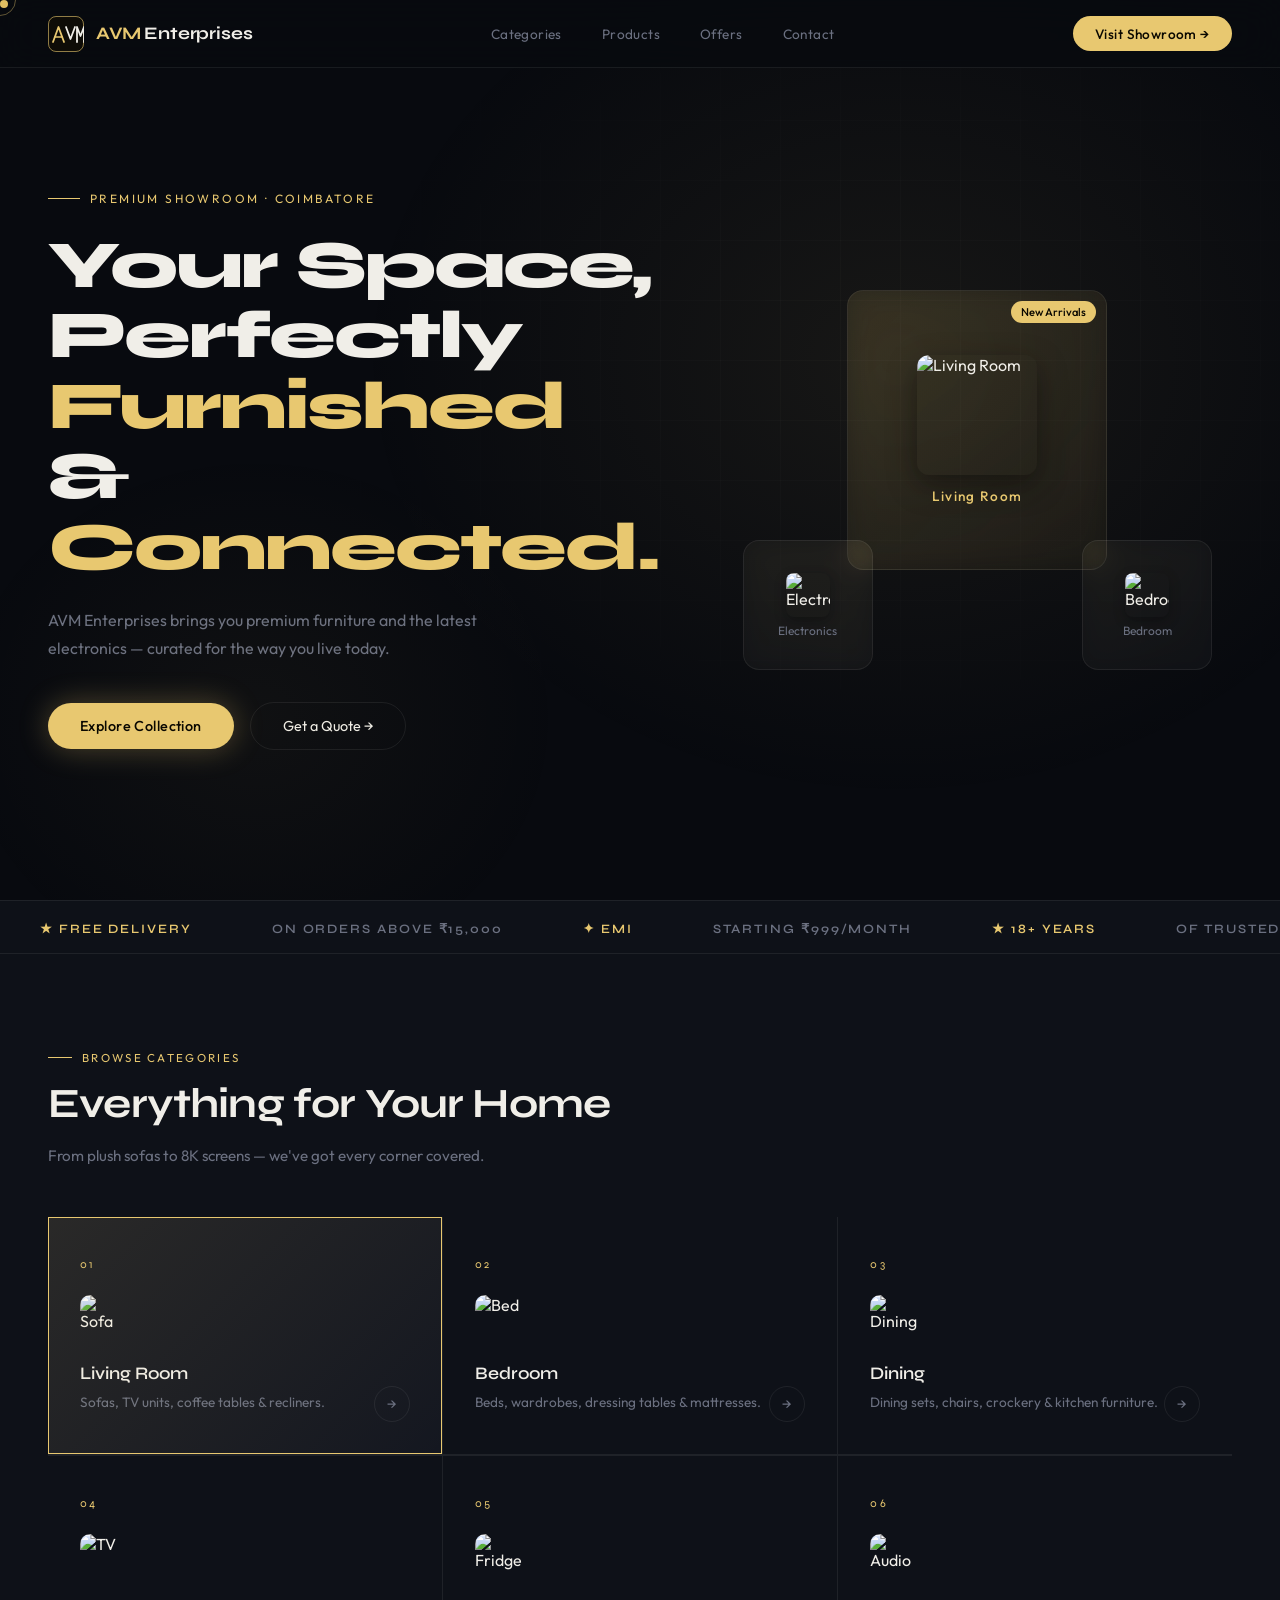
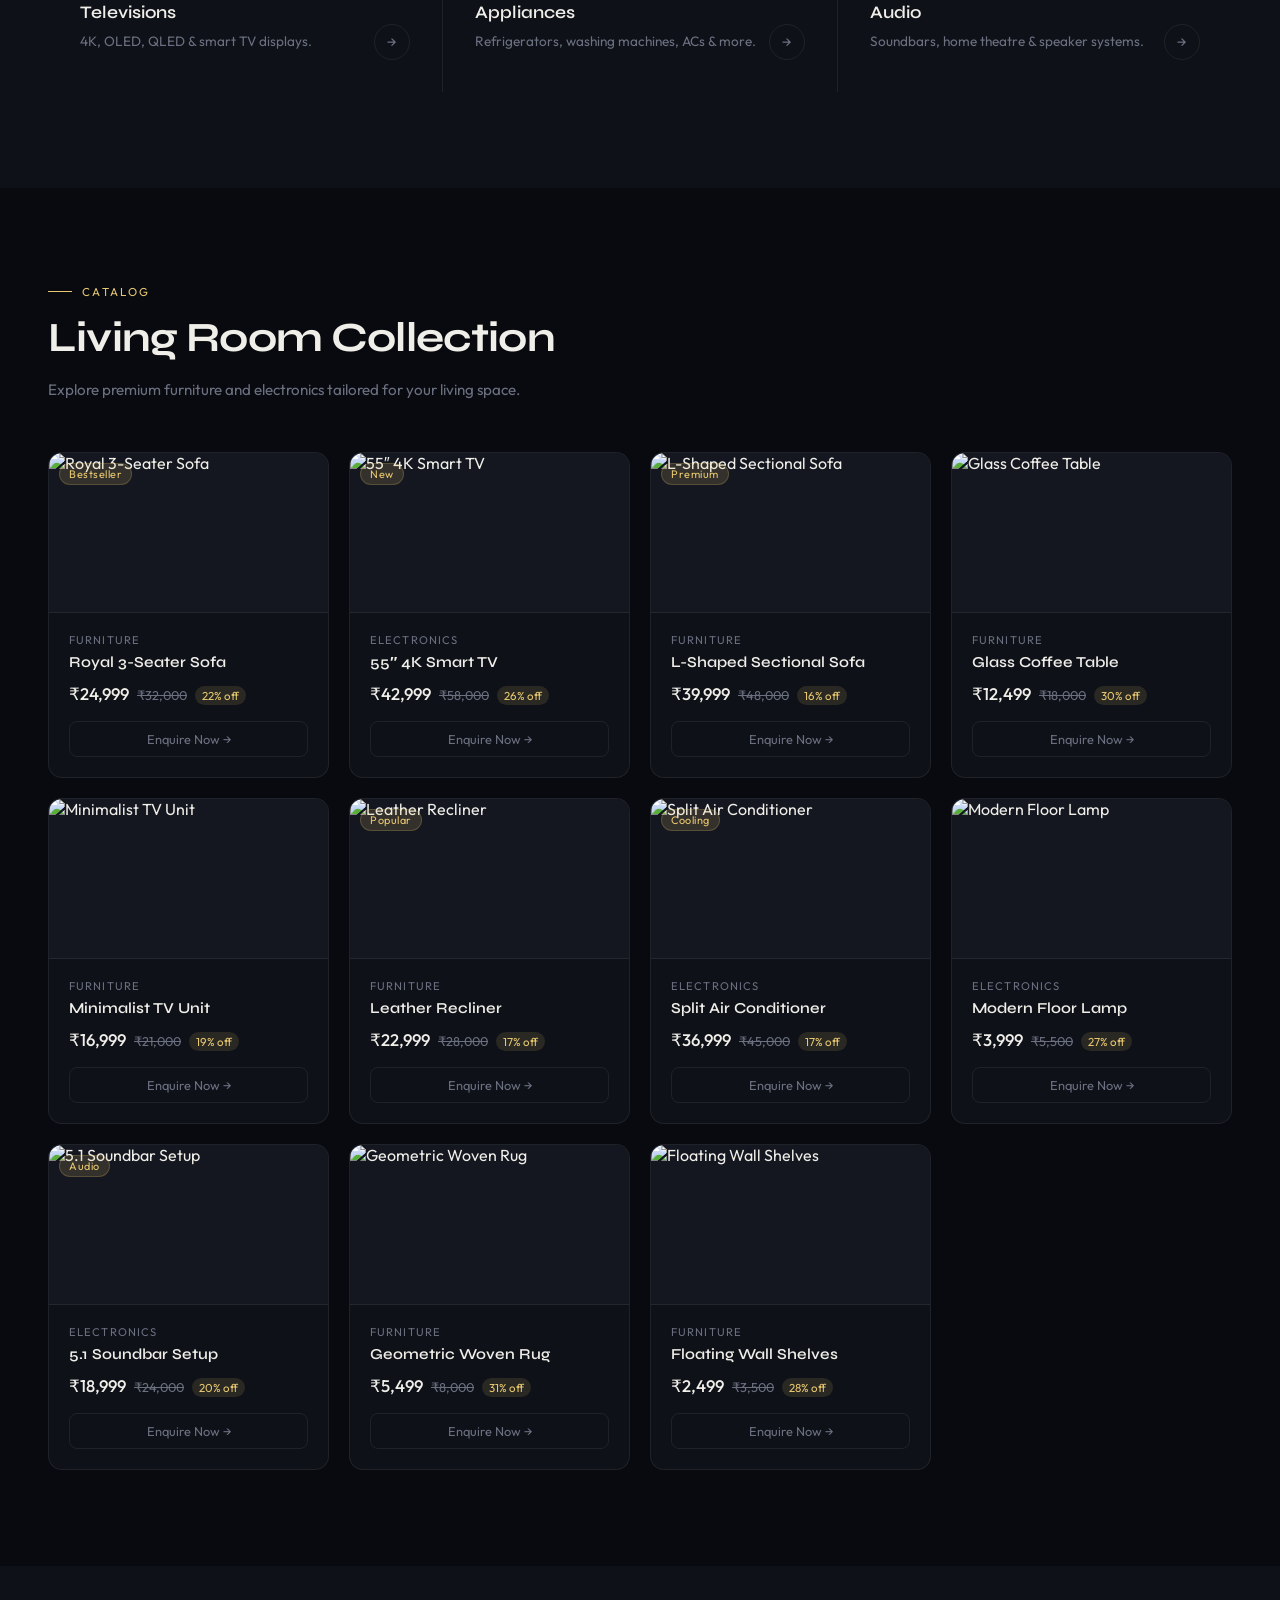
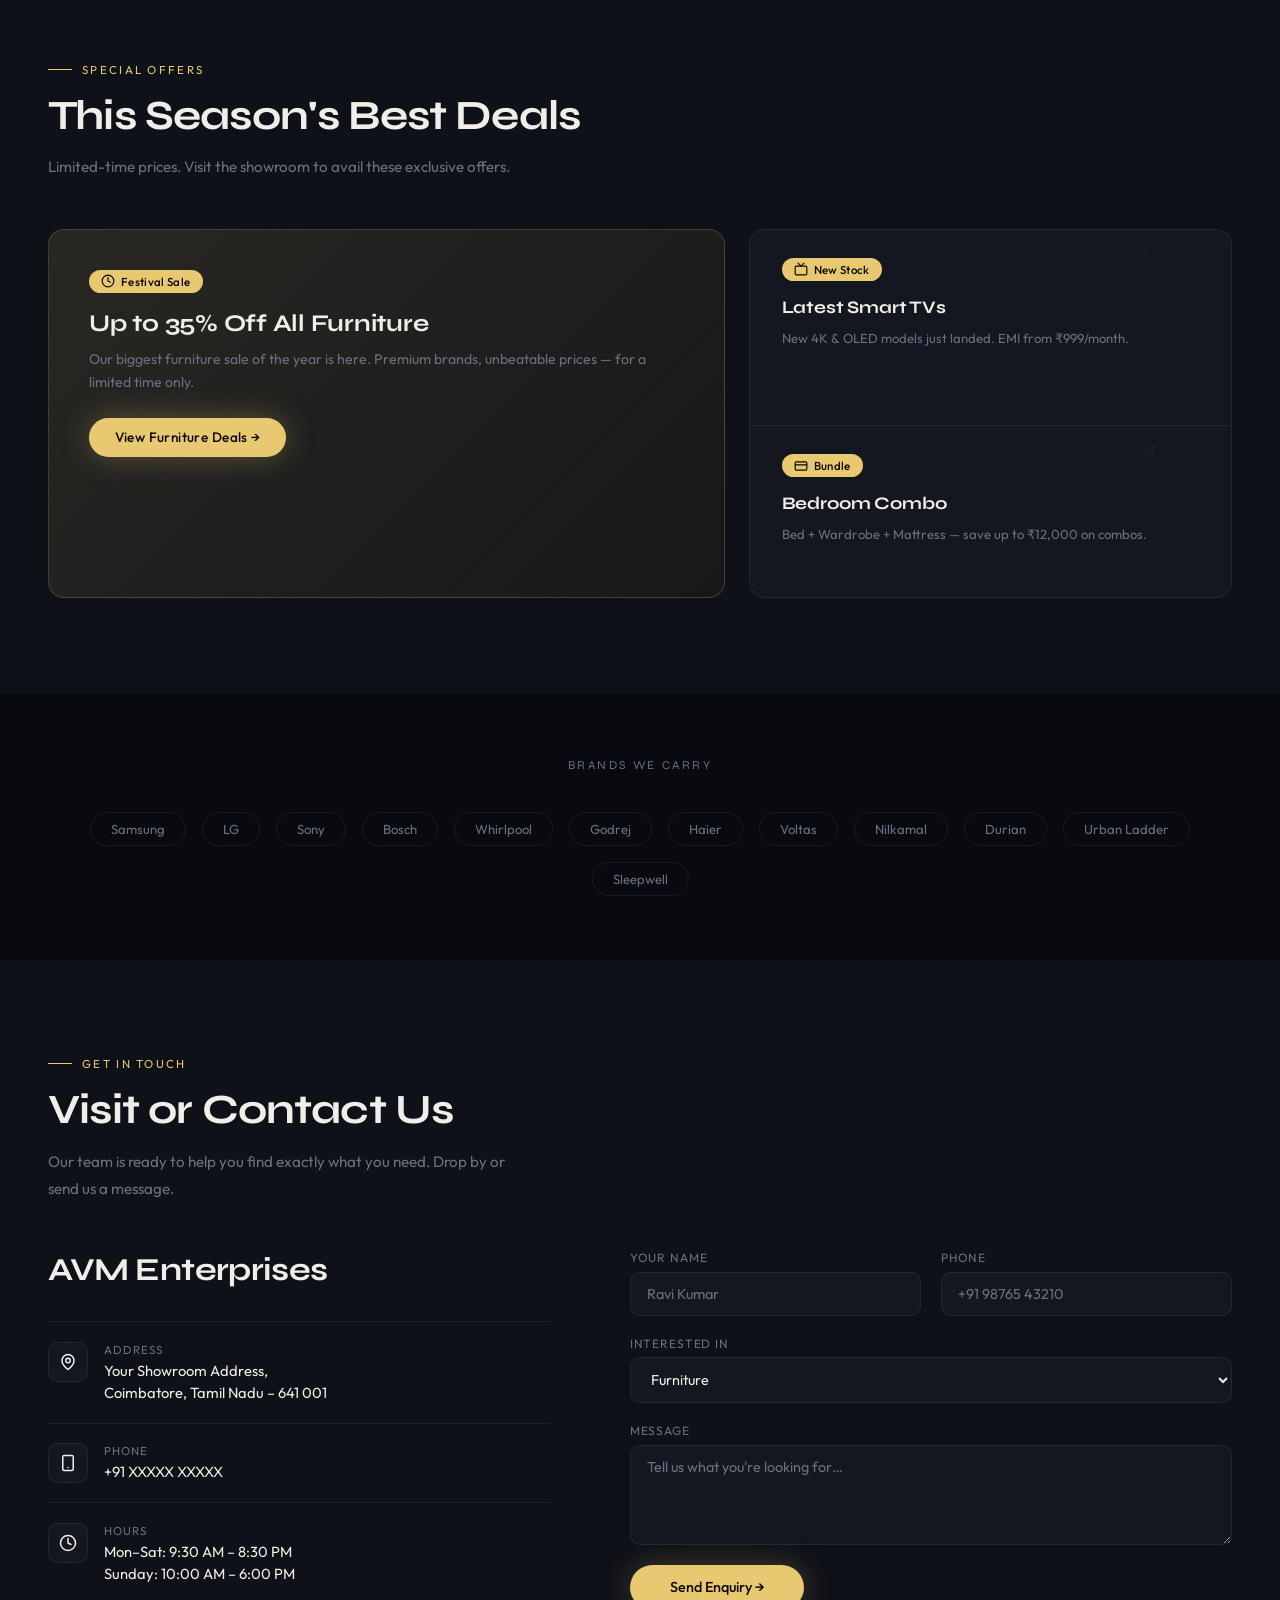
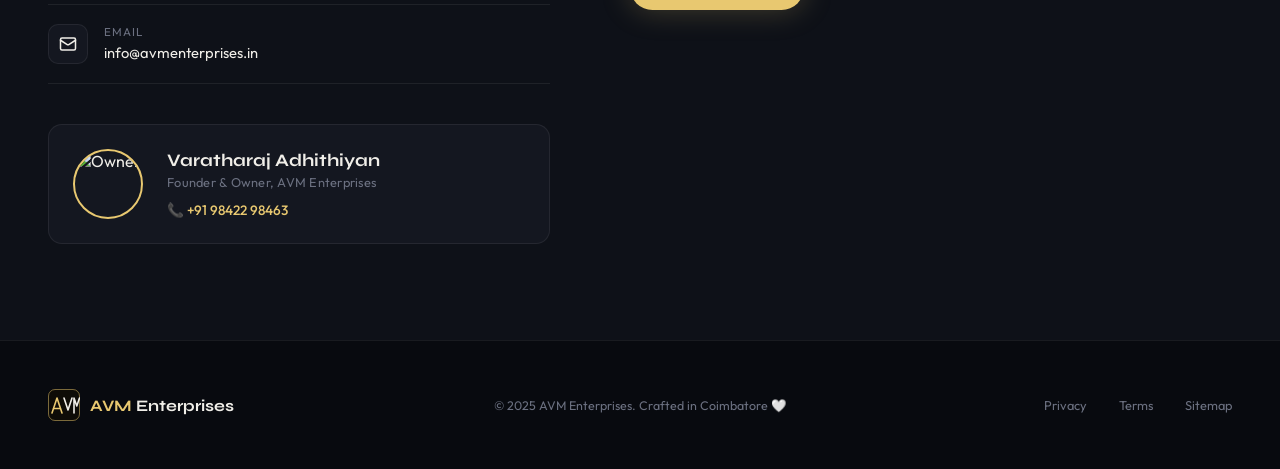
==== index.html @ 416fe2fe "Add files via upload" ====
<!DOCTYPE html>
<html lang="en">
<head>
<meta charset="UTF-8"/>
<meta name="viewport" content="width=device-width, initial-scale=1.0"/>
<title>AVM Enterprises – Furniture & Electronics</title>
<link rel="preconnect" href="https://fonts.googleapis.com"/>
<link href="https://fonts.googleapis.com/css2?family=Syne:wght@400;600;700;800&family=Outfit:wght@300;400;500&display=swap" rel="stylesheet"/>
<link rel="stylesheet" href="style.css"/>
</head>
<body>

<!-- CURSOR -->
<div class="cursor" id="cur"></div>
<div class="cursor-ring" id="curR"></div>

<!-- INTRO OVERLAY -->
<div id="intro">
  <div class="intro-logo-wrap">
    <!-- AVM Logo SVG -->
    <svg class="intro-logo-svg" viewBox="0 0 110 110" fill="none" xmlns="http://www.w3.org/2000/svg">
      <rect width="110" height="110" rx="22" fill="#0E0C07"/>
      <rect x="1" y="1" width="108" height="108" rx="21" stroke="#E8C870" stroke-width="1.5" stroke-opacity="0.6"/>
      <!-- A -->
      <path d="M18 78 L32 34 L46 78" stroke="#E8C870" stroke-width="3.5" stroke-linecap="round" stroke-linejoin="round" fill="none"/>
      <line x1="22" y1="63" x2="42" y2="63" stroke="#E8C870" stroke-width="2.5" stroke-linecap="round"/>
      <!-- V -->
      <path d="M50 34 L61 70 L72 34" stroke="#F0EEE8" stroke-width="3.5" stroke-linecap="round" stroke-linejoin="round" fill="none"/>
      <!-- M -->
      <path d="M76 78 L76 34 L88 60 L100 34 L100 78" stroke="#F0EEE8" stroke-width="3.5" stroke-linecap="round" stroke-linejoin="round" fill="none"/>
      <!-- bottom accent line -->
      <line x1="18" y1="86" x2="100" y2="86" stroke="#E8C870" stroke-width="1" stroke-opacity="0.4" stroke-linecap="round"/>
    </svg>

    <div class="intro-brand">AVM Enterprises</div>
    <div class="intro-sub">Furniture &amp; Electronics</div>
    <div class="intro-line"></div>
    <div class="intro-loading">Loading experience…</div>
  </div>
</div>

<!-- NAV -->
<nav>
  <a class="nav-logo" href="#">
    <svg class="nav-logo-icon" viewBox="0 0 36 36" fill="none" xmlns="http://www.w3.org/2000/svg">
      <rect width="36" height="36" rx="8" fill="#0E0C07"/>
      <rect x="0.5" y="0.5" width="35" height="35" rx="7.5" stroke="#E8C870" stroke-width="1" stroke-opacity="0.6"/>
      <path d="M5 26 L10.5 11 L16 26" stroke="#E8C870" stroke-width="1.8" stroke-linecap="round" stroke-linejoin="round" fill="none"/>
      <line x1="6.8" y1="21" x2="14.2" y2="21" stroke="#E8C870" stroke-width="1.4" stroke-linecap="round"/>
      <path d="M18 11 L22.5 23 L27 11" stroke="#F0EEE8" stroke-width="1.8" stroke-linecap="round" stroke-linejoin="round" fill="none"/>
      <path d="M29 26 L29 11 L32.5 20 L36 11 L36 26" stroke="#F0EEE8" stroke-width="1.8" stroke-linecap="round" stroke-linejoin="round" fill="none"/>
    </svg>
    <div class="nav-logo-text"><span>AVM</span> Enterprises</div>
  </a>
  <div class="hamburger" id="hamburger">
    <span></span><span></span><span></span>
  </div>
  <div class="nav-links" id="navLinks">
    <a href="#categories">Categories</a>
    <a href="#products">Products</a>
    <a href="#offers">Offers</a>
    <a href="#contact">Contact</a>
    <button class="nav-cta mobile-cta">Visit Showroom →</button>
  </div>
  <button class="nav-cta desktop-cta">Visit Showroom →</button>
</nav>

<main>
  <!-- HERO -->
  <section class="hero">
    <div class="hero-bg"></div>
    <div class="hero-glow" id="heroGlow"></div>
    <div class="hero-grid-lines"></div>
    <div>
      <div class="hero-eyebrow">
        <div class="hero-eyebrow-line"></div>
        <span>Premium Showroom · Coimbatore</span>
      </div>
      <h1>
        <span class="line"><span class="line-inner">Your Space,</span></span>
        <span class="line"><span class="line-inner">Perfectly <em>Furnished</em></span></span>
        <span class="line"><span class="line-inner">&amp; <em>Connected.</em></span></span>
      </h1>
      <p class="hero-desc">AVM Enterprises brings you premium furniture and the latest electronics — curated for the way you live today.</p>
      <div class="hero-actions">
        <button class="btn-glow" onclick="window.location.href='#categories'">Explore Collection</button>
        <button class="btn-ghost" onclick="window.location.href='#contact'">Get a Quote →</button>
      </div>
    </div>
    <div class="hero-visual">
      <div class="hv-card hv-main">
        <img src="assets/sofa.png" alt="Living Room"/>
        <p>Living Room</p>
        <span class="hv-badge">New Arrivals</span>
      </div>
      <div class="hv-card hv-sm1"><img src="assets/tv.png" alt="Electronics"/><p>Electronics</p></div>
      <div class="hv-card hv-sm2"><img src="assets/bed.png" alt="Bedroom"/><p>Bedroom</p></div>
    </div>
  </section>

  <!-- TICKER -->
  <div class="ticker">
    <div class="ticker-inner" id="tickerInner">
      <span class="ticker-item accent">★ Free Delivery</span><span class="ticker-item">on orders above ₹15,000</span>
      <span class="ticker-item accent">✦ EMI</span><span class="ticker-item">Starting ₹999/month</span>
      <span class="ticker-item accent">★ 18+ Years</span><span class="ticker-item">of Trusted Service</span>
      <span class="ticker-item accent">✦ 500+</span><span class="ticker-item">Products in Showroom</span>
      <span class="ticker-item accent">★ Festival Sale</span><span class="ticker-item">Up to 35% Off</span>
      <span class="ticker-item accent">✦ Free Delivery</span><span class="ticker-item">on orders above ₹15,000</span>
      <span class="ticker-item accent">★ EMI</span><span class="ticker-item">Starting ₹999/month</span>
      <span class="ticker-item accent">✦ 18+ Years</span><span class="ticker-item">of Trusted Service</span>
      <span class="ticker-item accent">★ 500+</span><span class="ticker-item">Products in Showroom</span>
      <span class="ticker-item accent">✦ Festival Sale</span><span class="ticker-item">Up to 35% Off</span>
    </div>
  </div>

  <!-- CATEGORIES -->
  <section class="categories" id="categories">
    <div class="section-label reveal"><div class="section-label-line"></div><span>Browse Categories</span></div>
    <h2 class="section-title reveal">Everything for Your Home</h2>
    <p class="section-desc reveal">From plush sofas to 8K screens — we've got every corner covered.</p>
    <div class="cat-grid reveal">
      <div class="cat-card active" data-category="living-room"><div class="cat-num">01</div><div class="cat-icon-wrap"><img src="assets/sofa.png" alt="Sofa"/></div><h3>Living Room</h3><p>Sofas, TV units, coffee tables &amp; recliners.</p><div class="cat-arrow">→</div></div>
      <div class="cat-card" data-category="bedroom"><div class="cat-num">02</div><div class="cat-icon-wrap"><img src="assets/bed.png" alt="Bed"/></div><h3>Bedroom</h3><p>Beds, wardrobes, dressing tables &amp; mattresses.</p><div class="cat-arrow">→</div></div>
      <div class="cat-card" data-category="dining"><div class="cat-num">03</div><div class="cat-icon-wrap"><img src="assets/dining.png" alt="Dining"/></div><h3>Dining</h3><p>Dining sets, chairs, crockery &amp; kitchen furniture.</p><div class="cat-arrow">→</div></div>
      <div class="cat-card" data-category="televisions"><div class="cat-num">04</div><div class="cat-icon-wrap"><img src="assets/tv.png" alt="TV"/></div><h3>Televisions</h3><p>4K, OLED, QLED &amp; smart TV displays.</p><div class="cat-arrow">→</div></div>
      <div class="cat-card" data-category="appliances"><div class="cat-num">05</div><div class="cat-icon-wrap"><img src="assets/fridge.png" alt="Fridge"/></div><h3>Appliances</h3><p>Refrigerators, washing machines, ACs &amp; more.</p><div class="cat-arrow">→</div></div>
      <div class="cat-card" data-category="audio"><div class="cat-num">06</div><div class="cat-icon-wrap"><img src="assets/speaker.png" alt="Audio"/></div><h3>Audio</h3><p>Soundbars, home theatre &amp; speaker systems.</p><div class="cat-arrow">→</div></div>
    </div>
  </section>

  <!-- PRODUCTS -->
  <section id="products" class="products">
    <div class="section-label reveal"><div class="section-label-line"></div><span>Catalog</span></div>
    <h2 class="section-title reveal" id="catalog-title">Living Room Collection</h2>
    <p class="section-desc reveal" id="catalog-desc">Explore premium furniture and electronics tailored for your living space.</p>
    <div class="prod-grid reveal" id="products-catalog">
      <!-- Injected remotely via javascript -->
    </div>
  </section>

  <!-- OFFERS -->
  <section class="offers" id="offers">
    <div class="section-label reveal"><div class="section-label-line"></div><span>Special Offers</span></div>
    <h2 class="section-title reveal">This Season's Best Deals</h2>
    <p class="section-desc reveal">Limited-time prices. Visit the showroom to avail these exclusive offers.</p>
    <div class="offer-grid reveal">
      <div class="offer-card offer-main">
        <div class="offer-tag"><svg width="14" height="14" viewBox="0 0 24 24" fill="none" stroke="currentColor" stroke-width="2" stroke-linecap="round" stroke-linejoin="round"><circle cx="12" cy="12" r="10"></circle><polyline points="12 6 12 12 16 14"></polyline></svg> Festival Sale</div>
        <h3>Up to 35% Off All Furniture</h3>
        <p>Our biggest furniture sale of the year is here. Premium brands, unbeatable prices — for a limited time only.</p>
        <button class="btn-glow" style="font-size:0.85rem;padding:0.65rem 1.6rem" onclick="window.location.href='#products'">View Furniture Deals →</button>
        <div class="offer-icon-bg"><img src="assets/sofa.png" alt="Offer"/></div>
      </div>
      <div class="offer-card offer-secondary">
        <div class="offer-half">
          <div class="offer-tag"><svg width="14" height="14" viewBox="0 0 24 24" fill="none" stroke="currentColor" stroke-width="2" stroke-linecap="round" stroke-linejoin="round"><rect width="20" height="15" x="2" y="7" rx="2" ry="2"></rect><polyline points="17 2 12 7 7 2"></polyline></svg> New Stock</div>
          <h3 style="font-size:1.1rem">Latest Smart TVs</h3>
          <p style="font-size:0.82rem">New 4K &amp; OLED models just landed. EMI from ₹999/month.</p>
          <div class="offer-icon-bg"><img src="assets/tv.png" alt="TV Offer"/></div>
        </div>
        <div class="offer-half">
          <div class="offer-tag"><svg width="14" height="14" viewBox="0 0 24 24" fill="none" stroke="currentColor" stroke-width="2" stroke-linecap="round" stroke-linejoin="round"><rect width="20" height="14" x="2" y="5" rx="2"></rect><path d="M2 10h20"></path></svg> Bundle</div>
          <h3 style="font-size:1.1rem">Bedroom Combo</h3>
          <p style="font-size:0.82rem">Bed + Wardrobe + Mattress — save up to ₹12,000 on combos.</p>
          <div class="offer-icon-bg"><img src="assets/bed.png" alt="Bed Offer"/></div>
        </div>
      </div>
    </div>
  </section>

  <!-- BRANDS -->
  <div class="brands reveal">
    <p class="brands-title">Brands We Carry</p>
    <div class="brands-list">
      <div class="brand-chip">Samsung</div>
      <div class="brand-chip">LG</div>
      <div class="brand-chip">Sony</div>
      <div class="brand-chip">Bosch</div>
      <div class="brand-chip">Whirlpool</div>
      <div class="brand-chip">Godrej</div>
      <div class="brand-chip">Haier</div>
      <div class="brand-chip">Voltas</div>
      <div class="brand-chip">Nilkamal</div>
      <div class="brand-chip">Durian</div>
      <div class="brand-chip">Urban Ladder</div>
      <div class="brand-chip">Sleepwell</div>
    </div>
  </div>

  <!-- CONTACT -->
  <section class="contact" id="contact">
    <div class="section-label reveal"><div class="section-label-line"></div><span>Get in Touch</span></div>
    <h2 class="section-title reveal">Visit or Contact Us</h2>
    <p class="section-desc reveal">Our team is ready to help you find exactly what you need. Drop by or send us a message.</p>
    <div class="contact-grid">
      <div class="reveal">
        <h3 class="contact-info-title">AVM Enterprises</h3>
        <div class="contact-item"><div class="contact-icon"><svg width="18" height="18" viewBox="0 0 24 24" fill="none" stroke="currentColor" stroke-width="2" stroke-linecap="round" stroke-linejoin="round"><path d="M20 10c0 6-8 12-8 12s-8-6-8-12a8 8 0 0 1 16 0Z"></path><circle cx="12" cy="10" r="3"></circle></svg></div><div><div class="contact-label">Address</div><div class="contact-val">Your Showroom Address,<br>Coimbatore, Tamil Nadu – 641 001</div></div></div>
        <div class="contact-item"><div class="contact-icon"><svg width="18" height="18" viewBox="0 0 24 24" fill="none" stroke="currentColor" stroke-width="2" stroke-linecap="round" stroke-linejoin="round"><rect width="14" height="20" x="5" y="2" rx="2" ry="2"></rect><path d="M12 18h.01"></path></svg></div><div><div class="contact-label">Phone</div><div class="contact-val">+91 XXXXX XXXXX</div></div></div>
        <div class="contact-item"><div class="contact-icon"><svg width="18" height="18" viewBox="0 0 24 24" fill="none" stroke="currentColor" stroke-width="2" stroke-linecap="round" stroke-linejoin="round"><circle cx="12" cy="12" r="10"></circle><polyline points="12 6 12 12 16 14"></polyline></svg></div><div><div class="contact-label">Hours</div><div class="contact-val">Mon–Sat: 9:30 AM – 8:30 PM<br>Sunday: 10:00 AM – 6:00 PM</div></div></div>
        <div class="contact-item"><div class="contact-icon"><svg width="18" height="18" viewBox="0 0 24 24" fill="none" stroke="currentColor" stroke-width="2" stroke-linecap="round" stroke-linejoin="round"><rect width="20" height="16" x="2" y="4" rx="2"></rect><path d="m22 7-8.97 5.7a1.94 1.94 0 0 1-2.06 0L2 7"></path></svg></div><div><div class="contact-label">Email</div><div class="contact-val">info@avmenterprises.in</div></div></div>
        
        <div class="founder-card">
          <img src="https://images.unsplash.com/photo-1560250097-0b93528c311a?auto=format&fit=crop&w=150&q=80" alt="Owner" class="founder-img" />
          <div class="founder-info">
            <h4>Varatharaj Adhithiyan</h4>
            <p class="founder-role">Founder & Owner, AVM Enterprises</p>
            <a href="tel:+919842298463" class="founder-phone">📞 +91 98422 98463</a>
          </div>
        </div>
      </div>
      <div class="reveal">
        <div class="contact-form">
          <div class="form-row">
            <div class="form-group"><label>Your Name</label><input type="text" placeholder="Ravi Kumar"/></div>
            <div class="form-group"><label>Phone</label><input type="text" placeholder="+91 98765 43210"/></div>
          </div>
          <div class="form-group"><label>Interested In</label>
            <select id="enquiryType"><option>Furniture</option><option>Electronics</option><option>Both</option><option>Interior Consultation</option></select>
          </div>
          <div class="form-group"><label>Message</label><textarea id="enquiryMessage" placeholder="Tell us what you're looking for…"></textarea></div>
          <button class="submit-btn">Send Enquiry →</button>
        </div>
      </div>
    </div>
  </section>

  <!-- FOOTER -->
  <footer>
    <div class="footer-logo">
      <svg class="footer-logo-icon" viewBox="0 0 32 32" fill="none" xmlns="http://www.w3.org/2000/svg">
        <rect width="32" height="32" rx="7" fill="#0E0C07"/>
        <rect x="0.5" y="0.5" width="31" height="31" rx="6.5" stroke="#E8C870" stroke-opacity="0.5"/>
        <path d="M4 24 L9 9 L14 24" stroke="#E8C870" stroke-width="1.6" stroke-linecap="round" stroke-linejoin="round" fill="none"/>
        <line x1="5.5" y1="19.5" x2="12.5" y2="19.5" stroke="#E8C870" stroke-width="1.3" stroke-linecap="round"/>
        <path d="M16 9 L20 21 L24 9" stroke="#F0EEE8" stroke-width="1.6" stroke-linecap="round" stroke-linejoin="round" fill="none"/>
        <path d="M26 24 L26 9 L28.8 17 L31.5 9" stroke="#F0EEE8" stroke-width="1.6" stroke-linecap="round" stroke-linejoin="round" fill="none"/>
      </svg>
      <div class="footer-logo-text"><span>AVM</span> Enterprises</div>
    </div>
    <p class="footer-copy">© 2025 AVM Enterprises. Crafted in Coimbatore 🤍</p>
    <div class="footer-links"><a>Privacy</a><a>Terms</a><a>Sitemap</a></div>
  </footer>
</main>

<!-- SHOWROOMS MODAL -->
<div id="showroomModal" class="modal-overlay">
  <div class="modal-card">
    <div class="modal-header">
      <h3>Our Showrooms</h3>
      <button class="modal-close" id="closeModal">&times;</button>
    </div>
    <div class="modal-body">
      <p class="modal-desc">Select a location to view us on Google Maps.</p>
      <div class="showroom-list">
        <a href="https://maps.app.goo.gl/3SsCqzx7Et25qGaH9" target="_blank" class="showroom-item">
          <div class="sr-icon"><svg width="18" height="18" viewBox="0 0 24 24" fill="none" stroke="currentColor" stroke-width="2" stroke-linecap="round" stroke-linejoin="round"><path d="M20 10c0 6-8 12-8 12s-8-6-8-12a8 8 0 0 1 16 0Z"></path><circle cx="12" cy="10" r="3"></circle></svg></div>
          <div class="sr-info">OMR road shop</div>
          <div class="sr-arrow">↗</div>
        </a>
        <a href="https://maps.app.goo.gl/PYZE4qnyagxYKR7w9" target="_blank" class="showroom-item">
          <div class="sr-icon"><svg width="18" height="18" viewBox="0 0 24 24" fill="none" stroke="currentColor" stroke-width="2" stroke-linecap="round" stroke-linejoin="round"><path d="M20 10c0 6-8 12-8 12s-8-6-8-12a8 8 0 0 1 16 0Z"></path><circle cx="12" cy="10" r="3"></circle></svg></div>
          <div class="sr-info">Avinashi road shop</div>
          <div class="sr-arrow">↗</div>
        </a>
        <a href="https://maps.app.goo.gl/kRaAVUmf52jYpUwAA" target="_blank" class="showroom-item">
          <div class="sr-icon"><svg width="18" height="18" viewBox="0 0 24 24" fill="none" stroke="currentColor" stroke-width="2" stroke-linecap="round" stroke-linejoin="round"><path d="M20 10c0 6-8 12-8 12s-8-6-8-12a8 8 0 0 1 16 0Z"></path><circle cx="12" cy="10" r="3"></circle></svg></div>
          <div class="sr-info">PPT Shop</div>
          <div class="sr-arrow">↗</div>
        </a>
        <a href="https://maps.app.goo.gl/NDpUnXFxV6bQQMjV9" target="_blank" class="showroom-item">
          <div class="sr-icon"><svg width="18" height="18" viewBox="0 0 24 24" fill="none" stroke="currentColor" stroke-width="2" stroke-linecap="round" stroke-linejoin="round"><path d="M20 10c0 6-8 12-8 12s-8-6-8-12a8 8 0 0 1 16 0Z"></path><circle cx="12" cy="10" r="3"></circle></svg></div>
          <div class="sr-info">KPT Shop</div>
          <div class="sr-arrow">↗</div>
        </a>
      </div>
    </div>
  </div>
</div>

<script src="script.js"></script>
</body>
</html>
---- style.css ----
*{margin:0;padding:0;box-sizing:border-box;}
:root{
  --bg:#080A0F;
  --surface:#0E1118;
  --surface2:#141720;
  --accent:#E8C870;
  --accent2:#F5DFA0;
  --white:#F0EEE8;
  --muted:#6B7080;
  --border:rgba(255,255,255,0.07);
  --font-display:'Syne',sans-serif;
  --font-body:'Outfit',sans-serif;
}
html{scroll-behavior:smooth;}
body{background:var(--bg);color:var(--white);font-family:var(--font-body);overflow-x:hidden;}

/* ── INTRO OVERLAY ── */
#intro{
  position:fixed;inset:0;z-index:9999;
  background:#050608;
  display:flex;flex-direction:column;align-items:center;justify-content:center;
  animation: introFade 0.6s ease 3.2s forwards;
}
@keyframes introFade{to{opacity:0;pointer-events:none;}}

.intro-logo-wrap{
  display:flex;flex-direction:column;align-items:center;gap:0;
  animation: logoRise 0.8s cubic-bezier(0.16,1,0.3,1) 0.3s both;
}
@keyframes logoRise{from{opacity:0;transform:translateY(30px);}to{opacity:1;transform:translateY(0);}}

.intro-logo-svg{width:110px;height:110px;margin-bottom:18px;}

.intro-brand{
  font-family:var(--font-display);
  font-size:2.6rem;font-weight:800;
  letter-spacing:-0.02em;
  color:var(--white);
  animation: brandReveal 0.7s ease 0.9s both;
}
@keyframes brandReveal{from{opacity:0;letter-spacing:0.3em;}to{opacity:1;letter-spacing:-0.02em;}}

.intro-sub{
  font-family:var(--font-body);
  font-size:0.75rem;letter-spacing:0.3em;
  color:var(--accent);text-transform:uppercase;
  margin-top:8px;
  animation: fadeUp 0.6s ease 1.3s both;
}
@keyframes fadeUp{from{opacity:0;transform:translateY(8px);}to{opacity:1;transform:translateY(0);}}

.intro-line{
  width:0;height:1px;background:var(--accent);
  margin-top:28px;
  animation:lineGrow 0.8s ease 1.8s forwards;
}
@keyframes lineGrow{to{width:120px;}}

.intro-loading{
  margin-top:20px;font-size:0.72rem;color:var(--muted);letter-spacing:0.2em;text-transform:uppercase;
  animation:fadeUp 0.5s ease 2.2s both;
}

/* ── CURSOR ── */
.cursor{
  width:8px;height:8px;background:var(--accent);border-radius:50%;
  position:fixed;top:0;left:0;pointer-events:none;z-index:9998;
  transition:transform 0.15s ease;mix-blend-mode:difference;
}
.cursor-ring{
  width:32px;height:32px;border:1px solid rgba(232,200,112,0.4);border-radius:50%;
  position:fixed;top:0;left:0;pointer-events:none;z-index:9997;
  transition:all 0.1s ease;
}

/* ── NAV ── */
nav{
  position:fixed;top:0;left:0;right:0;z-index:100;
  padding:0 3rem;height:68px;
  display:flex;align-items:center;justify-content:space-between;
  background:rgba(8,10,15,0.7);
  backdrop-filter:blur(20px);
  border-bottom:1px solid var(--border);
  animation:navSlide 0.7s ease 3.6s both;
}
@keyframes navSlide{from{opacity:0;transform:translateY(-20px);}to{opacity:1;transform:translateY(0);}}

.nav-logo{display:flex;align-items:center;gap:12px;text-decoration:none;}
.nav-logo-icon{width:36px;height:36px;}
.nav-logo-text{font-family:var(--font-display);font-size:1.1rem;font-weight:700;color:var(--white);letter-spacing:-0.01em;}
.nav-logo-text span{color:var(--accent);}

.nav-links{display:flex;gap:2.5rem;}
.nav-links a{
  font-size:0.85rem;color:var(--muted);text-decoration:none;
  letter-spacing:0.03em;transition:color 0.2s;position:relative;
}
.nav-links a::after{
  content:'';position:absolute;bottom:-4px;left:0;right:0;height:1px;
  background:var(--accent);transform:scaleX(0);transition:transform 0.2s;
}
.nav-links a:hover{color:var(--white);}
.nav-links a:hover::after{transform:scaleX(1);}
.nav-cta{
  background:var(--accent);color:#0A0800;
  border:none;padding:0.55rem 1.4rem;
  font-family:var(--font-body);font-size:0.85rem;font-weight:500;
  cursor:pointer;border-radius:100px;letter-spacing:0.03em;
  transition:background 0.2s,transform 0.15s;
}
.nav-cta:hover{background:var(--accent2);transform:scale(1.03);}

/* ── PAGE CONTENT ── */
main{opacity:0;animation:mainIn 0.8s ease 3.5s forwards;}
@keyframes mainIn{to{opacity:1;}}

/* ── HERO ── */
.hero{
  min-height:100vh;padding:120px 3rem 5rem;
  display:grid;grid-template-columns:1fr 1fr;gap:4rem;align-items:center;
  position:relative;overflow:hidden;
}
.hero-bg{
  position:absolute;inset:0;
  background:radial-gradient(ellipse 60% 70% at 70% 40%, rgba(232,200,112,0.07) 0%, transparent 70%),
              radial-gradient(ellipse 40% 50% at 20% 80%, rgba(232,200,112,0.04) 0%, transparent 60%);
  pointer-events:none;
}
.hero-grid-lines{
  position:absolute;inset:0;pointer-events:none;
  background-image:
    linear-gradient(rgba(255,255,255,0.025) 1px, transparent 1px),
    linear-gradient(90deg, rgba(255,255,255,0.025) 1px, transparent 1px);
  background-size:60px 60px;
  mask-image:radial-gradient(ellipse 70% 70% at 70% 40%, black 0%, transparent 70%);
}
.hero-glow{
  position:absolute;inset:0;pointer-events:none;
  background:radial-gradient(600px circle at var(--x) var(--y), rgba(232,200,112,0.08), transparent 40%);
  z-index:1;
}

.hero-eyebrow{
  display:flex;align-items:center;gap:10px;margin-bottom:1.5rem;
}
.hero-eyebrow-line{width:32px;height:1px;background:var(--accent);}
.hero-eyebrow span{font-size:0.75rem;color:var(--accent);letter-spacing:0.2em;text-transform:uppercase;}

.hero h1{
  font-family:var(--font-display);
  font-size:4.2rem;font-weight:800;line-height:1.05;
  letter-spacing:-0.03em;margin-bottom:1.5rem;
}
.hero h1 .line{display:block;overflow:hidden;}
.hero h1 .line-inner{
  display:block;
  animation:lineReveal 0.9s cubic-bezier(0.16,1,0.3,1) both;
}
.hero h1 .line:nth-child(2) .line-inner{animation-delay:3.7s;}
.hero h1 .line:nth-child(3) .line-inner{animation-delay:3.85s;}
.hero h1 .line:nth-child(1) .line-inner{animation-delay:3.6s;}
@keyframes lineReveal{from{transform:translateY(110%);}to{transform:translateY(0);}}

.hero h1 em{color:var(--accent);font-style:normal;}

.hero-desc{
  color:var(--muted);font-size:1rem;line-height:1.75;max-width:440px;margin-bottom:2.5rem;
}
.hero-actions{display:flex;gap:1rem;align-items:center;}
.btn-glow{
  background:var(--accent);color:#0A0800;border:none;
  padding:0.85rem 2rem;font-family:var(--font-body);font-size:0.9rem;font-weight:500;
  cursor:pointer;border-radius:100px;letter-spacing:0.03em;
  box-shadow:0 0 30px rgba(232,200,112,0.3);
  transition:box-shadow 0.3s,transform 0.2s;
  position:relative;overflow:hidden;
}
.btn-glow::after{
  content:'';position:absolute;top:0;left:-100%;width:100%;height:100%;
  background:linear-gradient(90deg,transparent,rgba(255,255,255,0.2),transparent);
  transition:0.5s;
}
.btn-glow:hover::after{left:100%;}
.btn-glow:hover{box-shadow:0 0 50px rgba(232,200,112,0.5);transform:scale(1.03);}
.btn-ghost{
  background:transparent;color:var(--white);
  border:1px solid var(--border);padding:0.85rem 2rem;
  font-family:var(--font-body);font-size:0.9rem;cursor:pointer;border-radius:100px;
  transition:border-color 0.2s,color 0.2s;
}
.btn-ghost:hover{border-color:rgba(232,200,112,0.5);color:var(--accent);}

/* Hero right visual */
.hero-visual{position:relative;height:440px;}
.hv-card{
  position:absolute;border-radius:16px;
  backdrop-filter:blur(12px);
  border:1px solid var(--border);
  display:flex;flex-direction:column;align-items:center;justify-content:center;
  transition:transform 0.4s;
}
.hv-card:hover{transform:translateY(-6px) scale(1.02);}
.hv-main{
  width:260px;height:280px;top:40px;left:50%;transform:translateX(-50%);
  background:linear-gradient(135deg,rgba(232,200,112,0.1),rgba(232,200,112,0.03));
}
.hv-main>img{width:120px;height:120px;object-fit:cover;border-radius:12px;margin-bottom:0.8rem;box-shadow:0 10px 30px rgba(0,0,0,0.4);transition:transform 0.4s;}
.hv-main:hover>img{transform:scale(1.05) translateY(-4px);}
.hv-main:hover{transform:translateX(-50%) translateY(-6px) scale(1.02);}
.hv-main{animation: floatMain 6s ease-in-out infinite;}
@keyframes floatMain{0%,100%{transform:translateX(-50%) translateY(0);}50%{transform:translateX(-50%) translateY(-15px);}}
.hv-main p{font-size:0.85rem;color:var(--accent);letter-spacing:0.1em;font-weight:500;}
.hv-sm1{
  width:130px;height:130px;bottom:20px;left:20px;
  background:rgba(255,255,255,0.03);
  animation: floatSm 5s ease-in-out infinite 1s;
}
.hv-sm2{
  width:130px;height:130px;bottom:20px;right:20px;
  background:rgba(255,255,255,0.03);
  animation: floatSm 7s ease-in-out infinite 0.5s;
}
@keyframes floatSm{0%,100%{transform:translateY(0);}50%{transform:translateY(-10px);}}
.hv-sm1>img, .hv-sm2>img{width:44px;height:44px;object-fit:cover;border-radius:8px;margin-bottom:6px;box-shadow:0 4px 12px rgba(0,0,0,0.3);transition:transform 0.4s;}
.hv-card:hover>img{transform:scale(1.08) translateY(-2px);}
.hv-sm1 p,.hv-sm2 p{font-size:0.75rem;color:var(--muted);font-weight:400;}

/* floating badge */
.hv-badge{
  position:absolute;top:10px;right:10px;
  background:var(--accent);color:#0A0800;
  font-size:0.7rem;font-weight:500;padding:4px 10px;border-radius:100px;
  z-index:1;
}

/* ── TICKER ── */
.ticker{
  border-top:1px solid var(--border);border-bottom:1px solid var(--border);
  padding:1rem 0;overflow:hidden;white-space:nowrap;background:var(--surface);
}
.ticker-inner{
  display:inline-flex;gap:0;
  animation:ticker 20s linear infinite;
}
@keyframes ticker{from{transform:translateX(0);}to{transform:translateX(-50%);}}
.ticker-item{
  font-family:var(--font-display);font-size:0.8rem;font-weight:600;
  letter-spacing:0.15em;text-transform:uppercase;
  padding:0 2.5rem;color:var(--muted);
}
.ticker-item.accent{color:var(--accent);}
.ticker-sep{color:var(--border);margin:0 0.5rem;}

/* ── SECTIONS ── */
section{padding:6rem 3rem;}
.section-label{
  display:flex;align-items:center;gap:10px;margin-bottom:1rem;
}
.section-label-line{width:24px;height:1px;background:var(--accent);}
.section-label span{font-size:0.72rem;color:var(--accent);letter-spacing:0.2em;text-transform:uppercase;}
.section-title{
  font-family:var(--font-display);font-size:2.6rem;font-weight:700;
  letter-spacing:-0.02em;margin-bottom:1rem;line-height:1.1;
}
.section-desc{color:var(--muted);max-width:480px;line-height:1.75;font-size:0.95rem;margin-bottom:3rem;}

/* ── CATEGORIES ── */
.categories{background:var(--surface);}
.cat-grid{display:grid;grid-template-columns:repeat(3,1fr);gap:1.5px;background:var(--border);}
.cat-card{
  background:var(--surface);padding:2.5rem 2rem;cursor:pointer;
  transition:background 0.3s;position:relative;overflow:hidden;
}
.cat-card::before{
  content:'';position:absolute;inset:0;
  background:linear-gradient(135deg,rgba(232,200,112,0.06),transparent);
  opacity:0;transition:opacity 0.3s;
}
.cat-card:hover{background:var(--surface2);}
.cat-card:hover::before{opacity:1;}
.cat-card.active{background:var(--surface2);border-color:var(--accent);box-shadow:inset 0 0 0 1px var(--accent);}
.cat-card.active::before{opacity:1;background:linear-gradient(135deg,rgba(232,200,112,0.1),transparent);}
.cat-num{
  font-family:var(--font-display);font-size:0.72rem;color:var(--accent);
  letter-spacing:0.2em;margin-bottom:1.5rem;
}
.cat-icon-wrap{width:48px;height:48px;margin-bottom:1.25rem;border-radius:10px;overflow:hidden;}
.cat-icon-wrap img{width:100%;height:100%;object-fit:cover;}
.cat-card h3{font-family:var(--font-display);font-size:1.1rem;font-weight:600;margin-bottom:0.5rem;}
.cat-card p{font-size:0.85rem;color:var(--muted);line-height:1.6;}
.cat-arrow{
  position:absolute;bottom:2rem;right:2rem;
  width:36px;height:36px;border:1px solid var(--border);border-radius:50%;
  display:flex;align-items:center;justify-content:center;
  font-size:0.9rem;color:var(--muted);
  transition:border-color 0.2s,color 0.2s,transform 0.2s;
}
.cat-card:hover .cat-arrow{border-color:var(--accent);color:var(--accent);transform:rotate(45deg);}

/* ── PRODUCTS ── */
.products{background:var(--bg);}
.prod-grid{display:grid;grid-template-columns:repeat(4,1fr);gap:1.25rem;}
.prod-card{
  background:var(--surface);border:1px solid var(--border);
  border-radius:14px;overflow:hidden;cursor:pointer;
  transition:border-color 0.3s,transform 0.3s,opacity 0.4s ease,transform 0.4s ease;
}
.prod-card:hover{border-color:rgba(232,200,112,0.4);transform:translateY(-5px);}
.prod-img{
  height:160px;display:flex;align-items:center;justify-content:center;
  border-bottom:1px solid var(--border);
  background:var(--surface2);
  position:relative;overflow:hidden;
}
.prod-img img{width:100%;height:100%;object-fit:cover;transition:transform 0.4s;}
.prod-card:hover .prod-img img{transform:scale(1.06);}
.prod-badge{
  position:absolute;top:10px;left:10px;
  background:rgba(232,200,112,0.15);color:var(--accent);
  font-size:0.68rem;padding:3px 9px;border-radius:100px;
  border:1px solid rgba(232,200,112,0.2);letter-spacing:0.05em;
}
.prod-info{padding:1.25rem;}
.prod-cat{font-size:0.7rem;color:var(--muted);letter-spacing:0.1em;text-transform:uppercase;margin-bottom:0.4rem;}
.prod-name{font-family:var(--font-display);font-size:0.95rem;font-weight:600;margin-bottom:0.75rem;}
.prod-price-row{display:flex;align-items:baseline;gap:8px;margin-bottom:1rem;}
.prod-price{font-size:1.05rem;font-weight:500;color:var(--white);}
.prod-original{font-size:0.8rem;color:var(--muted);text-decoration:line-through;}
.prod-save{font-size:0.72rem;background:rgba(232,200,112,0.12);color:var(--accent);padding:2px 7px;border-radius:100px;}
.prod-btn{
  width:100%;padding:0.55rem;background:transparent;
  border:1px solid var(--border);color:var(--muted);
  font-family:var(--font-body);font-size:0.8rem;cursor:pointer;
  border-radius:8px;transition:all 0.2s;
}
.prod-btn:hover{border-color:var(--accent);color:var(--accent);background:rgba(232,200,112,0.05);}

/* ── OFFERS ── */
.offers{background:var(--surface);}
.offer-grid{display:grid;grid-template-columns:1.4fr 1fr;gap:1.5rem;}
.offer-card{
  border-radius:16px;padding:2.5rem;position:relative;overflow:hidden;cursor:pointer;
  transition:transform 0.3s;
}
.offer-card:hover{transform:translateY(-4px);}
.offer-main{
  background:linear-gradient(135deg,rgba(232,200,112,0.12) 0%,rgba(232,200,112,0.04) 100%);
  border:1px solid rgba(232,200,112,0.2);
}
.offer-secondary{
  background:var(--surface2);border:1px solid var(--border);
  display:flex;flex-direction:column;gap:1.5rem;padding:0;overflow:hidden;
}
.offer-half{
  padding:1.75rem 2rem;flex:1;position:relative;
}
.offer-half+.offer-half{border-top:1px solid var(--border);}
.offer-tag{
  display:inline-flex;align-items:center;gap:6px;
  background:var(--accent);color:#0A0800;
  font-size:0.72rem;font-weight:500;padding:4px 12px;border-radius:100px;
  margin-bottom:1rem;letter-spacing:0.03em;
}
.offer-card h3{
  font-family:var(--font-display);font-size:1.5rem;font-weight:700;
  letter-spacing:-0.01em;margin-bottom:0.6rem;
}
.offer-card p{font-size:0.88rem;color:var(--muted);line-height:1.65;margin-bottom:1.5rem;}
.offer-icon-bg{
  position:absolute;right:0;bottom:0;
  width:160px;height:160px;opacity:0.3;border-radius:16px;overflow:hidden;
  -webkit-mask-image: linear-gradient(to top left, black 20%, transparent 80%);
  mask-image: linear-gradient(to top left, black 20%, transparent 80%);
}
.offer-icon-bg img{width:100%;height:100%;object-fit:cover;}

/* ── BRANDS ── */
.brands{background:var(--bg);padding:4rem 3rem;}
.brands-title{
  text-align:center;font-family:var(--font-display);
  font-size:0.75rem;color:var(--muted);letter-spacing:0.2em;
  text-transform:uppercase;margin-bottom:2.5rem;
}
.brands-list{
  display:flex;gap:1rem;flex-wrap:wrap;justify-content:center;
}
.brand-chip{
  padding:0.5rem 1.25rem;border:1px solid var(--border);
  border-radius:100px;font-size:0.82rem;color:var(--muted);
  transition:border-color 0.2s,color 0.2s;cursor:pointer;
}
.brand-chip:hover{border-color:rgba(232,200,112,0.4);color:var(--white);}

/* ── CONTACT ── */
.contact{background:var(--surface);}
.contact-grid{display:grid;grid-template-columns:1fr 1.2fr;gap:5rem;align-items:start;}
.contact-info-title{
  font-family:var(--font-display);font-size:2rem;font-weight:700;
  letter-spacing:-0.02em;margin-bottom:2rem;
}
.contact-item{
  display:flex;gap:1rem;align-items:flex-start;
  padding:1.2rem 0;border-bottom:1px solid var(--border);
}
.contact-item:first-of-type{border-top:1px solid var(--border);}
.contact-icon{
  width:40px;height:40px;flex-shrink:0;
  border:1px solid var(--border);border-radius:10px;
  display:flex;align-items:center;justify-content:center;font-size:1rem;
  background:var(--surface2);
}
.contact-label{font-size:0.72rem;color:var(--muted);letter-spacing:0.08em;text-transform:uppercase;margin-bottom:3px;}
.contact-val{font-size:0.92rem;color:var(--white);line-height:1.5;}

.founder-card{
  display:flex;gap:1.5rem;align-items:center;
  margin-top:2.5rem;padding:1.5rem;
  background:var(--surface2);border:1px solid var(--border);
  border-radius:14px;transition:border-color 0.3s;
}
.founder-card:hover{border-color:rgba(232,200,112,0.4);}
.founder-img{
  width:70px;height:70px;border-radius:50%;
  object-fit:cover;border:2px solid var(--accent);
}
.founder-info h4{font-family:var(--font-display);font-size:1.1rem;color:var(--white);margin-bottom:0.2rem;}
.founder-role{font-size:0.8rem;color:var(--muted);margin-bottom:0.6rem;letter-spacing:0.02em;}
.founder-phone{
  display:inline-block;font-size:0.85rem;color:var(--accent);
  text-decoration:none;font-weight:500;
}
.founder-phone:hover{text-decoration:underline;}

.contact-form{display:flex;flex-direction:column;gap:1.25rem;}
.form-row{display:grid;grid-template-columns:1fr 1fr;gap:1.25rem;}
.form-group{display:flex;flex-direction:column;gap:0.4rem;}
.form-group label{font-size:0.75rem;color:var(--muted);letter-spacing:0.07em;text-transform:uppercase;}
.form-group input,
.form-group textarea,
.form-group select{
  padding:0.75rem 1rem;
  background:var(--surface2);
  border:1px solid var(--border);
  border-radius:10px;
  color:var(--white);
  font-family:var(--font-body);font-size:0.9rem;
  outline:none;transition:border-color 0.2s;
}
.form-group input::placeholder,
.form-group textarea::placeholder{color:var(--muted);}
.form-group input:focus,
.form-group textarea:focus,
.form-group select:focus{border-color:rgba(232,200,112,0.5);}
.form-group select option{background:var(--surface2);}
.form-group textarea{resize:vertical;min-height:100px;}
.submit-btn{
  background:var(--accent);color:#0A0800;border:none;
  padding:0.85rem 2.5rem;font-family:var(--font-body);font-size:0.9rem;font-weight:500;
  cursor:pointer;border-radius:100px;align-self:flex-start;
  box-shadow:0 0 30px rgba(232,200,112,0.25);
  transition:box-shadow 0.3s,transform 0.2s;
}
.submit-btn:hover{box-shadow:0 0 50px rgba(232,200,112,0.45);transform:scale(1.03);}

/* ── FOOTER ── */
footer{
  background:var(--bg);
  padding:3rem;
  border-top:1px solid var(--border);
  display:grid;grid-template-columns:1fr auto 1fr;
  align-items:center;gap:2rem;
}
.footer-logo{display:flex;align-items:center;gap:10px;}
.footer-logo-icon{width:32px;height:32px;}
.footer-logo-text{font-family:var(--font-display);font-size:1rem;font-weight:700;color:var(--white);}
.footer-logo-text span{color:var(--accent);}
.footer-copy{text-align:center;font-size:0.78rem;color:var(--muted);}
.footer-links{display:flex;gap:2rem;justify-content:flex-end;}
.footer-links a{font-size:0.8rem;color:var(--muted);text-decoration:none;transition:color 0.2s;cursor:pointer;}
.footer-links a:hover{color:var(--white);}

/* ── SCROLL ANIMATIONS ── */
.reveal{opacity:0;transform:translateY(32px);transition:opacity 0.7s ease,transform 0.7s ease;}
.reveal.visible{opacity:1;transform:none;}

/* ── MODAL ── */
.modal-overlay{
  position:fixed;inset:0;z-index:10000;
  background:rgba(5,6,8,0.8);backdrop-filter:blur(10px);
  display:flex;align-items:center;justify-content:center;
  opacity:0;pointer-events:none;transition:opacity 0.3s ease;
}
.modal-overlay.show{
  opacity:1;pointer-events:auto;
}
.modal-card{
  background:var(--surface);border:1px solid var(--border);border-radius:20px;
  width:90%;max-width:420px;padding:2rem;transform:translateY(20px);
  transition:transform 0.4s cubic-bezier(0.16,1,0.3,1);
  box-shadow:0 20px 60px rgba(0,0,0,0.5);
}
.modal-overlay.show .modal-card{
  transform:translateY(0);
}
.modal-header{
  display:flex;align-items:center;justify-content:space-between;margin-bottom:0.5rem;
}
.modal-header h3{
  font-family:var(--font-display);font-size:1.5rem;font-weight:700;color:var(--white);
}
.modal-close{
  background:none;border:none;color:var(--muted);font-size:1.8rem;cursor:pointer;
  transition:color 0.2s;line-height:1;margin-top:-5px;
}
.modal-close:hover{color:var(--accent);}
.modal-desc{
  font-size:0.85rem;color:var(--muted);margin-bottom:1.8rem;
}
.showroom-list{
  display:flex;flex-direction:column;gap:12px;
}
.showroom-item{
  display:flex;align-items:center;gap:14px;
  background:var(--surface2);border:1px solid var(--border);border-radius:12px;
  padding:1rem 1.2rem;text-decoration:none;color:var(--white);
  transition:all 0.2s;
}
.showroom-item:hover{
  border-color:var(--accent);background:rgba(232,200,112,0.05);transform:translateY(-2px);box-shadow:0 8px 20px rgba(0,0,0,0.3);
}
.sr-icon{
  display:flex;align-items:center;justify-content:center;
  color:var(--accent);background:rgba(232,200,112,0.1);
  width:36px;height:36px;border-radius:50%;flex-shrink:0;
}
.sr-info{
  font-family:var(--font-display);font-size:1rem;font-weight:600;flex:1;
}
.sr-arrow{
  color:var(--muted);font-size:1.2rem;transition:color 0.2s;font-family:serif;font-weight:bold;
}
.showroom-item:hover .sr-arrow{color:var(--accent);}

/* ── RESPONSIVE DESIGN ── */
.hamburger {
  display: none;
  flex-direction: column;
  gap: 5px;
  cursor: pointer;
  z-index: 200;
}
.hamburger span {
  width: 25px;
  height: 2px;
  background: var(--white);
  transition: all 0.3s ease;
}
.mobile-cta { display: none; margin-top: 1rem; }

@media (max-width: 1024px) {
  .hero { grid-template-columns: 1fr; text-align: center; padding-top: 140px; }
  .hero-eyebrow { justify-content: center; }
  .hero-actions { justify-content: center; }
  .hero-visual { max-width: 500px; margin: 3rem auto 0; height: 350px; }
  .cat-grid { grid-template-columns: repeat(2, 1fr); }
  .prod-grid { grid-template-columns: repeat(2, 1fr); }
  .offer-grid { grid-template-columns: 1fr; }
  .contact-grid { grid-template-columns: 1fr; gap: 3rem; }
  footer { grid-template-columns: 1fr; gap: 1.5rem; text-align: center; }
  .footer-logo { justify-content: center; }
  .footer-links { justify-content: center; }
}

@media (max-width: 768px) {
  section { padding: 4rem 1.5rem; }
  nav { padding: 0 1.5rem; }
  .desktop-cta { display: none; }
  .hamburger { display: flex; }
  .nav-links {
    position: fixed;
    top: 0; right: -100%;
    width: 250px; height: 100vh;
    background: var(--surface);
    flex-direction: column;
    padding: 80px 2rem 2rem;
    transition: right 0.3s ease;
    border-left: 1px solid var(--border);
  }
  .nav-links.active { right: 0; }
  .mobile-cta { display: block; width: 100%; }
  
  .hero h1 { font-size: 2.8rem; }
  .hero-desc { margin: 0 auto 2rem; }
  .hero-visual { height: 300px; }
  .hv-main { width: 200px; height: 220px; }
  .hv-main>img { width: 90px; height: 90px; }
  .hv-sm1, .hv-sm2 { width: 100px; height: 100px; }
  
  .cat-grid { grid-template-columns: 1fr; }
  .prod-grid { grid-template-columns: 1fr; }
  .form-row { grid-template-columns: 1fr; }
  
  .intro-brand { font-size: 1.8rem; }
}
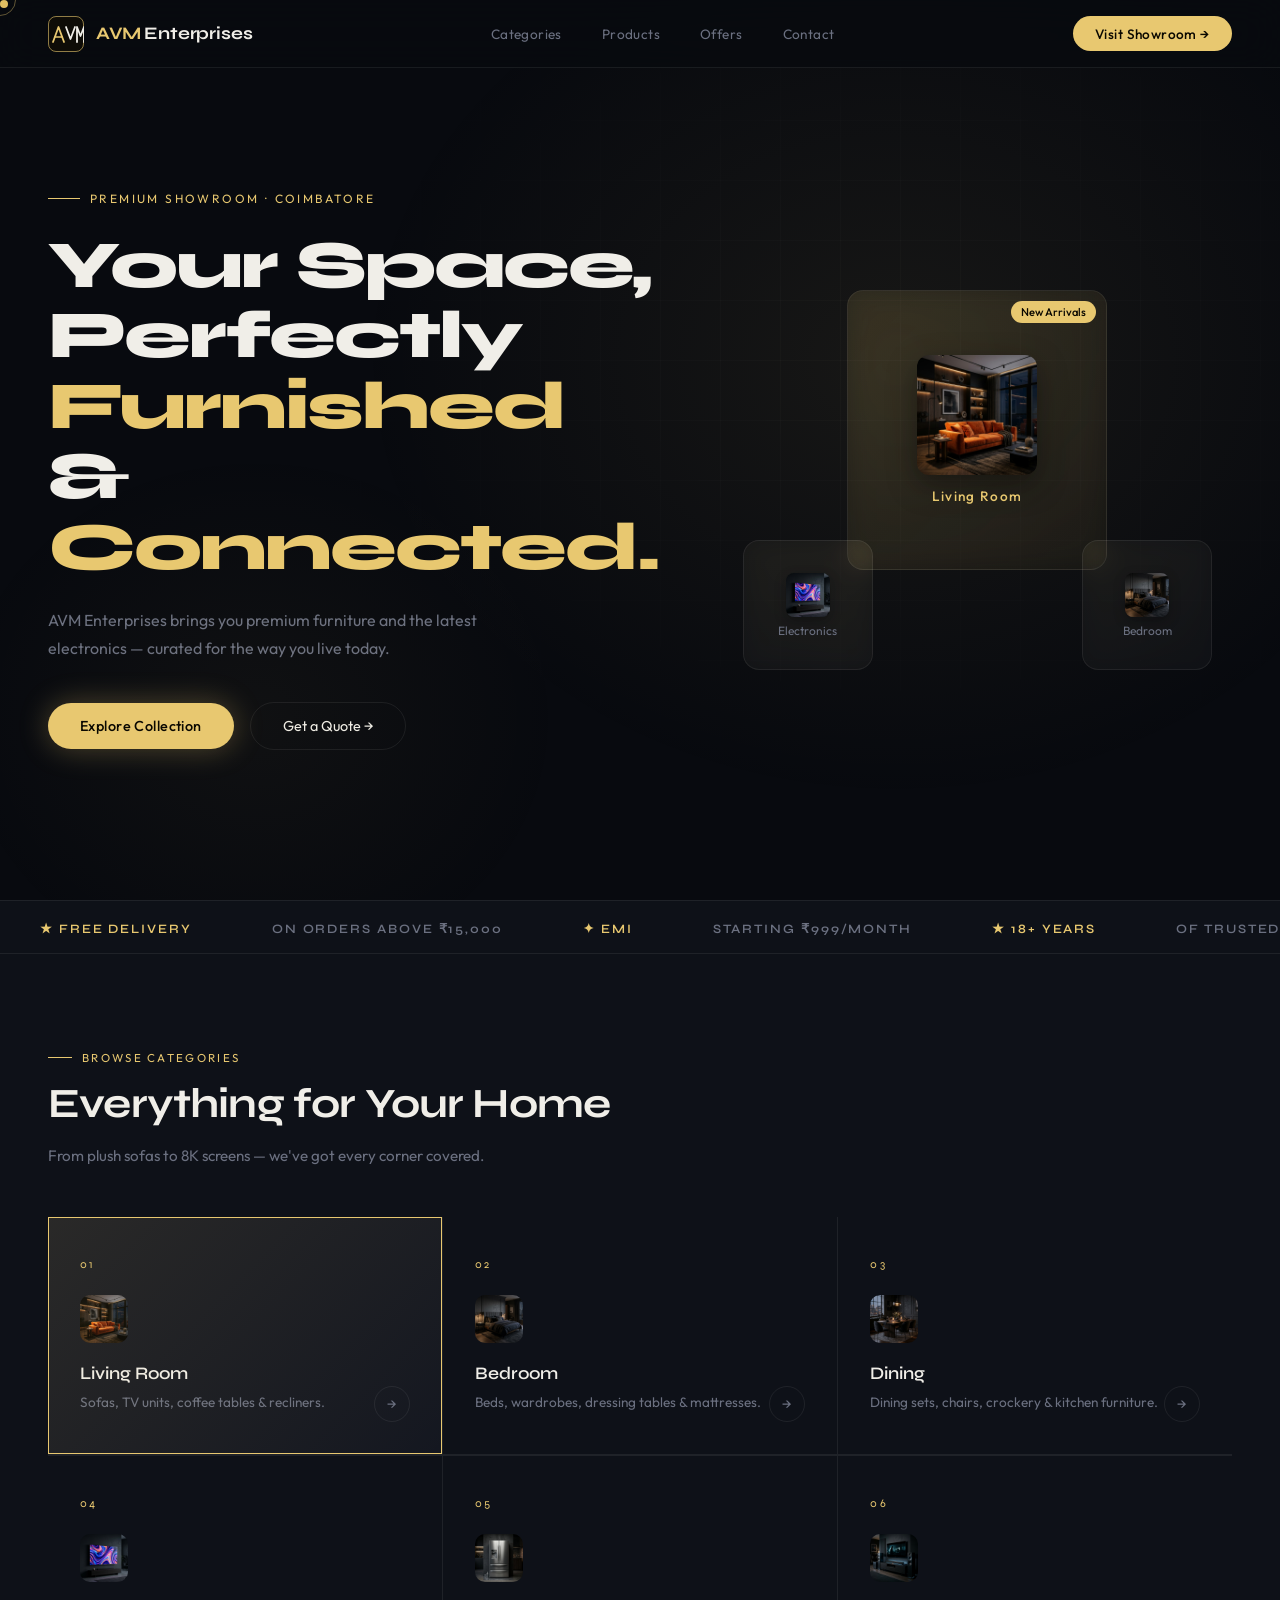
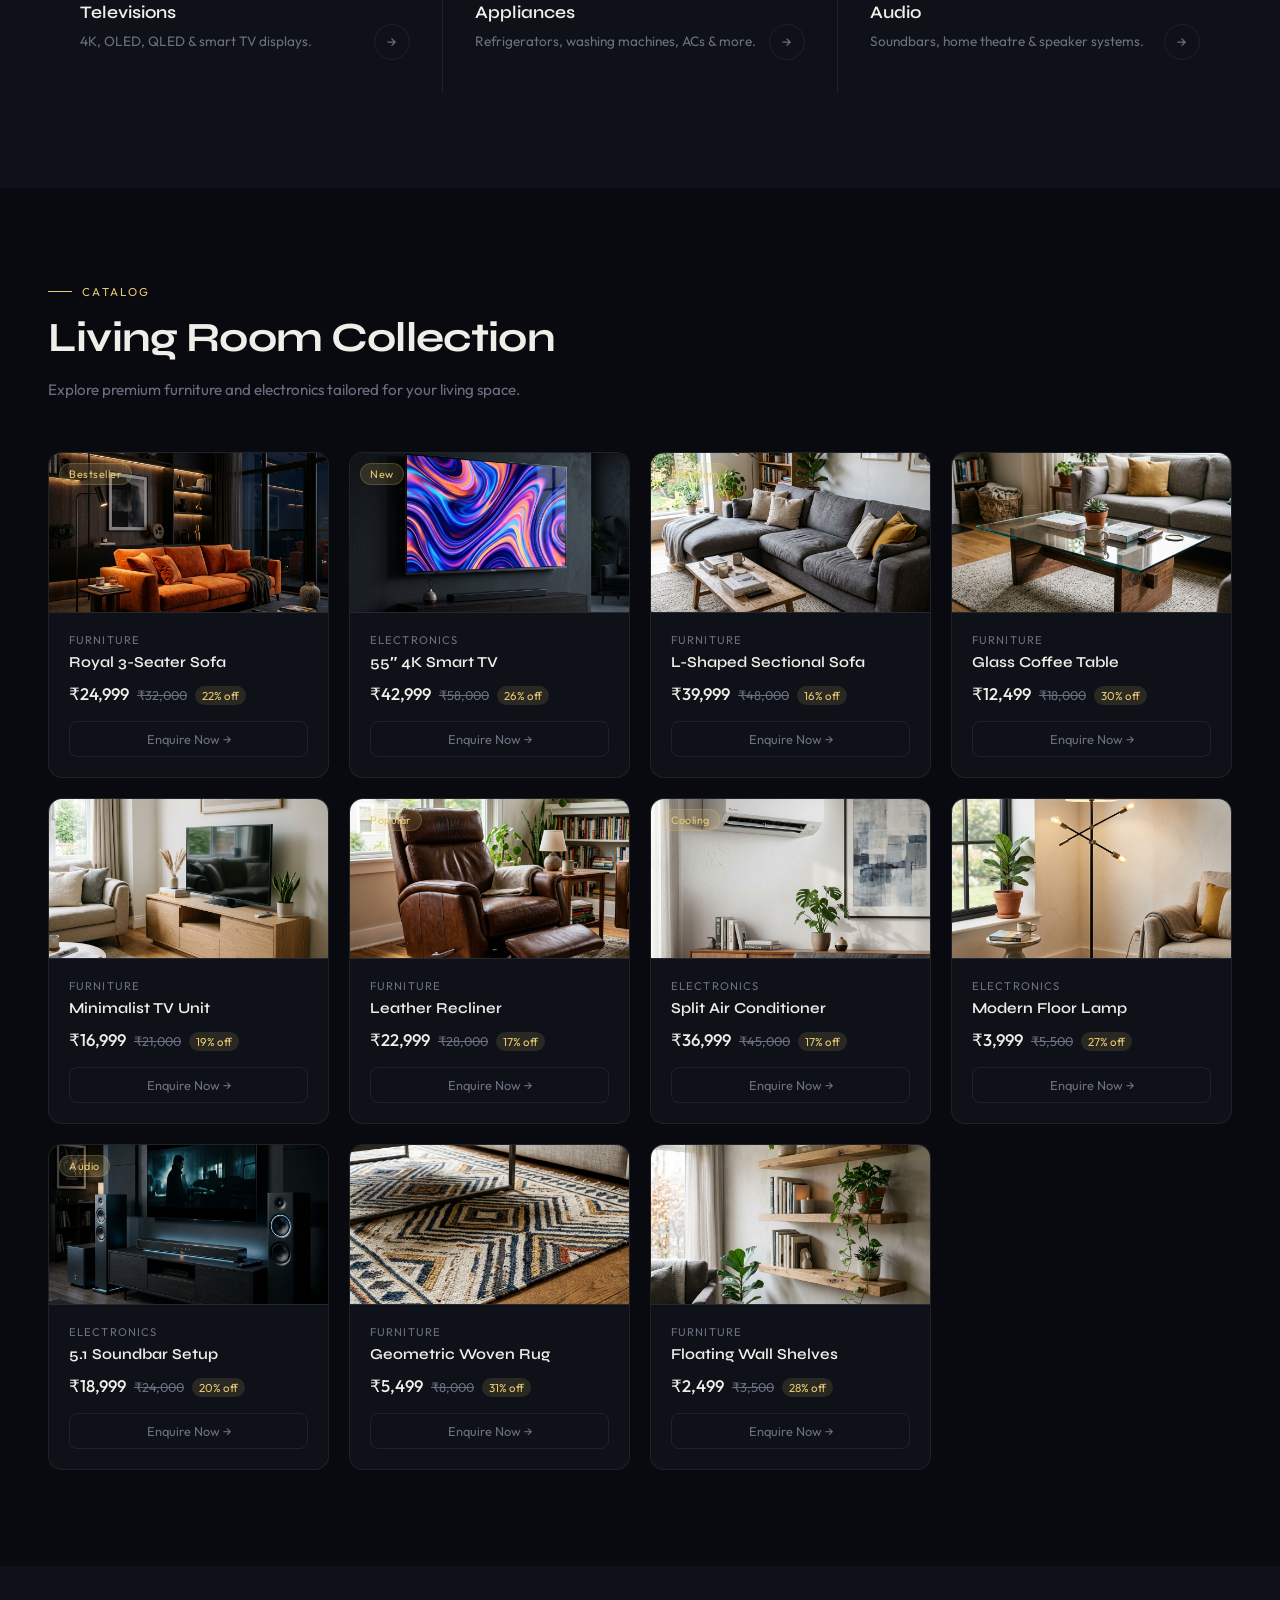
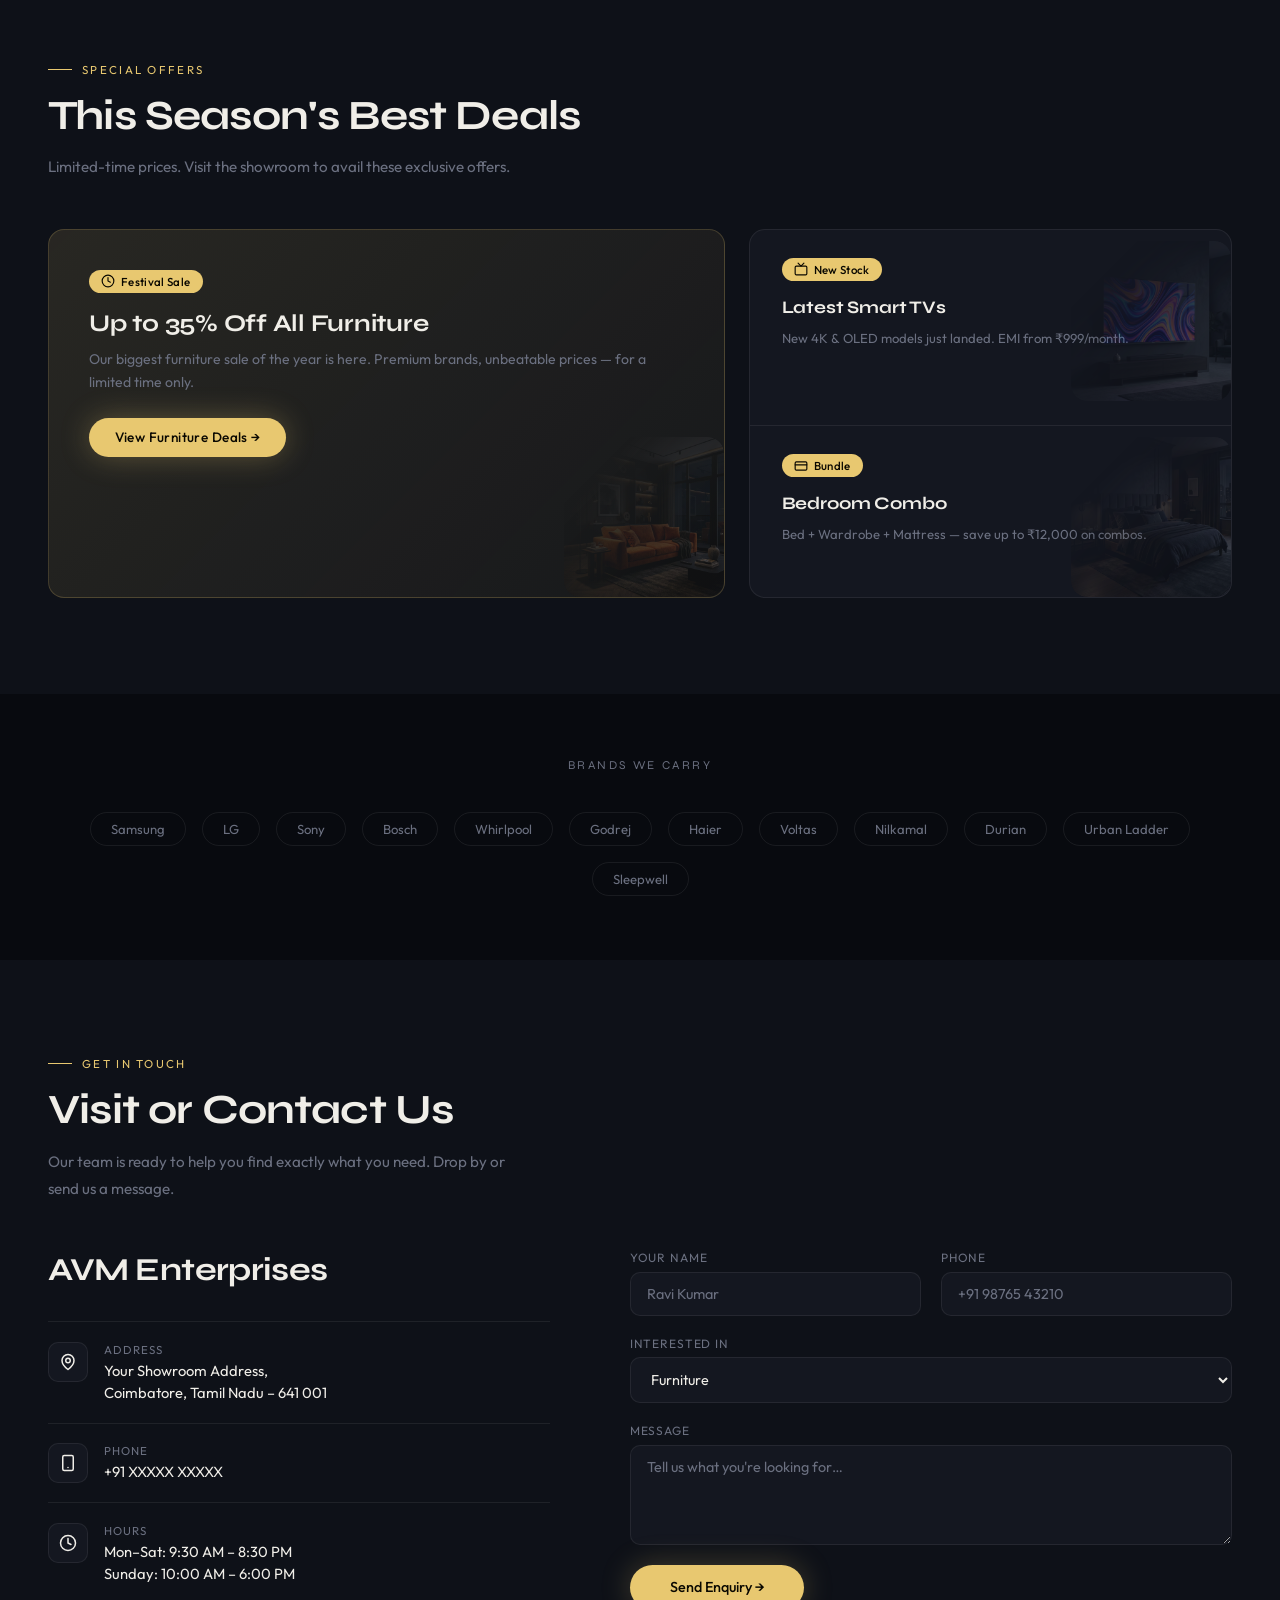
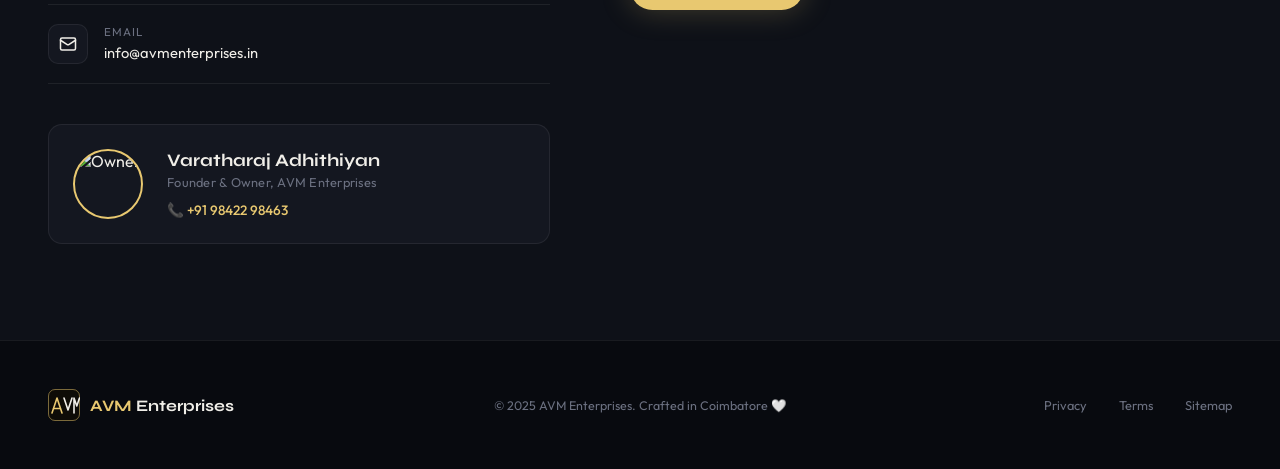
==== commit 78682e72: "Add files via upload" ====
--- a/index.html
+++ b/index.html
@@ -202,7 +202,7 @@
         <div class="contact-item"><div class="contact-icon"><svg width="18" height="18" viewBox="0 0 24 24" fill="none" stroke="currentColor" stroke-width="2" stroke-linecap="round" stroke-linejoin="round"><rect width="20" height="16" x="2" y="4" rx="2"></rect><path d="m22 7-8.97 5.7a1.94 1.94 0 0 1-2.06 0L2 7"></path></svg></div><div><div class="contact-label">Email</div><div class="contact-val">info@avmenterprises.in</div></div></div>
         
         <div class="founder-card">
-          <img src="https://images.unsplash.com/photo-1560250097-0b93528c311a?auto=format&fit=crop&w=150&q=80" alt="Owner" class="founder-img" />
+          <img src="assets/owner.jpg" alt="Owner" class="founder-img" />
           <div class="founder-info">
             <h4>Varatharaj Adhithiyan</h4>
             <p class="founder-role">Founder & Owner, AVM Enterprises</p>
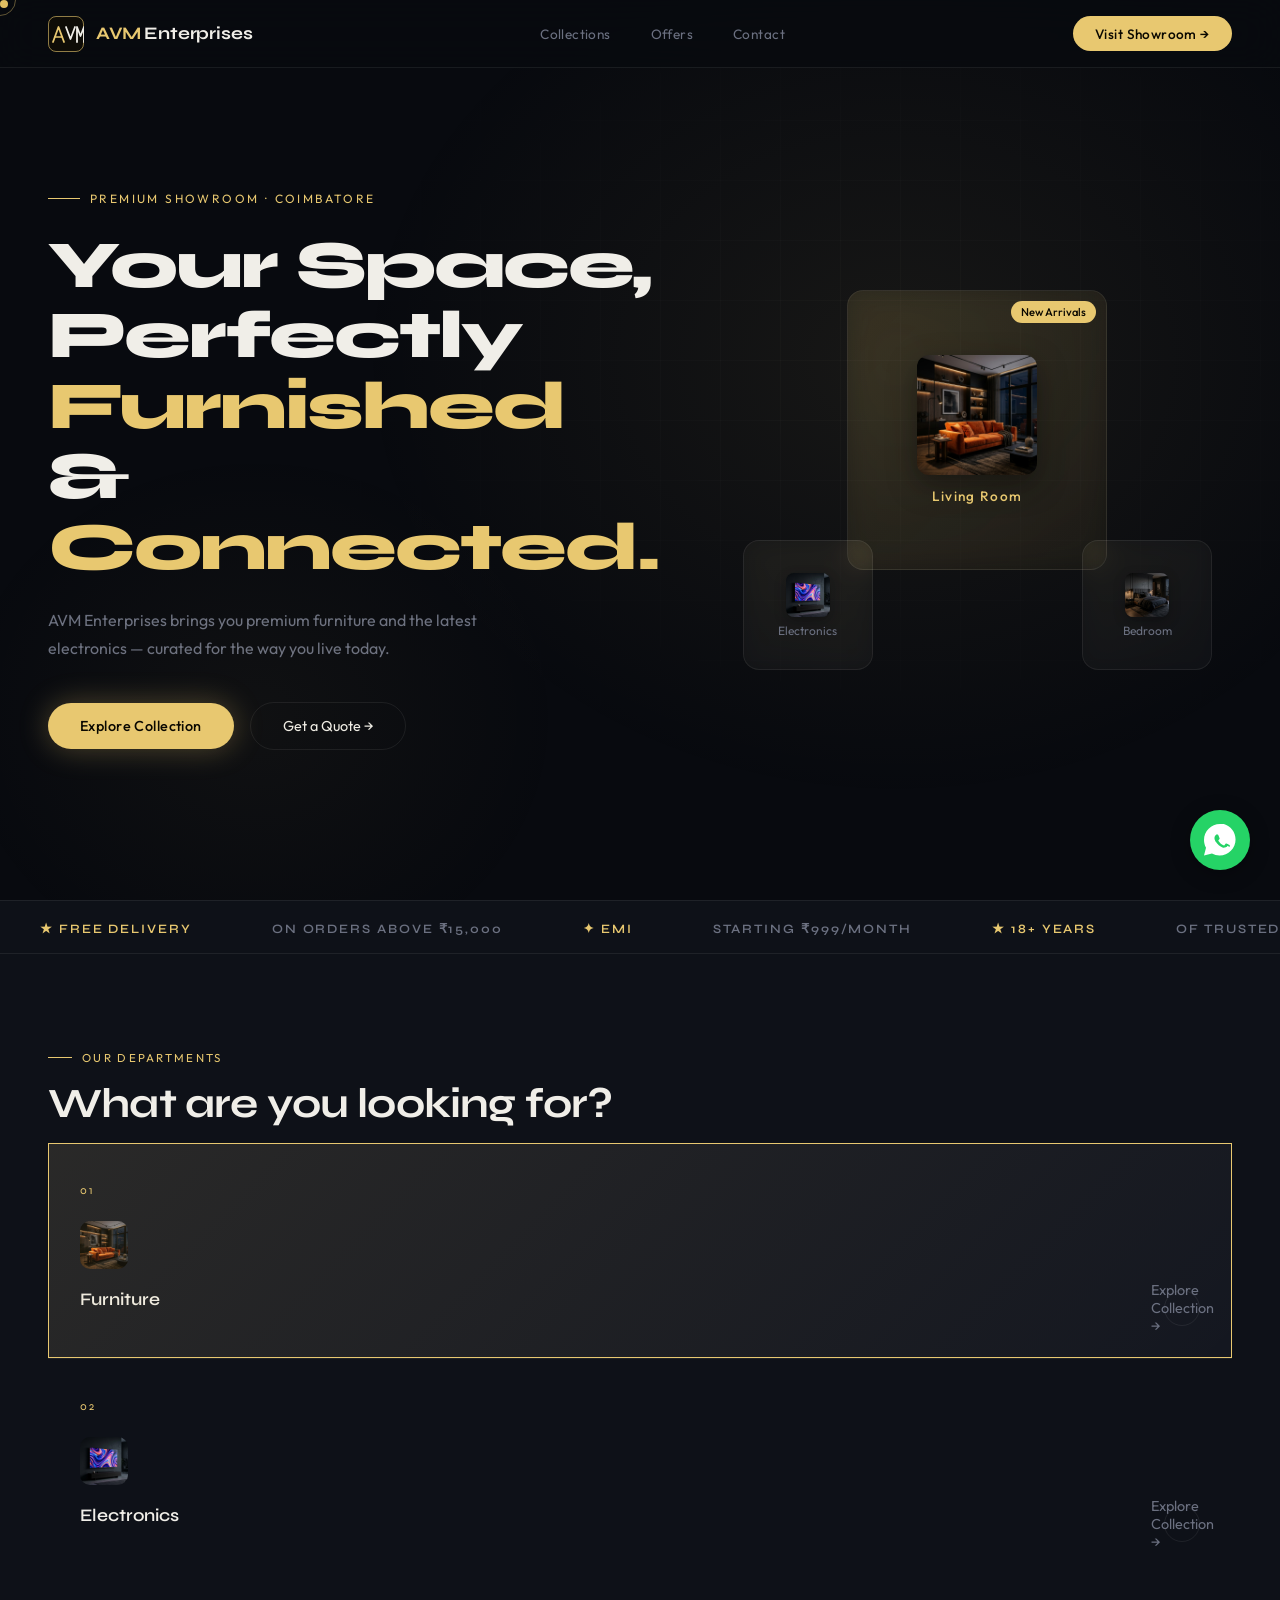
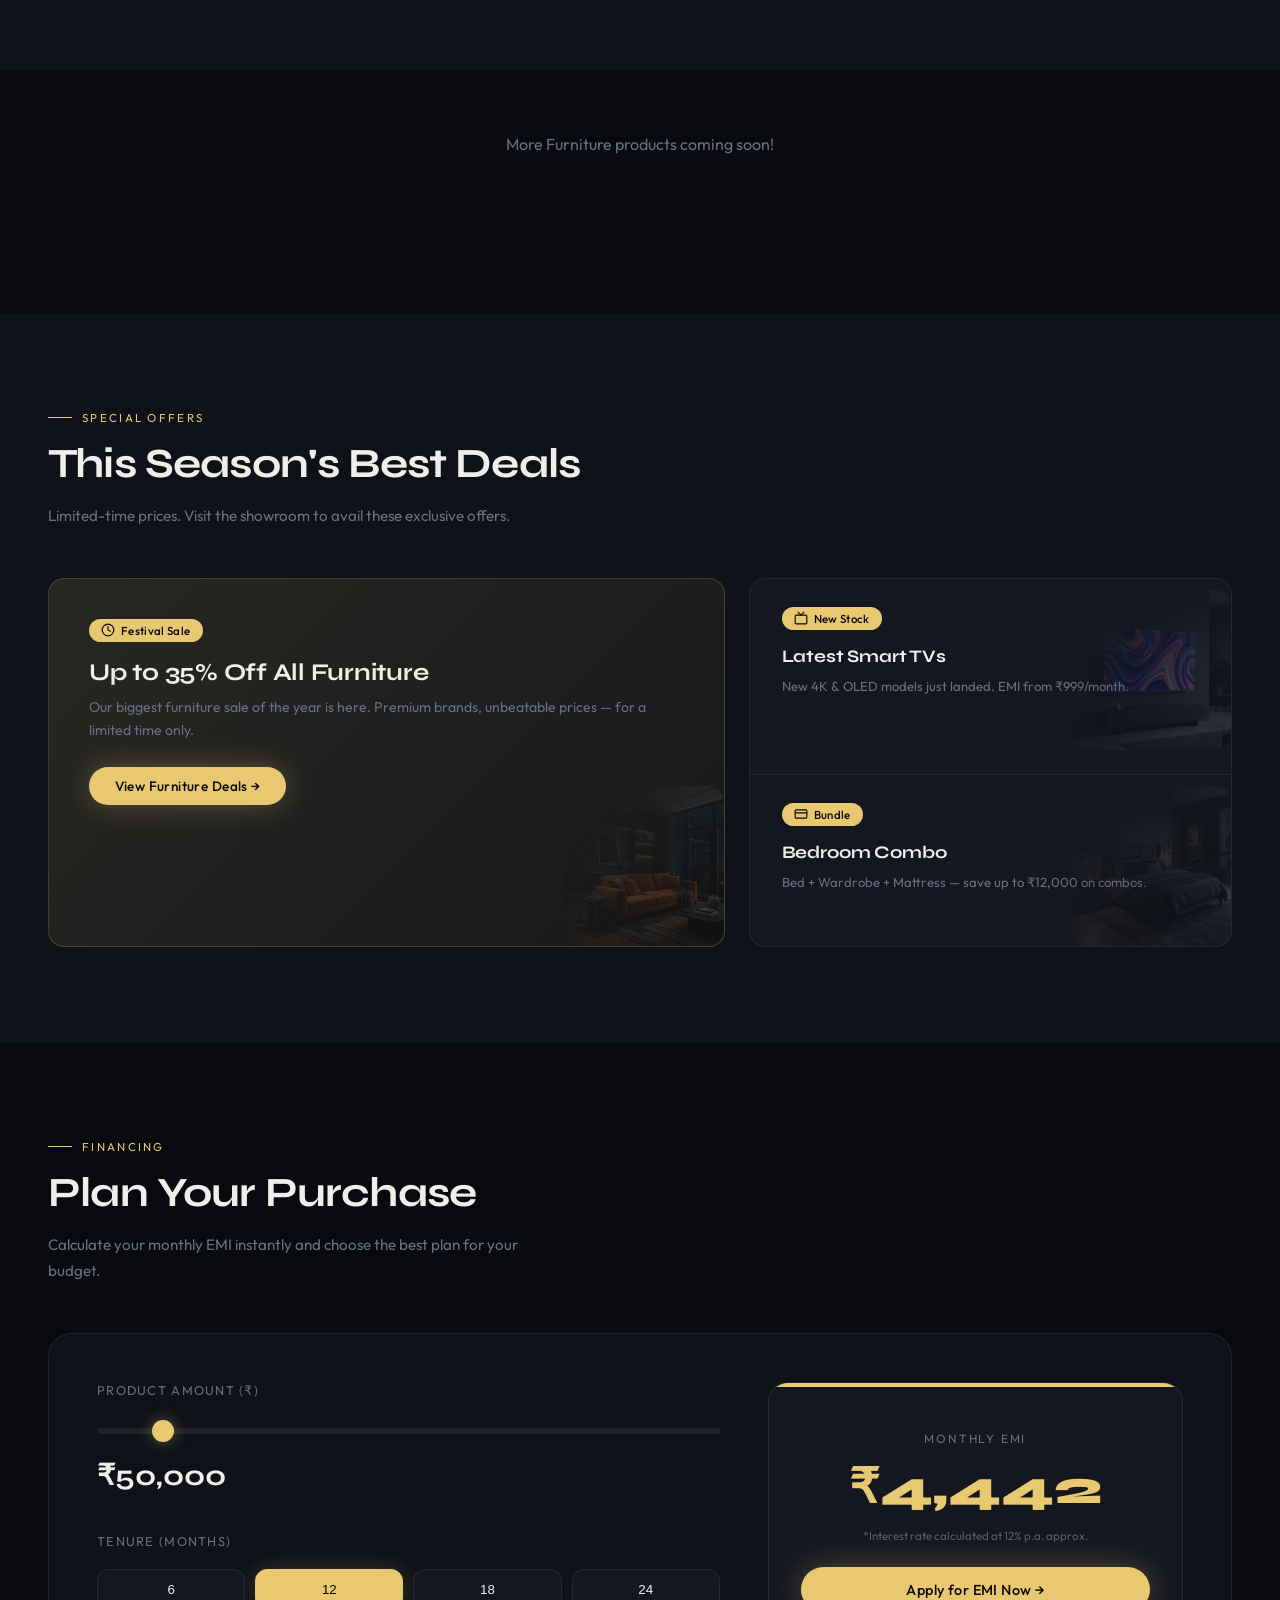
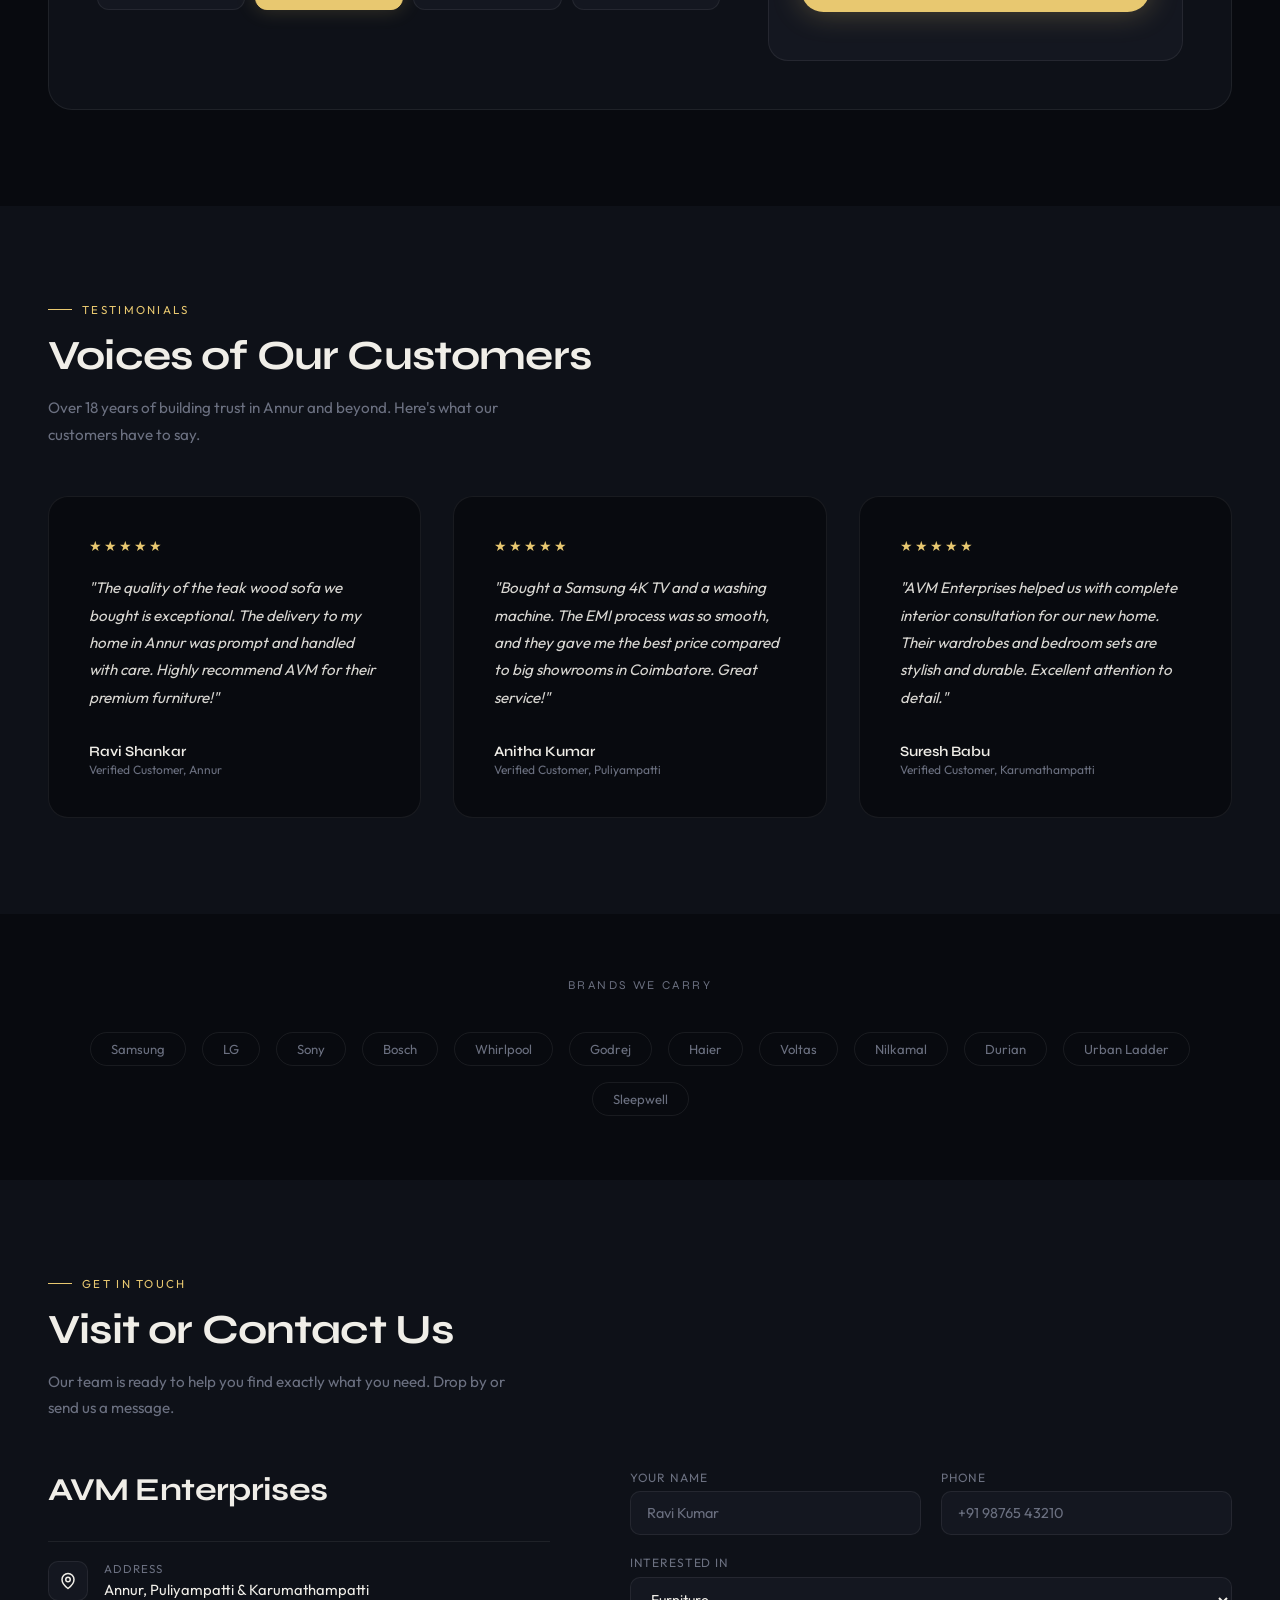
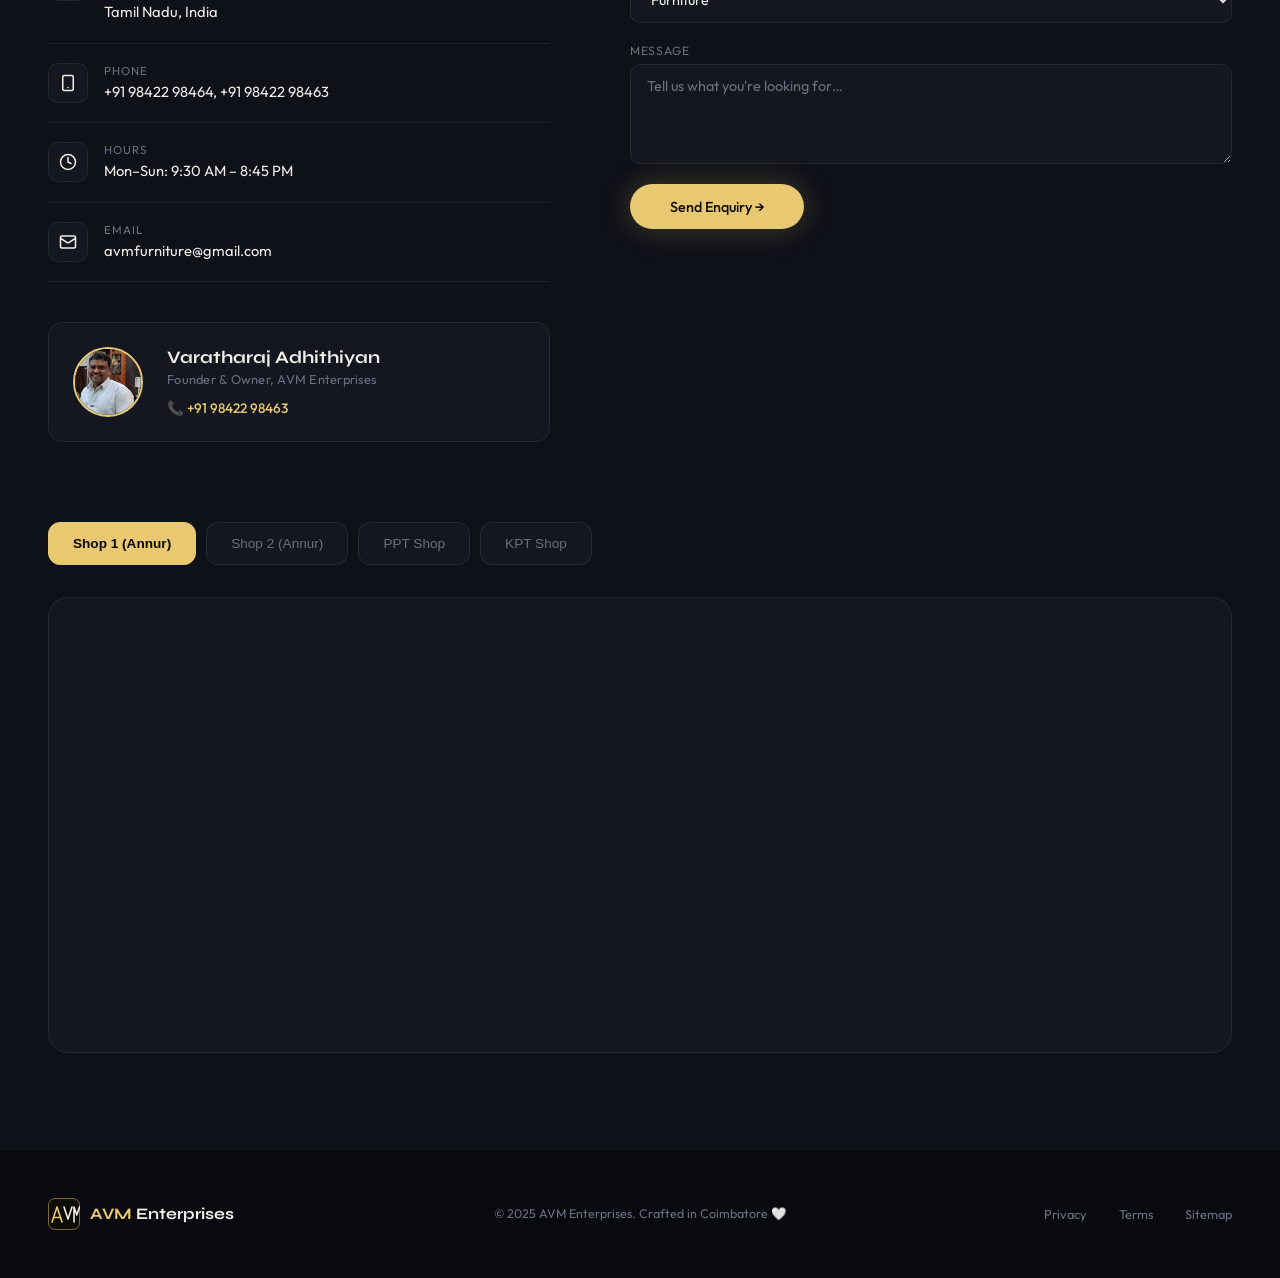
==== commit 2d85b70f: "Add files via upload" ====
--- a/index.html
+++ b/index.html
@@ -56,8 +56,7 @@
     <span></span><span></span><span></span>
   </div>
   <div class="nav-links" id="navLinks">
-    <a href="#categories">Categories</a>
-    <a href="#products">Products</a>
+    <a href="#categories">Collections</a>
     <a href="#offers">Offers</a>
     <a href="#contact">Contact</a>
     <button class="nav-cta mobile-cta">Visit Showroom →</button>
@@ -114,26 +113,28 @@
     </div>
   </div>
 
-  <!-- CATEGORIES -->
+  <!-- DEPARTMENTS -->
   <section class="categories" id="categories">
-    <div class="section-label reveal"><div class="section-label-line"></div><span>Browse Categories</span></div>
-    <h2 class="section-title reveal">Everything for Your Home</h2>
-    <p class="section-desc reveal">From plush sofas to 8K screens — we've got every corner covered.</p>
+    <div class="section-label reveal"><div class="section-label-line"></div><span>Our Departments</span></div>
+    <h2 class="section-title reveal">What are you looking for?</h2>
     <div class="cat-grid reveal">
-      <div class="cat-card active" data-category="living-room"><div class="cat-num">01</div><div class="cat-icon-wrap"><img src="assets/sofa.png" alt="Sofa"/></div><h3>Living Room</h3><p>Sofas, TV units, coffee tables &amp; recliners.</p><div class="cat-arrow">→</div></div>
-      <div class="cat-card" data-category="bedroom"><div class="cat-num">02</div><div class="cat-icon-wrap"><img src="assets/bed.png" alt="Bed"/></div><h3>Bedroom</h3><p>Beds, wardrobes, dressing tables &amp; mattresses.</p><div class="cat-arrow">→</div></div>
-      <div class="cat-card" data-category="dining"><div class="cat-num">03</div><div class="cat-icon-wrap"><img src="assets/dining.png" alt="Dining"/></div><h3>Dining</h3><p>Dining sets, chairs, crockery &amp; kitchen furniture.</p><div class="cat-arrow">→</div></div>
-      <div class="cat-card" data-category="televisions"><div class="cat-num">04</div><div class="cat-icon-wrap"><img src="assets/tv.png" alt="TV"/></div><h3>Televisions</h3><p>4K, OLED, QLED &amp; smart TV displays.</p><div class="cat-arrow">→</div></div>
-      <div class="cat-card" data-category="appliances"><div class="cat-num">05</div><div class="cat-icon-wrap"><img src="assets/fridge.png" alt="Fridge"/></div><h3>Appliances</h3><p>Refrigerators, washing machines, ACs &amp; more.</p><div class="cat-arrow">→</div></div>
-      <div class="cat-card" data-category="audio"><div class="cat-num">06</div><div class="cat-icon-wrap"><img src="assets/speaker.png" alt="Audio"/></div><h3>Audio</h3><p>Soundbars, home theatre &amp; speaker systems.</p><div class="cat-arrow">→</div></div>
+      <div class="cat-card active" data-category="furniture-main" style="grid-column: span 3">
+        <div class="cat-num">01</div>
+        <div class="cat-icon-wrap"><img src="assets/sofa.png" alt="Furniture"/></div>
+        <h3>Furniture</h3>
+        <div class="cat-arrow">Explore Collection →</div>
+      </div>
+      <div class="cat-card" data-category="electronics-main" style="grid-column: span 3">
+        <div class="cat-num">02</div>
+        <div class="cat-icon-wrap"><img src="assets/tv.png" alt="Electronics"/></div>
+        <h3>Electronics</h3>
+        <div class="cat-arrow">Explore Collection →</div>
+      </div>
     </div>
   </section>
 
   <!-- PRODUCTS -->
-  <section id="products" class="products">
-    <div class="section-label reveal"><div class="section-label-line"></div><span>Catalog</span></div>
-    <h2 class="section-title reveal" id="catalog-title">Living Room Collection</h2>
-    <p class="section-desc reveal" id="catalog-desc">Explore premium furniture and electronics tailored for your living space.</p>
+  <section id="products" class="products" style="padding-top: 0">
     <div class="prod-grid reveal" id="products-catalog">
       <!-- Injected remotely via javascript -->
     </div>
@@ -164,6 +165,82 @@
           <h3 style="font-size:1.1rem">Bedroom Combo</h3>
           <p style="font-size:0.82rem">Bed + Wardrobe + Mattress — save up to ₹12,000 on combos.</p>
           <div class="offer-icon-bg"><img src="assets/bed.png" alt="Bed Offer"/></div>
+        </div>
+      </div>
+    </div>
+  </section>
+
+  <!-- EMI CALCULATOR -->
+  <section class="emi-calc" id="emi">
+    <div class="section-label reveal"><div class="section-label-line"></div><span>Financing</span></div>
+    <h2 class="section-title reveal">Plan Your Purchase</h2>
+    <p class="section-desc reveal">Calculate your monthly EMI instantly and choose the best plan for your budget.</p>
+    
+    <div class="emi-grid reveal">
+      <div class="emi-inputs">
+        <div class="emi-group">
+          <label>Product Amount (₹)</label>
+          <input type="range" id="emiAmount" min="5000" max="500000" step="5000" value="50000" class="emi-slider">
+          <div class="emi-val-display" id="emiAmountVal">₹50,000</div>
+        </div>
+        
+        <div class="emi-group">
+          <label>Tenure (Months)</label>
+          <div class="tenure-btns">
+            <button class="tenure-btn" data-months="6">6</button>
+            <button class="tenure-btn active" data-months="12">12</button>
+            <button class="tenure-btn" data-months="18">18</button>
+            <button class="tenure-btn" data-months="24">24</button>
+          </div>
+        </div>
+      </div>
+      
+      <div class="emi-result">
+        <div class="result-label">Monthly EMI</div>
+        <div class="result-value" id="monthlyEMI">₹4,442</div>
+        <p class="result-disclaimer">*Interest rate calculated at 12% p.a. approx.</p>
+        <button class="btn-glow" style="width:100%; margin-top:1.5rem" onclick="window.location.href='#contact'">Apply for EMI Now →</button>
+      </div>
+    </div>
+  </section>
+
+  <!-- REVIEWS -->
+  <section class="reviews" id="reviews">
+    <div class="section-label reveal"><div class="section-label-line"></div><span>Testimonials</span></div>
+    <h2 class="section-title reveal">Voices of Our Customers</h2>
+    <p class="section-desc reveal">Over 18 years of building trust in Annur and beyond. Here's what our customers have to say.</p>
+    
+    <div class="reviews-grid reveal">
+      <div class="review-card">
+        <div class="review-stars">★★★★★</div>
+        <p class="review-text">"The quality of the teak wood sofa we bought is exceptional. The delivery to my home in Annur was prompt and handled with care. Highly recommend AVM for their premium furniture!"</p>
+        <div class="review-author">
+          <div class="author-info">
+            <div class="author-name">Ravi Shankar</div>
+            <div class="author-loc">Verified Customer, Annur</div>
+          </div>
+        </div>
+      </div>
+      
+      <div class="review-card">
+        <div class="review-stars">★★★★★</div>
+        <p class="review-text">"Bought a Samsung 4K TV and a washing machine. The EMI process was so smooth, and they gave me the best price compared to big showrooms in Coimbatore. Great service!"</p>
+        <div class="review-author">
+          <div class="author-info">
+            <div class="author-name">Anitha Kumar</div>
+            <div class="author-loc">Verified Customer, Puliyampatti</div>
+          </div>
+        </div>
+      </div>
+      
+      <div class="review-card">
+        <div class="review-stars">★★★★★</div>
+        <p class="review-text">"AVM Enterprises helped us with complete interior consultation for our new home. Their wardrobes and bedroom sets are stylish and durable. Excellent attention to detail."</p>
+        <div class="review-author">
+          <div class="author-info">
+            <div class="author-name">Suresh Babu</div>
+            <div class="author-loc">Verified Customer, Karumathampatti</div>
+          </div>
         </div>
       </div>
     </div>
@@ -196,10 +273,10 @@
     <div class="contact-grid">
       <div class="reveal">
         <h3 class="contact-info-title">AVM Enterprises</h3>
-        <div class="contact-item"><div class="contact-icon"><svg width="18" height="18" viewBox="0 0 24 24" fill="none" stroke="currentColor" stroke-width="2" stroke-linecap="round" stroke-linejoin="round"><path d="M20 10c0 6-8 12-8 12s-8-6-8-12a8 8 0 0 1 16 0Z"></path><circle cx="12" cy="10" r="3"></circle></svg></div><div><div class="contact-label">Address</div><div class="contact-val">Your Showroom Address,<br>Coimbatore, Tamil Nadu – 641 001</div></div></div>
-        <div class="contact-item"><div class="contact-icon"><svg width="18" height="18" viewBox="0 0 24 24" fill="none" stroke="currentColor" stroke-width="2" stroke-linecap="round" stroke-linejoin="round"><rect width="14" height="20" x="5" y="2" rx="2" ry="2"></rect><path d="M12 18h.01"></path></svg></div><div><div class="contact-label">Phone</div><div class="contact-val">+91 XXXXX XXXXX</div></div></div>
-        <div class="contact-item"><div class="contact-icon"><svg width="18" height="18" viewBox="0 0 24 24" fill="none" stroke="currentColor" stroke-width="2" stroke-linecap="round" stroke-linejoin="round"><circle cx="12" cy="12" r="10"></circle><polyline points="12 6 12 12 16 14"></polyline></svg></div><div><div class="contact-label">Hours</div><div class="contact-val">Mon–Sat: 9:30 AM – 8:30 PM<br>Sunday: 10:00 AM – 6:00 PM</div></div></div>
-        <div class="contact-item"><div class="contact-icon"><svg width="18" height="18" viewBox="0 0 24 24" fill="none" stroke="currentColor" stroke-width="2" stroke-linecap="round" stroke-linejoin="round"><rect width="20" height="16" x="2" y="4" rx="2"></rect><path d="m22 7-8.97 5.7a1.94 1.94 0 0 1-2.06 0L2 7"></path></svg></div><div><div class="contact-label">Email</div><div class="contact-val">info@avmenterprises.in</div></div></div>
+        <div class="contact-item"><div class="contact-icon"><svg width="18" height="18" viewBox="0 0 24 24" fill="none" stroke="currentColor" stroke-width="2" stroke-linecap="round" stroke-linejoin="round"><path d="M20 10c0 6-8 12-8 12s-8-6-8-12a8 8 0 0 1 16 0Z"></path><circle cx="12" cy="10" r="3"></circle></svg></div><div><div class="contact-label">Address</div><div class="contact-val">Annur, Puliyampatti & Karumathampatti<br>Tamil Nadu, India</div></div></div>
+        <div class="contact-item"><div class="contact-icon"><svg width="18" height="18" viewBox="0 0 24 24" fill="none" stroke="currentColor" stroke-width="2" stroke-linecap="round" stroke-linejoin="round"><rect width="14" height="20" x="5" y="2" rx="2" ry="2"></rect><path d="M12 18h.01"></path></svg></div><div><div class="contact-label">Phone</div><div class="contact-val">+91 98422 98464, +91 98422 98463</div></div></div>
+        <div class="contact-item"><div class="contact-icon"><svg width="18" height="18" viewBox="0 0 24 24" fill="none" stroke="currentColor" stroke-width="2" stroke-linecap="round" stroke-linejoin="round"><circle cx="12" cy="12" r="10"></circle><polyline points="12 6 12 12 16 14"></polyline></svg></div><div><div class="contact-label">Hours</div><div class="contact-val">Mon–Sun: 9:30 AM – 8:45 PM</div></div></div>
+        <div class="contact-item"><div class="contact-icon"><svg width="18" height="18" viewBox="0 0 24 24" fill="none" stroke="currentColor" stroke-width="2" stroke-linecap="round" stroke-linejoin="round"><rect width="20" height="16" x="2" y="4" rx="2"></rect><path d="m22 7-8.97 5.7a1.94 1.94 0 0 1-2.06 0L2 7"></path></svg></div><div><div class="contact-label">Email</div><div class="contact-val">avmfurniture@gmail.com</div></div></div>
         
         <div class="founder-card">
           <img src="assets/owner.jpg" alt="Owner" class="founder-img" />
@@ -213,15 +290,28 @@
       <div class="reveal">
         <div class="contact-form">
           <div class="form-row">
-            <div class="form-group"><label>Your Name</label><input type="text" placeholder="Ravi Kumar"/></div>
-            <div class="form-group"><label>Phone</label><input type="text" placeholder="+91 98765 43210"/></div>
+            <div class="form-group"><label>Your Name</label><input type="text" id="userName" placeholder="Ravi Kumar"/></div>
+            <div class="form-group"><label>Phone</label><input type="text" id="userPhone" placeholder="+91 98765 43210"/></div>
           </div>
           <div class="form-group"><label>Interested In</label>
             <select id="enquiryType"><option>Furniture</option><option>Electronics</option><option>Both</option><option>Interior Consultation</option></select>
           </div>
           <div class="form-group"><label>Message</label><textarea id="enquiryMessage" placeholder="Tell us what you're looking for…"></textarea></div>
-          <button class="submit-btn">Send Enquiry →</button>
-        </div>
+          <button class="submit-btn" id="submitEnquiry">Send Enquiry →</button>
+        </div>
+      </div>
+    </div>
+
+    <!-- INTERACTIVE MAP SECTION -->
+    <div class="map-section reveal">
+      <div class="map-tabs">
+        <button class="map-tab active" data-map="https://maps.google.com/maps?q=AVM+Enterprises+OMR+Road+Annur&t=&z=15&ie=UTF8&iwloc=&output=embed">Shop 1 (Annur)</button>
+        <button class="map-tab" data-map="https://maps.google.com/maps?q=AVM+Enterprises+Avinashi+Road+Annur&t=&z=15&ie=UTF8&iwloc=&output=embed">Shop 2 (Annur)</button>
+        <button class="map-tab" data-map="https://maps.google.com/maps?q=AVM+Enterprises+Puliyampatti&t=&z=15&ie=UTF8&iwloc=&output=embed">PPT Shop</button>
+        <button class="map-tab" data-map="https://maps.google.com/maps?q=AVM+Enterprises+Karumathampatti&t=&z=15&ie=UTF8&iwloc=&output=embed">KPT Shop</button>
+      </div>
+      <div class="map-container">
+        <iframe id="mapFrame" src="https://maps.google.com/maps?q=AVM+Enterprises+OMR+Road+Annur&t=&z=15&ie=UTF8&iwloc=&output=embed" width="100%" height="450" style="border:0;" allowfullscreen="" loading="lazy"></iframe>
       </div>
     </div>
   </section>
@@ -244,6 +334,14 @@
   </footer>
 </main>
 
+<!-- WHATSAPP FLOAT -->
+<a href="https://wa.me/919842298464" class="wa-float" target="_blank">
+  <div class="wa-tooltip">How can we help?</div>
+  <svg viewBox="0 0 32 32" fill="currentColor">
+    <path d="M16 0c-8.837 0-16 7.163-16 16 0 2.825 0.733 5.476 2.015 7.788l-2.015 7.788 7.962-2.062c2.257 1.213 4.845 1.906 7.598 1.906 8.837 0 16-7.163 16-16s-7.163-16-16-16zM23.512 21.84c-0.315 0.887-1.542 1.626-2.527 1.765-0.672 0.095-1.542 0.174-2.484-0.126-3.83-1.22-6.31-5.116-6.5-5.372-0.19-0.256-1.542-2.050-1.542-3.906 0-1.856 0.966-2.766 1.31-3.14s0.758-0.47 1.010-0.47c0.252 0 0.505 0 0.725 0.010 0.237 0.010 0.553-0.088 0.865 0.662 0.315 0.75 1.074 2.622 1.168 2.818 0.095 0.196 0.158 0.422 0.032 0.678-0.126 0.256-0.19 0.412-0.378 0.631-0.189 0.219-0.395 0.49-0.565 0.658-0.189 0.186-0.386 0.388-0.165 0.768 0.22 0.378 0.978 1.614 2.1 2.612 1.442 1.286 2.658 1.684 3.036 1.87 0.378 0.188 0.598 0.156 0.82-0.1 0.221-0.256 0.947-1.102 1.2-1.478 0.252-0.378 0.505-0.314 0.852-0.186s2.19 1.034 2.57 1.22c0.378 0.188 0.63 0.282 0.725 0.442s0.095 0.916-0.221 1.802z"></path>
+  </svg>
+</a>
+
 <!-- SHOWROOMS MODAL -->
 <div id="showroomModal" class="modal-overlay">
   <div class="modal-card">
@@ -256,24 +354,53 @@
       <div class="showroom-list">
         <a href="https://maps.app.goo.gl/3SsCqzx7Et25qGaH9" target="_blank" class="showroom-item">
           <div class="sr-icon"><svg width="18" height="18" viewBox="0 0 24 24" fill="none" stroke="currentColor" stroke-width="2" stroke-linecap="round" stroke-linejoin="round"><path d="M20 10c0 6-8 12-8 12s-8-6-8-12a8 8 0 0 1 16 0Z"></path><circle cx="12" cy="10" r="3"></circle></svg></div>
-          <div class="sr-info">OMR road shop</div>
+          <div class="sr-info">Shop 1: Omr Road, Annur</div>
           <div class="sr-arrow">↗</div>
         </a>
         <a href="https://maps.app.goo.gl/PYZE4qnyagxYKR7w9" target="_blank" class="showroom-item">
           <div class="sr-icon"><svg width="18" height="18" viewBox="0 0 24 24" fill="none" stroke="currentColor" stroke-width="2" stroke-linecap="round" stroke-linejoin="round"><path d="M20 10c0 6-8 12-8 12s-8-6-8-12a8 8 0 0 1 16 0Z"></path><circle cx="12" cy="10" r="3"></circle></svg></div>
-          <div class="sr-info">Avinashi road shop</div>
+          <div class="sr-info">Shop 2: Avinashi Road, Annur</div>
           <div class="sr-arrow">↗</div>
         </a>
         <a href="https://maps.app.goo.gl/kRaAVUmf52jYpUwAA" target="_blank" class="showroom-item">
           <div class="sr-icon"><svg width="18" height="18" viewBox="0 0 24 24" fill="none" stroke="currentColor" stroke-width="2" stroke-linecap="round" stroke-linejoin="round"><path d="M20 10c0 6-8 12-8 12s-8-6-8-12a8 8 0 0 1 16 0Z"></path><circle cx="12" cy="10" r="3"></circle></svg></div>
-          <div class="sr-info">PPT Shop</div>
+          <div class="sr-info">PPT Shop: Puliyampatti</div>
           <div class="sr-arrow">↗</div>
         </a>
         <a href="https://maps.app.goo.gl/NDpUnXFxV6bQQMjV9" target="_blank" class="showroom-item">
           <div class="sr-icon"><svg width="18" height="18" viewBox="0 0 24 24" fill="none" stroke="currentColor" stroke-width="2" stroke-linecap="round" stroke-linejoin="round"><path d="M20 10c0 6-8 12-8 12s-8-6-8-12a8 8 0 0 1 16 0Z"></path><circle cx="12" cy="10" r="3"></circle></svg></div>
-          <div class="sr-info">KPT Shop</div>
+          <div class="sr-info">KPT Shop: Karumathampatti</div>
           <div class="sr-arrow">↗</div>
         </a>
+      </div>
+    </div>
+  </div>
+</div>
+
+<!-- PRODUCT QUICK VIEW MODAL -->
+<div id="quickViewModal" class="modal-overlay">
+  <div class="modal-card qv-card">
+    <button class="modal-close qv-close" id="closeQuickView">&times;</button>
+    <div class="qv-grid">
+      <div class="qv-image">
+        <img id="qvImg" src="" alt="Product" />
+      </div>
+      <div class="qv-content">
+        <div class="qv-cat" id="qvCat"></div>
+        <h2 class="qv-title" id="qvTitle"></h2>
+        <div class="qv-price-row">
+          <span class="qv-price" id="qvPrice"></span>
+          <span class="qv-original" id="qvOriginal"></span>
+          <span class="qv-save" id="qvSave"></span>
+        </div>
+        <div class="qv-specs">
+          <h3>Specifications</h3>
+          <ul id="qvSpecsList"></ul>
+        </div>
+        <div class="qv-actions">
+          <button class="btn-glow" id="qvEnquireBtn">Enquire Now →</button>
+          <button class="btn-ghost" id="qvWhatsappBtn">Chat on WhatsApp</button>
+        </div>
       </div>
     </div>
   </div>
--- a/style.css
+++ b/style.css
@@ -1,547 +1,1514 @@
-*{margin:0;padding:0;box-sizing:border-box;}
-:root{
-  --bg:#080A0F;
-  --surface:#0E1118;
-  --surface2:#141720;
-  --accent:#E8C870;
-  --accent2:#F5DFA0;
-  --white:#F0EEE8;
-  --muted:#6B7080;
-  --border:rgba(255,255,255,0.07);
-  --font-display:'Syne',sans-serif;
-  --font-body:'Outfit',sans-serif;
-}
-html{scroll-behavior:smooth;}
-body{background:var(--bg);color:var(--white);font-family:var(--font-body);overflow-x:hidden;}
-
-/* ── INTRO OVERLAY ── */
-#intro{
-  position:fixed;inset:0;z-index:9999;
-  background:#050608;
-  display:flex;flex-direction:column;align-items:center;justify-content:center;
+* {
+  margin: 0;
+  padding: 0;
+  box-sizing: border-box;
+}
+
+:root {
+  --bg: #080A0F;
+  --surface: #0E1118;
+  --surface2: #141720;
+  --accent: #E8C870;
+  --accent2: #F5DFA0;
+  --white: #F0EEE8;
+  --muted: #6B7080;
+  --border: rgba(255, 255, 255, 0.07);
+  --font-display: 'Syne', sans-serif;
+  --font-body: 'Outfit', sans-serif;
+}
+
+html {
+  scroll-behavior: smooth;
+}
+
+body {
+  background: var(--bg);
+  color: var(--white);
+  font-family: var(--font-body);
+  overflow-x: hidden;
+}
+
+/* -- INTRO OVERLAY -- */
+#intro {
+  position: fixed;
+  inset: 0;
+  z-index: 9999;
+  background: #050608;
+  display: flex;
+  flex-direction: column;
+  align-items: center;
+  justify-content: center;
   animation: introFade 0.6s ease 3.2s forwards;
 }
-@keyframes introFade{to{opacity:0;pointer-events:none;}}
-
-.intro-logo-wrap{
-  display:flex;flex-direction:column;align-items:center;gap:0;
-  animation: logoRise 0.8s cubic-bezier(0.16,1,0.3,1) 0.3s both;
-}
-@keyframes logoRise{from{opacity:0;transform:translateY(30px);}to{opacity:1;transform:translateY(0);}}
-
-.intro-logo-svg{width:110px;height:110px;margin-bottom:18px;}
-
-.intro-brand{
-  font-family:var(--font-display);
-  font-size:2.6rem;font-weight:800;
-  letter-spacing:-0.02em;
-  color:var(--white);
+
+@keyframes introFade {
+  to {
+    opacity: 0;
+    pointer-events: none;
+  }
+}
+
+.intro-logo-wrap {
+  display: flex;
+  flex-direction: column;
+  align-items: center;
+  gap: 0;
+  animation: logoRise 0.8s cubic-bezier(0.16, 1, 0.3, 1) 0.3s both;
+}
+
+@keyframes logoRise {
+  from {
+    opacity: 0;
+    transform: translateY(30px);
+  }
+
+  to {
+    opacity: 1;
+    transform: translateY(0);
+  }
+}
+
+.intro-logo-svg {
+  width: 110px;
+  height: 110px;
+  margin-bottom: 18px;
+}
+
+.intro-brand {
+  font-family: var(--font-display);
+  font-size: 2.6rem;
+  font-weight: 800;
+  letter-spacing: -0.02em;
+  color: var(--white);
   animation: brandReveal 0.7s ease 0.9s both;
 }
-@keyframes brandReveal{from{opacity:0;letter-spacing:0.3em;}to{opacity:1;letter-spacing:-0.02em;}}
-
-.intro-sub{
-  font-family:var(--font-body);
-  font-size:0.75rem;letter-spacing:0.3em;
-  color:var(--accent);text-transform:uppercase;
-  margin-top:8px;
+
+@keyframes brandReveal {
+  from {
+    opacity: 0;
+    letter-spacing: 0.3em;
+  }
+
+  to {
+    opacity: 1;
+    letter-spacing: -0.02em;
+  }
+}
+
+.intro-sub {
+  font-family: var(--font-body);
+  font-size: 0.75rem;
+  letter-spacing: 0.3em;
+  color: var(--accent);
+  text-transform: uppercase;
+  margin-top: 8px;
   animation: fadeUp 0.6s ease 1.3s both;
 }
-@keyframes fadeUp{from{opacity:0;transform:translateY(8px);}to{opacity:1;transform:translateY(0);}}
-
-.intro-line{
-  width:0;height:1px;background:var(--accent);
-  margin-top:28px;
-  animation:lineGrow 0.8s ease 1.8s forwards;
-}
-@keyframes lineGrow{to{width:120px;}}
-
-.intro-loading{
-  margin-top:20px;font-size:0.72rem;color:var(--muted);letter-spacing:0.2em;text-transform:uppercase;
-  animation:fadeUp 0.5s ease 2.2s both;
-}
-
-/* ── CURSOR ── */
-.cursor{
-  width:8px;height:8px;background:var(--accent);border-radius:50%;
-  position:fixed;top:0;left:0;pointer-events:none;z-index:9998;
-  transition:transform 0.15s ease;mix-blend-mode:difference;
-}
-.cursor-ring{
-  width:32px;height:32px;border:1px solid rgba(232,200,112,0.4);border-radius:50%;
-  position:fixed;top:0;left:0;pointer-events:none;z-index:9997;
-  transition:all 0.1s ease;
-}
-
-/* ── NAV ── */
-nav{
-  position:fixed;top:0;left:0;right:0;z-index:100;
-  padding:0 3rem;height:68px;
-  display:flex;align-items:center;justify-content:space-between;
-  background:rgba(8,10,15,0.7);
-  backdrop-filter:blur(20px);
-  border-bottom:1px solid var(--border);
-  animation:navSlide 0.7s ease 3.6s both;
-}
-@keyframes navSlide{from{opacity:0;transform:translateY(-20px);}to{opacity:1;transform:translateY(0);}}
-
-.nav-logo{display:flex;align-items:center;gap:12px;text-decoration:none;}
-.nav-logo-icon{width:36px;height:36px;}
-.nav-logo-text{font-family:var(--font-display);font-size:1.1rem;font-weight:700;color:var(--white);letter-spacing:-0.01em;}
-.nav-logo-text span{color:var(--accent);}
-
-.nav-links{display:flex;gap:2.5rem;}
-.nav-links a{
-  font-size:0.85rem;color:var(--muted);text-decoration:none;
-  letter-spacing:0.03em;transition:color 0.2s;position:relative;
-}
-.nav-links a::after{
-  content:'';position:absolute;bottom:-4px;left:0;right:0;height:1px;
-  background:var(--accent);transform:scaleX(0);transition:transform 0.2s;
-}
-.nav-links a:hover{color:var(--white);}
-.nav-links a:hover::after{transform:scaleX(1);}
-.nav-cta{
-  background:var(--accent);color:#0A0800;
-  border:none;padding:0.55rem 1.4rem;
-  font-family:var(--font-body);font-size:0.85rem;font-weight:500;
-  cursor:pointer;border-radius:100px;letter-spacing:0.03em;
-  transition:background 0.2s,transform 0.15s;
-}
-.nav-cta:hover{background:var(--accent2);transform:scale(1.03);}
-
-/* ── PAGE CONTENT ── */
-main{opacity:0;animation:mainIn 0.8s ease 3.5s forwards;}
-@keyframes mainIn{to{opacity:1;}}
-
-/* ── HERO ── */
-.hero{
-  min-height:100vh;padding:120px 3rem 5rem;
-  display:grid;grid-template-columns:1fr 1fr;gap:4rem;align-items:center;
-  position:relative;overflow:hidden;
-}
-.hero-bg{
-  position:absolute;inset:0;
-  background:radial-gradient(ellipse 60% 70% at 70% 40%, rgba(232,200,112,0.07) 0%, transparent 70%),
-              radial-gradient(ellipse 40% 50% at 20% 80%, rgba(232,200,112,0.04) 0%, transparent 60%);
-  pointer-events:none;
-}
-.hero-grid-lines{
-  position:absolute;inset:0;pointer-events:none;
+
+@keyframes fadeUp {
+  from {
+    opacity: 0;
+    transform: translateY(8px);
+  }
+
+  to {
+    opacity: 1;
+    transform: translateY(0);
+  }
+}
+
+.intro-line {
+  width: 0;
+  height: 1px;
+  background: var(--accent);
+  margin-top: 28px;
+  animation: lineGrow 0.8s ease 1.8s forwards;
+}
+
+@keyframes lineGrow {
+  to {
+    width: 120px;
+  }
+}
+
+.intro-loading {
+  margin-top: 20px;
+  font-size: 0.72rem;
+  color: var(--muted);
+  letter-spacing: 0.2em;
+  text-transform: uppercase;
+  animation: fadeUp 0.5s ease 2.2s both;
+}
+
+/* -- CURSOR -- */
+.cursor {
+  width: 8px;
+  height: 8px;
+  background: var(--accent);
+  border-radius: 50%;
+  position: fixed;
+  top: 0;
+  left: 0;
+  pointer-events: none;
+  z-index: 9998;
+  transition: transform 0.15s ease;
+  mix-blend-mode: difference;
+}
+
+.cursor-ring {
+  width: 32px;
+  height: 32px;
+  border: 1px solid rgba(232, 200, 112, 0.4);
+  border-radius: 50%;
+  position: fixed;
+  top: 0;
+  left: 0;
+  pointer-events: none;
+  z-index: 9997;
+  transition: all 0.1s ease;
+}
+
+/* -- NAV -- */
+nav {
+  position: fixed;
+  top: 0;
+  left: 0;
+  right: 0;
+  z-index: 100;
+  padding: 0 3rem;
+  height: 68px;
+  display: flex;
+  align-items: center;
+  justify-content: space-between;
+  background: rgba(8, 10, 15, 0.7);
+  backdrop-filter: blur(20px);
+  border-bottom: 1px solid var(--border);
+  animation: navSlide 0.7s ease 3.6s both;
+}
+
+@keyframes navSlide {
+  from {
+    opacity: 0;
+    transform: translateY(-20px);
+  }
+
+  to {
+    opacity: 1;
+    transform: translateY(0);
+  }
+}
+
+.nav-logo {
+  display: flex;
+  align-items: center;
+  gap: 12px;
+  text-decoration: none;
+}
+
+.nav-logo-icon {
+  width: 36px;
+  height: 36px;
+}
+
+.nav-logo-text {
+  font-family: var(--font-display);
+  font-size: 1.1rem;
+  font-weight: 700;
+  color: var(--white);
+  letter-spacing: -0.01em;
+}
+
+.nav-logo-text span {
+  color: var(--accent);
+}
+
+.nav-links {
+  display: flex;
+  gap: 2.5rem;
+}
+
+.nav-links a {
+  font-size: 0.85rem;
+  color: var(--muted);
+  text-decoration: none;
+  letter-spacing: 0.03em;
+  transition: color 0.2s;
+  position: relative;
+}
+
+.nav-links a::after {
+  content: '';
+  position: absolute;
+  bottom: -4px;
+  left: 0;
+  right: 0;
+  height: 1px;
+  background: var(--accent);
+  transform: scaleX(0);
+  transition: transform 0.2s;
+}
+
+.nav-links a:hover {
+  color: var(--white);
+}
+
+.nav-links a:hover::after {
+  transform: scaleX(1);
+}
+
+.nav-cta {
+  background: var(--accent);
+  color: #0A0800;
+  border: none;
+  padding: 0.55rem 1.4rem;
+  font-family: var(--font-body);
+  font-size: 0.85rem;
+  font-weight: 500;
+  cursor: pointer;
+  border-radius: 100px;
+  letter-spacing: 0.03em;
+  transition: background 0.2s, transform 0.15s;
+}
+
+.nav-cta:hover {
+  background: var(--accent2);
+  transform: scale(1.03);
+}
+
+/* -- PAGE CONTENT -- */
+main {
+  opacity: 0;
+  animation: mainIn 0.8s ease 3.5s forwards;
+}
+
+@keyframes mainIn {
+  to {
+    opacity: 1;
+  }
+}
+
+/* -- HERO -- */
+.hero {
+  min-height: 100vh;
+  padding: 120px 3rem 5rem;
+  display: grid;
+  grid-template-columns: 1fr 1fr;
+  gap: 4rem;
+  align-items: center;
+  position: relative;
+  overflow: hidden;
+}
+
+.hero-bg {
+  position: absolute;
+  inset: 0;
+  background: radial-gradient(ellipse 60% 70% at 70% 40%, rgba(232, 200, 112, 0.07) 0%, transparent 70%),
+    radial-gradient(ellipse 40% 50% at 20% 80%, rgba(232, 200, 112, 0.04) 0%, transparent 60%);
+  pointer-events: none;
+}
+
+.hero-grid-lines {
+  position: absolute;
+  inset: 0;
+  pointer-events: none;
   background-image:
-    linear-gradient(rgba(255,255,255,0.025) 1px, transparent 1px),
-    linear-gradient(90deg, rgba(255,255,255,0.025) 1px, transparent 1px);
-  background-size:60px 60px;
-  mask-image:radial-gradient(ellipse 70% 70% at 70% 40%, black 0%, transparent 70%);
-}
-.hero-glow{
-  position:absolute;inset:0;pointer-events:none;
-  background:radial-gradient(600px circle at var(--x) var(--y), rgba(232,200,112,0.08), transparent 40%);
-  z-index:1;
-}
-
-.hero-eyebrow{
-  display:flex;align-items:center;gap:10px;margin-bottom:1.5rem;
-}
-.hero-eyebrow-line{width:32px;height:1px;background:var(--accent);}
-.hero-eyebrow span{font-size:0.75rem;color:var(--accent);letter-spacing:0.2em;text-transform:uppercase;}
-
-.hero h1{
-  font-family:var(--font-display);
-  font-size:4.2rem;font-weight:800;line-height:1.05;
-  letter-spacing:-0.03em;margin-bottom:1.5rem;
-}
-.hero h1 .line{display:block;overflow:hidden;}
-.hero h1 .line-inner{
-  display:block;
-  animation:lineReveal 0.9s cubic-bezier(0.16,1,0.3,1) both;
-}
-.hero h1 .line:nth-child(2) .line-inner{animation-delay:3.7s;}
-.hero h1 .line:nth-child(3) .line-inner{animation-delay:3.85s;}
-.hero h1 .line:nth-child(1) .line-inner{animation-delay:3.6s;}
-@keyframes lineReveal{from{transform:translateY(110%);}to{transform:translateY(0);}}
-
-.hero h1 em{color:var(--accent);font-style:normal;}
-
-.hero-desc{
-  color:var(--muted);font-size:1rem;line-height:1.75;max-width:440px;margin-bottom:2.5rem;
-}
-.hero-actions{display:flex;gap:1rem;align-items:center;}
-.btn-glow{
-  background:var(--accent);color:#0A0800;border:none;
-  padding:0.85rem 2rem;font-family:var(--font-body);font-size:0.9rem;font-weight:500;
-  cursor:pointer;border-radius:100px;letter-spacing:0.03em;
-  box-shadow:0 0 30px rgba(232,200,112,0.3);
-  transition:box-shadow 0.3s,transform 0.2s;
-  position:relative;overflow:hidden;
-}
-.btn-glow::after{
-  content:'';position:absolute;top:0;left:-100%;width:100%;height:100%;
-  background:linear-gradient(90deg,transparent,rgba(255,255,255,0.2),transparent);
-  transition:0.5s;
-}
-.btn-glow:hover::after{left:100%;}
-.btn-glow:hover{box-shadow:0 0 50px rgba(232,200,112,0.5);transform:scale(1.03);}
-.btn-ghost{
-  background:transparent;color:var(--white);
-  border:1px solid var(--border);padding:0.85rem 2rem;
-  font-family:var(--font-body);font-size:0.9rem;cursor:pointer;border-radius:100px;
-  transition:border-color 0.2s,color 0.2s;
-}
-.btn-ghost:hover{border-color:rgba(232,200,112,0.5);color:var(--accent);}
+    linear-gradient(rgba(255, 255, 255, 0.025) 1px, transparent 1px),
+    linear-gradient(90deg, rgba(255, 255, 255, 0.025) 1px, transparent 1px);
+  background-size: 60px 60px;
+  mask-image: radial-gradient(ellipse 70% 70% at 70% 40%, black 0%, transparent 70%);
+}
+
+.hero-glow {
+  position: absolute;
+  inset: 0;
+  pointer-events: none;
+  background: radial-gradient(600px circle at var(--x) var(--y), rgba(232, 200, 112, 0.08), transparent 40%);
+  z-index: 1;
+}
+
+.hero-eyebrow {
+  display: flex;
+  align-items: center;
+  gap: 10px;
+  margin-bottom: 1.5rem;
+}
+
+.hero-eyebrow-line {
+  width: 32px;
+  height: 1px;
+  background: var(--accent);
+}
+
+.hero-eyebrow span {
+  font-size: 0.75rem;
+  color: var(--accent);
+  letter-spacing: 0.2em;
+  text-transform: uppercase;
+}
+
+.hero h1 {
+  font-family: var(--font-display);
+  font-size: 4.2rem;
+  font-weight: 800;
+  line-height: 1.05;
+  letter-spacing: -0.03em;
+  margin-bottom: 1.5rem;
+}
+
+.hero h1 .line {
+  display: block;
+  overflow: hidden;
+}
+
+.hero h1 .line-inner {
+  display: block;
+  animation: lineReveal 0.9s cubic-bezier(0.16, 1, 0.3, 1) both;
+}
+
+.hero h1 .line:nth-child(2) .line-inner {
+  animation-delay: 3.7s;
+}
+
+.hero h1 .line:nth-child(3) .line-inner {
+  animation-delay: 3.85s;
+}
+
+.hero h1 .line:nth-child(1) .line-inner {
+  animation-delay: 3.6s;
+}
+
+@keyframes lineReveal {
+  from {
+    transform: translateY(110%);
+  }
+
+  to {
+    transform: translateY(0);
+  }
+}
+
+.hero h1 em {
+  color: var(--accent);
+  font-style: normal;
+}
+
+.hero-desc {
+  color: var(--muted);
+  font-size: 1rem;
+  line-height: 1.75;
+  max-width: 440px;
+  margin-bottom: 2.5rem;
+}
+
+.hero-actions {
+  display: flex;
+  gap: 1rem;
+  align-items: center;
+}
+
+.btn-glow {
+  background: var(--accent);
+  color: #0A0800;
+  border: none;
+  padding: 0.85rem 2rem;
+  font-family: var(--font-body);
+  font-size: 0.9rem;
+  font-weight: 500;
+  cursor: pointer;
+  border-radius: 100px;
+  letter-spacing: 0.03em;
+  box-shadow: 0 0 30px rgba(232, 200, 112, 0.3);
+  transition: box-shadow 0.3s, transform 0.2s;
+  position: relative;
+  overflow: hidden;
+}
+
+.btn-glow::after {
+  content: '';
+  position: absolute;
+  top: 0;
+  left: -100%;
+  width: 100%;
+  height: 100%;
+  background: linear-gradient(90deg, transparent, rgba(255, 255, 255, 0.2), transparent);
+  transition: 0.5s;
+}
+
+.btn-glow:hover::after {
+  left: 100%;
+}
+
+.btn-glow:hover {
+  box-shadow: 0 0 50px rgba(232, 200, 112, 0.5);
+  transform: scale(1.03);
+}
+
+.btn-ghost {
+  background: transparent;
+  color: var(--white);
+  border: 1px solid var(--border);
+  padding: 0.85rem 2rem;
+  font-family: var(--font-body);
+  font-size: 0.9rem;
+  cursor: pointer;
+  border-radius: 100px;
+  transition: border-color 0.2s, color 0.2s;
+}
+
+.btn-ghost:hover {
+  border-color: rgba(232, 200, 112, 0.5);
+  color: var(--accent);
+}
 
 /* Hero right visual */
-.hero-visual{position:relative;height:440px;}
-.hv-card{
-  position:absolute;border-radius:16px;
-  backdrop-filter:blur(12px);
-  border:1px solid var(--border);
-  display:flex;flex-direction:column;align-items:center;justify-content:center;
-  transition:transform 0.4s;
-}
-.hv-card:hover{transform:translateY(-6px) scale(1.02);}
-.hv-main{
-  width:260px;height:280px;top:40px;left:50%;transform:translateX(-50%);
-  background:linear-gradient(135deg,rgba(232,200,112,0.1),rgba(232,200,112,0.03));
-}
-.hv-main>img{width:120px;height:120px;object-fit:cover;border-radius:12px;margin-bottom:0.8rem;box-shadow:0 10px 30px rgba(0,0,0,0.4);transition:transform 0.4s;}
-.hv-main:hover>img{transform:scale(1.05) translateY(-4px);}
-.hv-main:hover{transform:translateX(-50%) translateY(-6px) scale(1.02);}
-.hv-main{animation: floatMain 6s ease-in-out infinite;}
-@keyframes floatMain{0%,100%{transform:translateX(-50%) translateY(0);}50%{transform:translateX(-50%) translateY(-15px);}}
-.hv-main p{font-size:0.85rem;color:var(--accent);letter-spacing:0.1em;font-weight:500;}
-.hv-sm1{
-  width:130px;height:130px;bottom:20px;left:20px;
-  background:rgba(255,255,255,0.03);
+.hero-visual {
+  position: relative;
+  height: 440px;
+}
+
+.hv-card {
+  position: absolute;
+  border-radius: 16px;
+  backdrop-filter: blur(12px);
+  border: 1px solid var(--border);
+  display: flex;
+  flex-direction: column;
+  align-items: center;
+  justify-content: center;
+  transition: transform 0.4s;
+}
+
+.hv-card:hover {
+  transform: translateY(-6px) scale(1.02);
+}
+
+.hv-main {
+  width: 260px;
+  height: 280px;
+  top: 40px;
+  left: 50%;
+  transform: translateX(-50%);
+  background: linear-gradient(135deg, rgba(232, 200, 112, 0.1), rgba(232, 200, 112, 0.03));
+}
+
+.hv-main>img {
+  width: 120px;
+  height: 120px;
+  object-fit: cover;
+  border-radius: 12px;
+  margin-bottom: 0.8rem;
+  box-shadow: 0 10px 30px rgba(0, 0, 0, 0.4);
+  transition: transform 0.4s;
+}
+
+.hv-main:hover>img {
+  transform: scale(1.05) translateY(-4px);
+}
+
+.hv-main:hover {
+  transform: translateX(-50%) translateY(-6px) scale(1.02);
+}
+
+.hv-main {
+  animation: floatMain 6s ease-in-out infinite;
+}
+
+@keyframes floatMain {
+
+  0%,
+  100% {
+    transform: translateX(-50%) translateY(0);
+  }
+
+  50% {
+    transform: translateX(-50%) translateY(-15px);
+  }
+}
+
+.hv-main p {
+  font-size: 0.85rem;
+  color: var(--accent);
+  letter-spacing: 0.1em;
+  font-weight: 500;
+}
+
+.hv-sm1 {
+  width: 130px;
+  height: 130px;
+  bottom: 20px;
+  left: 20px;
+  background: rgba(255, 255, 255, 0.03);
   animation: floatSm 5s ease-in-out infinite 1s;
 }
-.hv-sm2{
-  width:130px;height:130px;bottom:20px;right:20px;
-  background:rgba(255,255,255,0.03);
+
+.hv-sm2 {
+  width: 130px;
+  height: 130px;
+  bottom: 20px;
+  right: 20px;
+  background: rgba(255, 255, 255, 0.03);
   animation: floatSm 7s ease-in-out infinite 0.5s;
 }
-@keyframes floatSm{0%,100%{transform:translateY(0);}50%{transform:translateY(-10px);}}
-.hv-sm1>img, .hv-sm2>img{width:44px;height:44px;object-fit:cover;border-radius:8px;margin-bottom:6px;box-shadow:0 4px 12px rgba(0,0,0,0.3);transition:transform 0.4s;}
-.hv-card:hover>img{transform:scale(1.08) translateY(-2px);}
-.hv-sm1 p,.hv-sm2 p{font-size:0.75rem;color:var(--muted);font-weight:400;}
+
+@keyframes floatSm {
+
+  0%,
+  100% {
+    transform: translateY(0);
+  }
+
+  50% {
+    transform: translateY(-10px);
+  }
+}
+
+.hv-sm1>img,
+.hv-sm2>img {
+  width: 44px;
+  height: 44px;
+  object-fit: cover;
+  border-radius: 8px;
+  margin-bottom: 6px;
+  box-shadow: 0 4px 12px rgba(0, 0, 0, 0.3);
+  transition: transform 0.4s;
+}
+
+.hv-card:hover>img {
+  transform: scale(1.08) translateY(-2px);
+}
+
+.hv-sm1 p,
+.hv-sm2 p {
+  font-size: 0.75rem;
+  color: var(--muted);
+  font-weight: 400;
+}
 
 /* floating badge */
-.hv-badge{
-  position:absolute;top:10px;right:10px;
-  background:var(--accent);color:#0A0800;
-  font-size:0.7rem;font-weight:500;padding:4px 10px;border-radius:100px;
-  z-index:1;
-}
-
-/* ── TICKER ── */
-.ticker{
-  border-top:1px solid var(--border);border-bottom:1px solid var(--border);
-  padding:1rem 0;overflow:hidden;white-space:nowrap;background:var(--surface);
-}
-.ticker-inner{
-  display:inline-flex;gap:0;
-  animation:ticker 20s linear infinite;
-}
-@keyframes ticker{from{transform:translateX(0);}to{transform:translateX(-50%);}}
-.ticker-item{
-  font-family:var(--font-display);font-size:0.8rem;font-weight:600;
-  letter-spacing:0.15em;text-transform:uppercase;
-  padding:0 2.5rem;color:var(--muted);
-}
-.ticker-item.accent{color:var(--accent);}
-.ticker-sep{color:var(--border);margin:0 0.5rem;}
-
-/* ── SECTIONS ── */
-section{padding:6rem 3rem;}
-.section-label{
-  display:flex;align-items:center;gap:10px;margin-bottom:1rem;
-}
-.section-label-line{width:24px;height:1px;background:var(--accent);}
-.section-label span{font-size:0.72rem;color:var(--accent);letter-spacing:0.2em;text-transform:uppercase;}
-.section-title{
-  font-family:var(--font-display);font-size:2.6rem;font-weight:700;
-  letter-spacing:-0.02em;margin-bottom:1rem;line-height:1.1;
-}
-.section-desc{color:var(--muted);max-width:480px;line-height:1.75;font-size:0.95rem;margin-bottom:3rem;}
-
-/* ── CATEGORIES ── */
-.categories{background:var(--surface);}
-.cat-grid{display:grid;grid-template-columns:repeat(3,1fr);gap:1.5px;background:var(--border);}
-.cat-card{
-  background:var(--surface);padding:2.5rem 2rem;cursor:pointer;
-  transition:background 0.3s;position:relative;overflow:hidden;
-}
-.cat-card::before{
-  content:'';position:absolute;inset:0;
-  background:linear-gradient(135deg,rgba(232,200,112,0.06),transparent);
-  opacity:0;transition:opacity 0.3s;
-}
-.cat-card:hover{background:var(--surface2);}
-.cat-card:hover::before{opacity:1;}
-.cat-card.active{background:var(--surface2);border-color:var(--accent);box-shadow:inset 0 0 0 1px var(--accent);}
-.cat-card.active::before{opacity:1;background:linear-gradient(135deg,rgba(232,200,112,0.1),transparent);}
-.cat-num{
-  font-family:var(--font-display);font-size:0.72rem;color:var(--accent);
-  letter-spacing:0.2em;margin-bottom:1.5rem;
-}
-.cat-icon-wrap{width:48px;height:48px;margin-bottom:1.25rem;border-radius:10px;overflow:hidden;}
-.cat-icon-wrap img{width:100%;height:100%;object-fit:cover;}
-.cat-card h3{font-family:var(--font-display);font-size:1.1rem;font-weight:600;margin-bottom:0.5rem;}
-.cat-card p{font-size:0.85rem;color:var(--muted);line-height:1.6;}
-.cat-arrow{
-  position:absolute;bottom:2rem;right:2rem;
-  width:36px;height:36px;border:1px solid var(--border);border-radius:50%;
-  display:flex;align-items:center;justify-content:center;
-  font-size:0.9rem;color:var(--muted);
-  transition:border-color 0.2s,color 0.2s,transform 0.2s;
-}
-.cat-card:hover .cat-arrow{border-color:var(--accent);color:var(--accent);transform:rotate(45deg);}
-
-/* ── PRODUCTS ── */
-.products{background:var(--bg);}
-.prod-grid{display:grid;grid-template-columns:repeat(4,1fr);gap:1.25rem;}
-.prod-card{
-  background:var(--surface);border:1px solid var(--border);
-  border-radius:14px;overflow:hidden;cursor:pointer;
-  transition:border-color 0.3s,transform 0.3s,opacity 0.4s ease,transform 0.4s ease;
-}
-.prod-card:hover{border-color:rgba(232,200,112,0.4);transform:translateY(-5px);}
-.prod-img{
-  height:160px;display:flex;align-items:center;justify-content:center;
-  border-bottom:1px solid var(--border);
-  background:var(--surface2);
-  position:relative;overflow:hidden;
-}
-.prod-img img{width:100%;height:100%;object-fit:cover;transition:transform 0.4s;}
-.prod-card:hover .prod-img img{transform:scale(1.06);}
-.prod-badge{
-  position:absolute;top:10px;left:10px;
-  background:rgba(232,200,112,0.15);color:var(--accent);
-  font-size:0.68rem;padding:3px 9px;border-radius:100px;
-  border:1px solid rgba(232,200,112,0.2);letter-spacing:0.05em;
-}
-.prod-info{padding:1.25rem;}
-.prod-cat{font-size:0.7rem;color:var(--muted);letter-spacing:0.1em;text-transform:uppercase;margin-bottom:0.4rem;}
-.prod-name{font-family:var(--font-display);font-size:0.95rem;font-weight:600;margin-bottom:0.75rem;}
-.prod-price-row{display:flex;align-items:baseline;gap:8px;margin-bottom:1rem;}
-.prod-price{font-size:1.05rem;font-weight:500;color:var(--white);}
-.prod-original{font-size:0.8rem;color:var(--muted);text-decoration:line-through;}
-.prod-save{font-size:0.72rem;background:rgba(232,200,112,0.12);color:var(--accent);padding:2px 7px;border-radius:100px;}
-.prod-btn{
-  width:100%;padding:0.55rem;background:transparent;
-  border:1px solid var(--border);color:var(--muted);
-  font-family:var(--font-body);font-size:0.8rem;cursor:pointer;
-  border-radius:8px;transition:all 0.2s;
-}
-.prod-btn:hover{border-color:var(--accent);color:var(--accent);background:rgba(232,200,112,0.05);}
-
-/* ── OFFERS ── */
-.offers{background:var(--surface);}
-.offer-grid{display:grid;grid-template-columns:1.4fr 1fr;gap:1.5rem;}
-.offer-card{
-  border-radius:16px;padding:2.5rem;position:relative;overflow:hidden;cursor:pointer;
-  transition:transform 0.3s;
-}
-.offer-card:hover{transform:translateY(-4px);}
-.offer-main{
-  background:linear-gradient(135deg,rgba(232,200,112,0.12) 0%,rgba(232,200,112,0.04) 100%);
-  border:1px solid rgba(232,200,112,0.2);
-}
-.offer-secondary{
-  background:var(--surface2);border:1px solid var(--border);
-  display:flex;flex-direction:column;gap:1.5rem;padding:0;overflow:hidden;
-}
-.offer-half{
-  padding:1.75rem 2rem;flex:1;position:relative;
-}
-.offer-half+.offer-half{border-top:1px solid var(--border);}
-.offer-tag{
-  display:inline-flex;align-items:center;gap:6px;
-  background:var(--accent);color:#0A0800;
-  font-size:0.72rem;font-weight:500;padding:4px 12px;border-radius:100px;
-  margin-bottom:1rem;letter-spacing:0.03em;
-}
-.offer-card h3{
-  font-family:var(--font-display);font-size:1.5rem;font-weight:700;
-  letter-spacing:-0.01em;margin-bottom:0.6rem;
-}
-.offer-card p{font-size:0.88rem;color:var(--muted);line-height:1.65;margin-bottom:1.5rem;}
-.offer-icon-bg{
-  position:absolute;right:0;bottom:0;
-  width:160px;height:160px;opacity:0.3;border-radius:16px;overflow:hidden;
+.hv-badge {
+  position: absolute;
+  top: 10px;
+  right: 10px;
+  background: var(--accent);
+  color: #0A0800;
+  font-size: 0.7rem;
+  font-weight: 500;
+  padding: 4px 10px;
+  border-radius: 100px;
+  z-index: 1;
+}
+
+/* -- TICKER -- */
+.ticker {
+  border-top: 1px solid var(--border);
+  border-bottom: 1px solid var(--border);
+  padding: 1rem 0;
+  overflow: hidden;
+  white-space: nowrap;
+  background: var(--surface);
+}
+
+.ticker-inner {
+  display: inline-flex;
+  gap: 0;
+  animation: ticker 20s linear infinite;
+}
+
+@keyframes ticker {
+  from {
+    transform: translateX(0);
+  }
+
+  to {
+    transform: translateX(-50%);
+  }
+}
+
+.ticker-item {
+  font-family: var(--font-display);
+  font-size: 0.8rem;
+  font-weight: 600;
+  letter-spacing: 0.15em;
+  text-transform: uppercase;
+  padding: 0 2.5rem;
+  color: var(--muted);
+}
+
+.ticker-item.accent {
+  color: var(--accent);
+}
+
+.ticker-sep {
+  color: var(--border);
+  margin: 0 0.5rem;
+}
+
+/* -- SECTIONS -- */
+section {
+  padding: 6rem 3rem;
+}
+
+.section-label {
+  display: flex;
+  align-items: center;
+  gap: 10px;
+  margin-bottom: 1rem;
+}
+
+.section-label-line {
+  width: 24px;
+  height: 1px;
+  background: var(--accent);
+}
+
+.section-label span {
+  font-size: 0.72rem;
+  color: var(--accent);
+  letter-spacing: 0.2em;
+  text-transform: uppercase;
+}
+
+.section-title {
+  font-family: var(--font-display);
+  font-size: 2.6rem;
+  font-weight: 700;
+  letter-spacing: -0.02em;
+  margin-bottom: 1rem;
+  line-height: 1.1;
+}
+
+.section-desc {
+  color: var(--muted);
+  max-width: 480px;
+  line-height: 1.75;
+  font-size: 0.95rem;
+  margin-bottom: 3rem;
+}
+
+/* -- CATEGORIES -- */
+.categories {
+  background: var(--surface);
+}
+
+.cat-grid {
+  display: grid;
+  grid-template-columns: repeat(3, 1fr);
+  gap: 1.5px;
+  background: var(--border);
+}
+
+.cat-card {
+  background: var(--surface);
+  padding: 2.5rem 2rem;
+  cursor: pointer;
+  transition: background 0.3s;
+  position: relative;
+  overflow: hidden;
+}
+
+.cat-card::before {
+  content: '';
+  position: absolute;
+  inset: 0;
+  background: linear-gradient(135deg, rgba(232, 200, 112, 0.06), transparent);
+  opacity: 0;
+  transition: opacity 0.3s;
+}
+
+.cat-card:hover {
+  background: var(--surface2);
+}
+
+.cat-card:hover::before {
+  opacity: 1;
+}
+
+.cat-card.active {
+  background: var(--surface2);
+  border-color: var(--accent);
+  box-shadow: inset 0 0 0 1px var(--accent);
+}
+
+.cat-card.active::before {
+  opacity: 1;
+  background: linear-gradient(135deg, rgba(232, 200, 112, 0.1), transparent);
+}
+
+.cat-num {
+  font-family: var(--font-display);
+  font-size: 0.72rem;
+  color: var(--accent);
+  letter-spacing: 0.2em;
+  margin-bottom: 1.5rem;
+}
+
+.cat-icon-wrap {
+  width: 48px;
+  height: 48px;
+  margin-bottom: 1.25rem;
+  border-radius: 10px;
+  overflow: hidden;
+}
+
+.cat-icon-wrap img {
+  width: 100%;
+  height: 100%;
+  object-fit: cover;
+}
+
+.cat-card h3 {
+  font-family: var(--font-display);
+  font-size: 1.1rem;
+  font-weight: 600;
+  margin-bottom: 0.5rem;
+}
+
+.cat-card p {
+  font-size: 0.85rem;
+  color: var(--muted);
+  line-height: 1.6;
+}
+
+.cat-arrow {
+  position: absolute;
+  bottom: 2rem;
+  right: 2rem;
+  width: 36px;
+  height: 36px;
+  border: 1px solid var(--border);
+  border-radius: 50%;
+  display: flex;
+  align-items: center;
+  justify-content: center;
+  font-size: 0.9rem;
+  color: var(--muted);
+  transition: border-color 0.2s, color 0.2s, transform 0.2s;
+}
+
+.cat-card:hover .cat-arrow {
+  border-color: var(--accent);
+  color: var(--accent);
+  transform: rotate(45deg);
+}
+
+/* -- PRODUCTS -- */
+.products {
+  background: var(--bg);
+}
+
+.prod-grid {
+  display: grid;
+  grid-template-columns: repeat(4, 1fr);
+  gap: 1.25rem;
+}
+
+.prod-card {
+  background: var(--surface);
+  border: 1px solid var(--border);
+  border-radius: 14px;
+  overflow: hidden;
+  cursor: pointer;
+  transition: border-color 0.3s, transform 0.3s, opacity 0.4s ease, transform 0.4s ease;
+}
+
+.prod-card:hover {
+  border-color: rgba(232, 200, 112, 0.4);
+  transform: translateY(-5px);
+}
+
+.prod-img {
+  height: 160px;
+  display: flex;
+  align-items: center;
+  justify-content: center;
+  border-bottom: 1px solid var(--border);
+  background: var(--surface2);
+  position: relative;
+  overflow: hidden;
+}
+
+.prod-img img {
+  width: 100%;
+  height: 100%;
+  object-fit: cover;
+  transition: transform 0.4s;
+}
+
+.prod-card:hover .prod-img img {
+  transform: scale(1.06);
+}
+
+.prod-badge {
+  position: absolute;
+  top: 10px;
+  left: 10px;
+  background: rgba(232, 200, 112, 0.15);
+  color: var(--accent);
+  font-size: 0.68rem;
+  padding: 3px 9px;
+  border-radius: 100px;
+  border: 1px solid rgba(232, 200, 112, 0.2);
+  letter-spacing: 0.05em;
+}
+
+.prod-info {
+  padding: 1.25rem;
+}
+
+.prod-cat {
+  font-size: 0.7rem;
+  color: var(--muted);
+  letter-spacing: 0.1em;
+  text-transform: uppercase;
+  margin-bottom: 0.4rem;
+}
+
+.prod-name {
+  font-family: var(--font-display);
+  font-size: 0.95rem;
+  font-weight: 600;
+  margin-bottom: 0.75rem;
+}
+
+.prod-price-row {
+  display: flex;
+  align-items: baseline;
+  gap: 8px;
+  margin-bottom: 1rem;
+}
+
+.prod-price {
+  font-size: 1.05rem;
+  font-weight: 500;
+  color: var(--white);
+}
+
+.prod-original {
+  font-size: 0.8rem;
+  color: var(--muted);
+  text-decoration: line-through;
+}
+
+.prod-save {
+  font-size: 0.72rem;
+  background: rgba(232, 200, 112, 0.12);
+  color: var(--accent);
+  padding: 2px 7px;
+  border-radius: 100px;
+}
+
+/* -- SEARCH & FILTER -- */
+.search-container {
+  margin-bottom: 3rem;
+  display: flex;
+  flex-direction: column;
+  gap: 1.25rem;
+  max-width: 600px;
+}
+
+.search-wrapper {
+  position: relative;
+  display: flex;
+  align-items: center;
+}
+
+.search-input {
+  width: 100%;
+  background: var(--surface2);
+  border: 1px solid var(--border);
+  border-radius: 12px;
+  padding: 1rem 1.25rem 1rem 3.5rem;
+  color: var(--white);
+  font-family: var(--font-body);
+  font-size: 0.95rem;
+  transition: border-color 0.3s, box-shadow 0.3s;
+}
+
+.search-input:focus {
+  outline: none;
+  border-color: var(--accent);
+  box-shadow: 0 0 20px rgba(232, 200, 112, 0.1);
+}
+
+.search-icon {
+  position: absolute;
+  left: 1.25rem;
+  color: var(--muted);
+  pointer-events: none;
+  display: flex;
+  align-items: center;
+}
+
+.filter-chips {
+  display: flex;
+  gap: 0.75rem;
+  flex-wrap: wrap;
+}
+
+.filter-chip {
+  padding: 0.5rem 1.25rem;
+  background: var(--surface);
+  border: 1px solid var(--border);
+  border-radius: 100px;
+  font-size: 0.75rem;
+  color: var(--muted);
+  cursor: pointer;
+  transition: all 0.2s;
+  letter-spacing: 0.03em;
+}
+
+.filter-chip:hover {
+  border-color: var(--accent);
+  color: var(--white);
+}
+
+.filter-chip.active {
+  background: var(--accent);
+  color: #0A0800;
+  border-color: var(--accent);
+  font-weight: 500;
+}
+
+.prod-btn {
+  width: 100%;
+  padding: 0.55rem;
+  background: transparent;
+  border: 1px solid var(--border);
+  color: var(--muted);
+  font-family: var(--font-body);
+  font-size: 0.8rem;
+  cursor: pointer;
+  border-radius: 8px;
+  transition: all 0.2s;
+}
+
+.prod-btn:hover {
+  border-color: var(--accent);
+  color: var(--accent);
+  background: rgba(232, 200, 112, 0.05);
+}
+
+/* -- OFFERS -- */
+.offers {
+  background: var(--surface);
+}
+
+.offer-grid {
+  display: grid;
+  grid-template-columns: 1.4fr 1fr;
+  gap: 1.5rem;
+}
+
+.offer-card {
+  border-radius: 16px;
+  padding: 2.5rem;
+  position: relative;
+  overflow: hidden;
+  cursor: pointer;
+  transition: transform 0.3s;
+}
+
+.offer-card:hover {
+  transform: translateY(-4px);
+}
+
+.offer-main {
+  background: linear-gradient(135deg, rgba(232, 200, 112, 0.12) 0%, rgba(232, 200, 112, 0.04) 100%);
+  border: 1px solid rgba(232, 200, 112, 0.2);
+}
+
+.offer-secondary {
+  background: var(--surface2);
+  border: 1px solid var(--border);
+  display: flex;
+  flex-direction: column;
+  gap: 1.5rem;
+  padding: 0;
+  overflow: hidden;
+}
+
+.offer-half {
+  padding: 1.75rem 2rem;
+  flex: 1;
+  position: relative;
+}
+
+.offer-half+.offer-half {
+  border-top: 1px solid var(--border);
+}
+
+.offer-tag {
+  display: inline-flex;
+  align-items: center;
+  gap: 6px;
+  background: var(--accent);
+  color: #0A0800;
+  font-size: 0.72rem;
+  font-weight: 500;
+  padding: 4px 12px;
+  border-radius: 100px;
+  margin-bottom: 1rem;
+  letter-spacing: 0.03em;
+}
+
+.offer-card h3 {
+  font-family: var(--font-display);
+  font-size: 1.5rem;
+  font-weight: 700;
+  letter-spacing: -0.01em;
+  margin-bottom: 0.6rem;
+}
+
+.offer-card p {
+  font-size: 0.88rem;
+  color: var(--muted);
+  line-height: 1.65;
+  margin-bottom: 1.5rem;
+}
+
+.offer-icon-bg {
+  position: absolute;
+  right: 0;
+  bottom: 0;
+  width: 160px;
+  height: 160px;
+  opacity: 0.3;
+  border-radius: 16px;
+  overflow: hidden;
   -webkit-mask-image: linear-gradient(to top left, black 20%, transparent 80%);
   mask-image: linear-gradient(to top left, black 20%, transparent 80%);
 }
-.offer-icon-bg img{width:100%;height:100%;object-fit:cover;}
-
-/* ── BRANDS ── */
-.brands{background:var(--bg);padding:4rem 3rem;}
-.brands-title{
-  text-align:center;font-family:var(--font-display);
-  font-size:0.75rem;color:var(--muted);letter-spacing:0.2em;
-  text-transform:uppercase;margin-bottom:2.5rem;
-}
-.brands-list{
-  display:flex;gap:1rem;flex-wrap:wrap;justify-content:center;
-}
-.brand-chip{
-  padding:0.5rem 1.25rem;border:1px solid var(--border);
-  border-radius:100px;font-size:0.82rem;color:var(--muted);
-  transition:border-color 0.2s,color 0.2s;cursor:pointer;
-}
-.brand-chip:hover{border-color:rgba(232,200,112,0.4);color:var(--white);}
-
-/* ── CONTACT ── */
-.contact{background:var(--surface);}
-.contact-grid{display:grid;grid-template-columns:1fr 1.2fr;gap:5rem;align-items:start;}
-.contact-info-title{
-  font-family:var(--font-display);font-size:2rem;font-weight:700;
-  letter-spacing:-0.02em;margin-bottom:2rem;
-}
-.contact-item{
-  display:flex;gap:1rem;align-items:flex-start;
-  padding:1.2rem 0;border-bottom:1px solid var(--border);
-}
-.contact-item:first-of-type{border-top:1px solid var(--border);}
-.contact-icon{
-  width:40px;height:40px;flex-shrink:0;
-  border:1px solid var(--border);border-radius:10px;
-  display:flex;align-items:center;justify-content:center;font-size:1rem;
-  background:var(--surface2);
-}
-.contact-label{font-size:0.72rem;color:var(--muted);letter-spacing:0.08em;text-transform:uppercase;margin-bottom:3px;}
-.contact-val{font-size:0.92rem;color:var(--white);line-height:1.5;}
-
-.founder-card{
-  display:flex;gap:1.5rem;align-items:center;
-  margin-top:2.5rem;padding:1.5rem;
-  background:var(--surface2);border:1px solid var(--border);
-  border-radius:14px;transition:border-color 0.3s;
-}
-.founder-card:hover{border-color:rgba(232,200,112,0.4);}
-.founder-img{
-  width:70px;height:70px;border-radius:50%;
-  object-fit:cover;border:2px solid var(--accent);
-}
-.founder-info h4{font-family:var(--font-display);font-size:1.1rem;color:var(--white);margin-bottom:0.2rem;}
-.founder-role{font-size:0.8rem;color:var(--muted);margin-bottom:0.6rem;letter-spacing:0.02em;}
-.founder-phone{
-  display:inline-block;font-size:0.85rem;color:var(--accent);
-  text-decoration:none;font-weight:500;
-}
-.founder-phone:hover{text-decoration:underline;}
-
-.contact-form{display:flex;flex-direction:column;gap:1.25rem;}
-.form-row{display:grid;grid-template-columns:1fr 1fr;gap:1.25rem;}
-.form-group{display:flex;flex-direction:column;gap:0.4rem;}
-.form-group label{font-size:0.75rem;color:var(--muted);letter-spacing:0.07em;text-transform:uppercase;}
+
+.offer-icon-bg img {
+  width: 100%;
+  height: 100%;
+  object-fit: cover;
+}
+
+/* -- BRANDS -- */
+.brands {
+  background: var(--bg);
+  padding: 4rem 3rem;
+}
+
+.brands-title {
+  text-align: center;
+  font-family: var(--font-display);
+  font-size: 0.75rem;
+  color: var(--muted);
+  letter-spacing: 0.2em;
+  text-transform: uppercase;
+  margin-bottom: 2.5rem;
+}
+
+.brands-list {
+  display: flex;
+  gap: 1rem;
+  flex-wrap: wrap;
+  justify-content: center;
+}
+
+.brand-chip {
+  padding: 0.5rem 1.25rem;
+  border: 1px solid var(--border);
+  border-radius: 100px;
+  font-size: 0.82rem;
+  color: var(--muted);
+  transition: border-color 0.2s, color 0.2s;
+  cursor: pointer;
+}
+
+.brand-chip:hover {
+  border-color: rgba(232, 200, 112, 0.4);
+  color: var(--white);
+}
+
+/* -- CONTACT -- */
+.contact {
+  background: var(--surface);
+}
+
+.contact-grid {
+  display: grid;
+  grid-template-columns: 1fr 1.2fr;
+  gap: 5rem;
+  align-items: start;
+}
+
+.contact-info-title {
+  font-family: var(--font-display);
+  font-size: 2rem;
+  font-weight: 700;
+  letter-spacing: -0.02em;
+  margin-bottom: 2rem;
+}
+
+.contact-item {
+  display: flex;
+  gap: 1rem;
+  align-items: flex-start;
+  padding: 1.2rem 0;
+  border-bottom: 1px solid var(--border);
+}
+
+.contact-item:first-of-type {
+  border-top: 1px solid var(--border);
+}
+
+.contact-icon {
+  width: 40px;
+  height: 40px;
+  flex-shrink: 0;
+  border: 1px solid var(--border);
+  border-radius: 10px;
+  display: flex;
+  align-items: center;
+  justify-content: center;
+  font-size: 1rem;
+  background: var(--surface2);
+}
+
+.contact-label {
+  font-size: 0.72rem;
+  color: var(--muted);
+  letter-spacing: 0.08em;
+  text-transform: uppercase;
+  margin-bottom: 3px;
+}
+
+.contact-val {
+  font-size: 0.92rem;
+  color: var(--white);
+  line-height: 1.5;
+}
+
+.founder-card {
+  display: flex;
+  gap: 1.5rem;
+  align-items: center;
+  margin-top: 2.5rem;
+  padding: 1.5rem;
+  background: var(--surface2);
+  border: 1px solid var(--border);
+  border-radius: 14px;
+  transition: border-color 0.3s;
+}
+
+.founder-card:hover {
+  border-color: rgba(232, 200, 112, 0.4);
+}
+
+.founder-img {
+  width: 70px;
+  height: 70px;
+  border-radius: 50%;
+  object-fit: cover;
+  border: 2px solid var(--accent);
+}
+
+.founder-info h4 {
+  font-family: var(--font-display);
+  font-size: 1.1rem;
+  color: var(--white);
+  margin-bottom: 0.2rem;
+}
+
+.founder-role {
+  font-size: 0.8rem;
+  color: var(--muted);
+  margin-bottom: 0.6rem;
+  letter-spacing: 0.02em;
+}
+
+.founder-phone {
+  display: inline-block;
+  font-size: 0.85rem;
+  color: var(--accent);
+  text-decoration: none;
+  font-weight: 500;
+}
+
+.founder-phone:hover {
+  text-decoration: underline;
+}
+
+.contact-form {
+  display: flex;
+  flex-direction: column;
+  gap: 1.25rem;
+}
+
+.form-row {
+  display: grid;
+  grid-template-columns: 1fr 1fr;
+  gap: 1.25rem;
+}
+
+.form-group {
+  display: flex;
+  flex-direction: column;
+  gap: 0.4rem;
+}
+
+.form-group label {
+  font-size: 0.75rem;
+  color: var(--muted);
+  letter-spacing: 0.07em;
+  text-transform: uppercase;
+}
+
 .form-group input,
 .form-group textarea,
-.form-group select{
-  padding:0.75rem 1rem;
-  background:var(--surface2);
-  border:1px solid var(--border);
-  border-radius:10px;
-  color:var(--white);
-  font-family:var(--font-body);font-size:0.9rem;
-  outline:none;transition:border-color 0.2s;
-}
+.form-group select {
+  padding: 0.75rem 1rem;
+  background: var(--surface2);
+  border: 1px solid var(--border);
+  border-radius: 10px;
+  color: var(--white);
+  font-family: var(--font-body);
+  font-size: 0.9rem;
+  outline: none;
+  transition: border-color 0.2s;
+}
+
 .form-group input::placeholder,
-.form-group textarea::placeholder{color:var(--muted);}
+.form-group textarea::placeholder {
+  color: var(--muted);
+}
+
 .form-group input:focus,
 .form-group textarea:focus,
-.form-group select:focus{border-color:rgba(232,200,112,0.5);}
-.form-group select option{background:var(--surface2);}
-.form-group textarea{resize:vertical;min-height:100px;}
-.submit-btn{
-  background:var(--accent);color:#0A0800;border:none;
-  padding:0.85rem 2.5rem;font-family:var(--font-body);font-size:0.9rem;font-weight:500;
-  cursor:pointer;border-radius:100px;align-self:flex-start;
-  box-shadow:0 0 30px rgba(232,200,112,0.25);
-  transition:box-shadow 0.3s,transform 0.2s;
-}
-.submit-btn:hover{box-shadow:0 0 50px rgba(232,200,112,0.45);transform:scale(1.03);}
-
-/* ── FOOTER ── */
-footer{
-  background:var(--bg);
-  padding:3rem;
-  border-top:1px solid var(--border);
-  display:grid;grid-template-columns:1fr auto 1fr;
-  align-items:center;gap:2rem;
-}
-.footer-logo{display:flex;align-items:center;gap:10px;}
-.footer-logo-icon{width:32px;height:32px;}
-.footer-logo-text{font-family:var(--font-display);font-size:1rem;font-weight:700;color:var(--white);}
-.footer-logo-text span{color:var(--accent);}
-.footer-copy{text-align:center;font-size:0.78rem;color:var(--muted);}
-.footer-links{display:flex;gap:2rem;justify-content:flex-end;}
-.footer-links a{font-size:0.8rem;color:var(--muted);text-decoration:none;transition:color 0.2s;cursor:pointer;}
-.footer-links a:hover{color:var(--white);}
-
-/* ── SCROLL ANIMATIONS ── */
-.reveal{opacity:0;transform:translateY(32px);transition:opacity 0.7s ease,transform 0.7s ease;}
-.reveal.visible{opacity:1;transform:none;}
-
-/* ── MODAL ── */
-.modal-overlay{
-  position:fixed;inset:0;z-index:10000;
-  background:rgba(5,6,8,0.8);backdrop-filter:blur(10px);
-  display:flex;align-items:center;justify-content:center;
-  opacity:0;pointer-events:none;transition:opacity 0.3s ease;
-}
-.modal-overlay.show{
-  opacity:1;pointer-events:auto;
-}
-.modal-card{
-  background:var(--surface);border:1px solid var(--border);border-radius:20px;
-  width:90%;max-width:420px;padding:2rem;transform:translateY(20px);
-  transition:transform 0.4s cubic-bezier(0.16,1,0.3,1);
-  box-shadow:0 20px 60px rgba(0,0,0,0.5);
-}
-.modal-overlay.show .modal-card{
-  transform:translateY(0);
-}
-.modal-header{
-  display:flex;align-items:center;justify-content:space-between;margin-bottom:0.5rem;
-}
-.modal-header h3{
-  font-family:var(--font-display);font-size:1.5rem;font-weight:700;color:var(--white);
-}
-.modal-close{
-  background:none;border:none;color:var(--muted);font-size:1.8rem;cursor:pointer;
-  transition:color 0.2s;line-height:1;margin-top:-5px;
-}
-.modal-close:hover{color:var(--accent);}
-.modal-desc{
-  font-size:0.85rem;color:var(--muted);margin-bottom:1.8rem;
-}
-.showroom-list{
-  display:flex;flex-direction:column;gap:12px;
-}
-.showroom-item{
-  display:flex;align-items:center;gap:14px;
-  background:var(--surface2);border:1px solid var(--border);border-radius:12px;
-  padding:1rem 1.2rem;text-decoration:none;color:var(--white);
-  transition:all 0.2s;
-}
-.showroom-item:hover{
-  border-color:var(--accent);background:rgba(232,200,112,0.05);transform:translateY(-2px);box-shadow:0 8px 20px rgba(0,0,0,0.3);
-}
-.sr-icon{
-  display:flex;align-items:center;justify-content:center;
-  color:var(--accent);background:rgba(232,200,112,0.1);
-  width:36px;height:36px;border-radius:50%;flex-shrink:0;
-}
-.sr-info{
-  font-family:var(--font-display);font-size:1rem;font-weight:600;flex:1;
-}
-.sr-arrow{
-  color:var(--muted);font-size:1.2rem;transition:color 0.2s;font-family:serif;font-weight:bold;
-}
-.showroom-item:hover .sr-arrow{color:var(--accent);}
-
-/* ── RESPONSIVE DESIGN ── */
+.form-group select:focus {
+  border-color: rgba(232, 200, 112, 0.5);
+}
+
+.form-group select option {
+  background: var(--surface2);
+}
+
+.form-group textarea {
+  resize: vertical;
+  min-height: 100px;
+}
+
+.submit-btn {
+  background: var(--accent);
+  color: #0A0800;
+  border: none;
+  padding: 0.85rem 2.5rem;
+  font-family: var(--font-body);
+  font-size: 0.9rem;
+  font-weight: 500;
+  cursor: pointer;
+  border-radius: 100px;
+  align-self: flex-start;
+  box-shadow: 0 0 30px rgba(232, 200, 112, 0.25);
+  transition: box-shadow 0.3s, transform 0.2s;
+}
+
+.submit-btn:hover {
+  box-shadow: 0 0 50px rgba(232, 200, 112, 0.45);
+  transform: scale(1.03);
+}
+
+/* -- FOOTER -- */
+footer {
+  background: var(--bg);
+  padding: 3rem;
+  border-top: 1px solid var(--border);
+  display: grid;
+  grid-template-columns: 1fr auto 1fr;
+  align-items: center;
+  gap: 2rem;
+}
+
+.footer-logo {
+  display: flex;
+  align-items: center;
+  gap: 10px;
+}
+
+.footer-logo-icon {
+  width: 32px;
+  height: 32px;
+}
+
+.footer-logo-text {
+  font-family: var(--font-display);
+  font-size: 1rem;
+  font-weight: 700;
+  color: var(--white);
+}
+
+.footer-logo-text span {
+  color: var(--accent);
+}
+
+.footer-copy {
+  text-align: center;
+  font-size: 0.78rem;
+  color: var(--muted);
+}
+
+.footer-links {
+  display: flex;
+  gap: 2rem;
+  justify-content: flex-end;
+}
+
+.footer-links a {
+  font-size: 0.8rem;
+  color: var(--muted);
+  text-decoration: none;
+  transition: color 0.2s;
+  cursor: pointer;
+}
+
+.footer-links a:hover {
+  color: var(--white);
+}
+
+/* -- SCROLL ANIMATIONS -- */
+.reveal {
+  opacity: 0;
+  transform: translateY(32px);
+  transition: opacity 0.7s ease, transform 0.7s ease;
+}
+
+.reveal.visible {
+  opacity: 1;
+  transform: none;
+}
+
+/* -- MODAL -- */
+.modal-overlay {
+  position: fixed;
+  inset: 0;
+  z-index: 10000;
+  background: rgba(5, 6, 8, 0.8);
+  backdrop-filter: blur(10px);
+  display: flex;
+  align-items: center;
+  justify-content: center;
+  opacity: 0;
+  pointer-events: none;
+  transition: opacity 0.3s ease;
+}
+
+.modal-overlay.show {
+  opacity: 1;
+  pointer-events: auto;
+}
+
+.modal-card {
+  background: var(--surface);
+  border: 1px solid var(--border);
+  border-radius: 20px;
+  width: 90%;
+  max-width: 420px;
+  padding: 2rem;
+  transform: translateY(20px);
+  transition: transform 0.4s cubic-bezier(0.16, 1, 0.3, 1);
+  box-shadow: 0 20px 60px rgba(0, 0, 0, 0.5);
+}
+
+.modal-overlay.show .modal-card {
+  transform: translateY(0);
+}
+
+.modal-header {
+  display: flex;
+  align-items: center;
+  justify-content: space-between;
+  margin-bottom: 0.5rem;
+}
+
+.modal-header h3 {
+  font-family: var(--font-display);
+  font-size: 1.5rem;
+  font-weight: 700;
+  color: var(--white);
+}
+
+.modal-close {
+  background: none;
+  border: none;
+  color: var(--muted);
+  font-size: 1.8rem;
+  cursor: pointer;
+  transition: color 0.2s;
+  line-height: 1;
+  margin-top: -5px;
+}
+
+.modal-close:hover {
+  color: var(--accent);
+}
+
+.modal-desc {
+  font-size: 0.85rem;
+  color: var(--muted);
+  margin-bottom: 1.8rem;
+}
+
+.showroom-list {
+  display: flex;
+  flex-direction: column;
+  gap: 12px;
+}
+
+.showroom-item {
+  display: flex;
+  align-items: center;
+  gap: 14px;
+  background: var(--surface2);
+  border: 1px solid var(--border);
+  border-radius: 12px;
+  padding: 1rem 1.2rem;
+  text-decoration: none;
+  color: var(--white);
+  transition: all 0.2s;
+}
+
+.showroom-item:hover {
+  border-color: var(--accent);
+  background: rgba(232, 200, 112, 0.05);
+  transform: translateY(-2px);
+  box-shadow: 0 8px 20px rgba(0, 0, 0, 0.3);
+}
+
+.sr-icon {
+  display: flex;
+  align-items: center;
+  justify-content: center;
+  color: var(--accent);
+  background: rgba(232, 200, 112, 0.1);
+  width: 36px;
+  height: 36px;
+  border-radius: 50%;
+  flex-shrink: 0;
+}
+
+.sr-info {
+  font-family: var(--font-display);
+  font-size: 1rem;
+  font-weight: 600;
+  flex: 1;
+}
+
+.sr-arrow {
+  color: var(--muted);
+  font-size: 1.2rem;
+  transition: color 0.2s;
+  font-family: serif;
+  font-weight: bold;
+}
+
+.showroom-item:hover .sr-arrow {
+  color: var(--accent);
+}
+
+/* -- RESPONSIVE DESIGN -- */
 .hamburger {
   display: none;
   flex-direction: column;
@@ -549,56 +1516,695 @@
   cursor: pointer;
   z-index: 200;
 }
+
 .hamburger span {
   width: 25px;
   height: 2px;
   background: var(--white);
   transition: all 0.3s ease;
 }
-.mobile-cta { display: none; margin-top: 1rem; }
+
+.mobile-cta {
+  display: none;
+  margin-top: 1rem;
+}
 
 @media (max-width: 1024px) {
-  .hero { grid-template-columns: 1fr; text-align: center; padding-top: 140px; }
-  .hero-eyebrow { justify-content: center; }
-  .hero-actions { justify-content: center; }
-  .hero-visual { max-width: 500px; margin: 3rem auto 0; height: 350px; }
-  .cat-grid { grid-template-columns: repeat(2, 1fr); }
-  .prod-grid { grid-template-columns: repeat(2, 1fr); }
-  .offer-grid { grid-template-columns: 1fr; }
-  .contact-grid { grid-template-columns: 1fr; gap: 3rem; }
-  footer { grid-template-columns: 1fr; gap: 1.5rem; text-align: center; }
-  .footer-logo { justify-content: center; }
-  .footer-links { justify-content: center; }
+  .hero {
+    grid-template-columns: 1fr;
+    padding-top: 140px;
+  }
+
+  .hero-visual {
+    max-width: 500px;
+    margin: 3rem auto 0;
+    height: 350px;
+  }
+
+  .cat-grid {
+    grid-template-columns: repeat(2, 1fr);
+  }
+
+  .prod-grid {
+    grid-template-columns: repeat(2, 1fr);
+  }
+
+  .offer-grid {
+    grid-template-columns: 1fr;
+  }
+
+  .contact-grid {
+    grid-template-columns: 1fr;
+    gap: 3rem;
+  }
+
+  footer {
+    grid-template-columns: 1fr;
+    gap: 2rem;
+    text-align: left;
+  }
+
+  .footer-links {
+    justify-content: flex-start;
+  }
 }
 
 @media (max-width: 768px) {
-  section { padding: 4rem 1.5rem; }
-  nav { padding: 0 1.5rem; }
-  .desktop-cta { display: none; }
-  .hamburger { display: flex; }
+  section {
+    padding: 5rem 1.5rem;
+  }
+
+  nav {
+    padding: 0 1.2rem;
+  }
+
+  .desktop-cta {
+    display: none;
+  }
+
+  .hamburger {
+    display: flex;
+  }
+
   .nav-links {
     position: fixed;
-    top: 0; right: -100%;
-    width: 250px; height: 100vh;
+    top: 0;
+    right: -100%;
+    width: 280px;
+    height: 100vh;
     background: var(--surface);
     flex-direction: column;
-    padding: 80px 2rem 2rem;
-    transition: right 0.3s ease;
+    padding: 100px 2rem 2rem;
+    transition: right 0.4s cubic-bezier(0.16, 1, 0.3, 1);
     border-left: 1px solid var(--border);
-  }
-  .nav-links.active { right: 0; }
-  .mobile-cta { display: block; width: 100%; }
-  
-  .hero h1 { font-size: 2.8rem; }
-  .hero-desc { margin: 0 auto 2rem; }
-  .hero-visual { height: 300px; }
-  .hv-main { width: 200px; height: 220px; }
-  .hv-main>img { width: 90px; height: 90px; }
-  .hv-sm1, .hv-sm2 { width: 100px; height: 100px; }
-  
-  .cat-grid { grid-template-columns: 1fr; }
-  .prod-grid { grid-template-columns: 1fr; }
-  .form-row { grid-template-columns: 1fr; }
-  
-  .intro-brand { font-size: 1.8rem; }
-}
+    box-shadow: -10px 0 30px rgba(0, 0, 0, 0.5);
+  }
+
+  .nav-links.active {
+    right: 0;
+  }
+
+  .mobile-cta {
+    display: block;
+    width: 100%;
+    margin-top: 2rem;
+  }
+
+  .hero {
+    padding-top: 120px;
+    text-align: left;
+  }
+
+  .hero h1 {
+    font-size: 2.6rem;
+    line-height: 1.1;
+    margin-bottom: 1.5rem;
+  }
+
+  .hero h1 .line {
+    overflow: visible;
+  }
+
+  /* Ensure text isn't clipped if slightly rotated or styled */
+  .hero-desc {
+    font-size: 1rem;
+    max-width: 100%;
+    margin-bottom: 2.5rem;
+  }
+
+  .hero-actions {
+    flex-direction: row;
+    flex-wrap: wrap;
+    gap: 1rem;
+  }
+
+  .hero-actions button {
+    width: auto;
+    flex: 1;
+    min-width: 160px;
+  }
+
+  .hero-visual {
+    height: 280px;
+    margin-top: 3rem;
+    display: flex;
+    justify-content: center;
+  }
+
+  .hv-main {
+    width: 220px;
+    height: 240px;
+    position: relative;
+    left: 0;
+    transform: none;
+    animation: floatMainMobile 6s ease-in-out infinite;
+  }
+
+  @keyframes floatMainMobile {
+
+    0%,
+    100% {
+      transform: translateY(0);
+    }
+
+    50% {
+      transform: translateY(-15px);
+    }
+  }
+
+  .hv-sm1,
+  .hv-sm2 {
+    display: none;
+  }
+
+  .cat-grid {
+    grid-template-columns: 1fr;
+  }
+
+  .prod-grid {
+    grid-template-columns: 1fr;
+  }
+
+  .form-row {
+    grid-template-columns: 1fr;
+  }
+
+  .founder-card {
+    flex-direction: column;
+    text-align: left;
+    padding: 2rem 1.5rem;
+    align-items: flex-start;
+  }
+
+  .founder-img {
+    margin-bottom: 1.2rem;
+  }
+
+  .submit-btn {
+    width: 100%;
+  }
+
+  footer {
+    padding: 4rem 1.5rem;
+    gap: 2rem;
+  }
+
+  .footer-links {
+    gap: 1rem 2rem;
+    justify-content: flex-start;
+    flex-wrap: wrap;
+  }
+
+  .intro-brand {
+    font-size: 2rem;
+  }
+}
+
+/* -- INTERACTIVE MAP -- */
+.map-section {
+  margin-top: 5rem;
+}
+
+.map-tabs {
+  display: flex;
+  gap: 10px;
+  margin-bottom: 2rem;
+  flex-wrap: wrap;
+}
+
+.map-tab {
+  background: var(--surface2);
+  border: 1px solid var(--border);
+  color: var(--muted);
+  padding: 0.8rem 1.5rem;
+  border-radius: 12px;
+  font-size: 0.85rem;
+  cursor: pointer;
+  transition: all 0.3s;
+}
+
+.map-tab:hover {
+  border-color: var(--accent);
+  color: var(--white);
+}
+
+.map-tab.active {
+  background: var(--accent);
+  color: #0A0800;
+  border-color: var(--accent);
+  font-weight: 600;
+}
+
+.map-container {
+  border-radius: 20px;
+  overflow: hidden;
+  border: 1px solid var(--border);
+  background: var(--surface2);
+}
+
+.map-container iframe {
+  filter: grayscale(1) invert(0.9) contrast(1.2); /* Dark theme map effect */
+  opacity: 0.8;
+  transition: opacity 0.3s;
+}
+
+.map-container:hover iframe {
+  opacity: 1;
+}
+/* -- EMI CALCULATOR -- */
+.emi-calc {
+  background: var(--bg);
+}
+
+.emi-grid {
+  display: grid;
+  grid-template-columns: 1.5fr 1fr;
+  gap: 3rem;
+  background: var(--surface);
+  padding: 3rem;
+  border-radius: 24px;
+  border: 1px solid var(--border);
+}
+
+.emi-group {
+  margin-bottom: 2.5rem;
+}
+
+.emi-group label {
+  display: block;
+  font-size: 0.8rem;
+  color: var(--muted);
+  margin-bottom: 1.25rem;
+  text-transform: uppercase;
+  letter-spacing: 0.1em;
+}
+
+.emi-slider {
+  width: 100%;
+  -webkit-appearance: none;
+  height: 6px;
+  background: var(--border);
+  border-radius: 5px;
+  outline: none;
+  margin-bottom: 1.5rem;
+}
+
+.emi-slider::-webkit-slider-thumb {
+  -webkit-appearance: none;
+  width: 22px;
+  height: 22px;
+  background: var(--accent);
+  border-radius: 50%;
+  cursor: pointer;
+  box-shadow: 0 0 15px rgba(232, 200, 112, 0.4);
+  transition: transform 0.2s;
+}
+
+.emi-slider::-webkit-slider-thumb:hover {
+  transform: scale(1.1);
+}
+
+.emi-val-display {
+  font-family: var(--font-display);
+  font-size: 1.8rem;
+  font-weight: 700;
+  color: var(--white);
+}
+
+.tenure-btns {
+  display: flex;
+  gap: 10px;
+  flex-wrap: wrap;
+}
+
+.tenure-btn {
+  flex: 1;
+  min-width: 60px;
+  background: var(--surface2);
+  border: 1px solid var(--border);
+  color: var(--white);
+  padding: 0.75rem;
+  border-radius: 12px;
+  cursor: pointer;
+  transition: all 0.3s;
+  font-weight: 500;
+}
+
+.tenure-btn:hover {
+  border-color: var(--accent);
+  color: var(--accent);
+}
+
+.tenure-btn.active {
+  background: var(--accent);
+  color: #0A0800;
+  border-color: var(--accent);
+  box-shadow: 0 0 20px rgba(232, 200, 112, 0.2);
+}
+
+.emi-result {
+  background: var(--surface2);
+  padding: 3rem 2rem;
+  border-radius: 20px;
+  text-align: center;
+  display: flex;
+  flex-direction: column;
+  justify-content: center;
+  border: 1px solid var(--border);
+  position: relative;
+  overflow: hidden;
+}
+
+.emi-result::before {
+  content: '';
+  position: absolute;
+  top: 0;
+  left: 0;
+  width: 100%;
+  height: 4px;
+  background: var(--accent);
+}
+
+.result-label {
+  font-size: 0.75rem;
+  color: var(--muted);
+  margin-bottom: 0.75rem;
+  text-transform: uppercase;
+  letter-spacing: 0.15em;
+}
+
+.result-value {
+  font-family: var(--font-display);
+  font-size: 3rem;
+  font-weight: 800;
+  color: var(--accent);
+  margin-bottom: 0.75rem;
+}
+
+.result-disclaimer {
+  font-size: 0.72rem;
+  color: var(--muted);
+  opacity: 0.8;
+}
+
+@media (max-width: 1024px) {
+  .emi-grid {
+    grid-template-columns: 1fr;
+    padding: 2rem;
+    gap: 2rem;
+  }
+}
+
+/* -- REVIEWS -- */
+.reviews {
+  background: var(--surface);
+}
+
+.reviews-grid {
+  display: grid;
+  grid-template-columns: repeat(3, 1fr);
+  gap: 2rem;
+}
+
+.review-card {
+  background: var(--bg);
+  padding: 2.5rem;
+  border-radius: 20px;
+  border: 1px solid var(--border);
+  transition: transform 0.3s, border-color 0.3s;
+}
+
+.review-card:hover {
+  transform: translateY(-8px);
+  border-color: rgba(232, 200, 112, 0.4);
+}
+
+.review-stars {
+  color: var(--accent);
+  font-size: 0.9rem;
+  margin-bottom: 1.2rem;
+  letter-spacing: 2px;
+}
+
+.review-text {
+  font-size: 0.95rem;
+  line-height: 1.8;
+  color: var(--white);
+  margin-bottom: 2rem;
+  font-style: italic;
+  opacity: 0.9;
+}
+
+.review-author {
+  display: flex;
+  align-items: center;
+  gap: 12px;
+}
+
+.author-name {
+  font-family: var(--font-display);
+  font-weight: 600;
+  font-size: 0.9rem;
+  color: var(--white);
+}
+
+.author-loc {
+  font-size: 0.75rem;
+  color: var(--muted);
+  margin-top: 2px;
+}
+
+@media (max-width: 1024px) {
+  .reviews-grid {
+    grid-template-columns: repeat(2, 1fr);
+  }
+}
+
+@media (max-width: 768px) {
+  .reviews-grid {
+    grid-template-columns: 1fr;
+  }
+}
+
+/* -- QUICK VIEW -- */
+.qv-card {
+  max-width: 900px;
+  width: 95%;
+  padding: 0 !important;
+  overflow: hidden;
+}
+
+.qv-grid {
+  display: grid;
+  grid-template-columns: 1fr 1.1fr;
+}
+
+.qv-image {
+  background: var(--surface2);
+  display: flex;
+  align-items: center;
+  justify-content: center;
+  padding: 3rem;
+  border-right: 1px solid var(--border);
+}
+
+.qv-image img {
+  width: 100%;
+  max-height: 400px;
+  object-fit: contain;
+  filter: drop-shadow(0 20px 40px rgba(0,0,0,0.3));
+}
+
+.qv-content {
+  padding: 3.5rem;
+  display: flex;
+  flex-direction: column;
+}
+
+.qv-cat {
+  font-size: 0.75rem;
+  color: var(--accent);
+  text-transform: uppercase;
+  letter-spacing: 0.2em;
+  margin-bottom: 0.75rem;
+}
+
+.qv-title {
+  font-family: var(--font-display);
+  font-size: 2rem;
+  font-weight: 700;
+  margin-bottom: 1rem;
+  line-height: 1.2;
+}
+
+.qv-price-row {
+  display: flex;
+  align-items: baseline;
+  gap: 12px;
+  margin-bottom: 2rem;
+}
+
+.qv-price {
+  font-size: 1.6rem;
+  font-weight: 700;
+  color: var(--white);
+}
+
+.qv-original {
+  font-size: 1.1rem;
+  color: var(--muted);
+  text-decoration: line-through;
+}
+
+.qv-save {
+  font-size: 0.85rem;
+  background: rgba(232, 200, 112, 0.1);
+  color: var(--accent);
+  padding: 4px 12px;
+  border-radius: 100px;
+}
+
+.qv-specs {
+  margin-bottom: 2.5rem;
+  flex-grow: 1;
+}
+
+.qv-specs h3 {
+  font-size: 0.85rem;
+  text-transform: uppercase;
+  letter-spacing: 0.1em;
+  color: var(--muted);
+  margin-bottom: 1rem;
+}
+
+.qv-specs ul {
+  list-style: none;
+  display: grid;
+  grid-template-columns: 1fr 1fr;
+  gap: 12px;
+}
+
+.qv-specs li {
+  font-size: 0.85rem;
+  color: var(--white);
+  opacity: 0.8;
+  display: flex;
+  align-items: center;
+  gap: 8px;
+}
+
+.qv-specs li::before {
+  content: '\2022';
+  color: var(--accent);
+}
+
+.qv-actions {
+  display: flex;
+  gap: 1rem;
+}
+
+.qv-actions button {
+  flex: 1;
+}
+
+@media (max-width: 850px) {
+  .qv-grid {
+    grid-template-columns: 1fr;
+  }
+  .qv-image {
+    padding: 2rem;
+    border-right: none;
+    border-bottom: 1px solid var(--border);
+  }
+  .qv-content {
+    padding: 2.5rem;
+  }
+  .qv-title {
+    font-size: 1.6rem;
+  }
+  .qv-specs ul {
+    grid-template-columns: 1fr;
+  }
+}
+
+/* -- WHATSAPP FLOAT -- */
+.wa-float {
+  position: fixed;
+  width: 60px;
+  height: 60px;
+  bottom: 30px;
+  right: 30px;
+  background-color: #25d366;
+  color: #FFF;
+  border-radius: 50px;
+  text-align: center;
+  font-size: 30px;
+  box-shadow: 0 4px 20px rgba(0, 0, 0, 0.3);
+  z-index: 1000;
+  display: flex;
+  align-items: center;
+  justify-content: center;
+  transition: all 0.3s ease;
+  animation: waPulse 2s infinite;
+  text-decoration: none;
+}
+
+.wa-float:hover {
+  transform: scale(1.1);
+  background-color: #128c7e;
+}
+
+.wa-float svg {
+  width: 32px;
+  height: 32px;
+}
+
+.wa-tooltip {
+  position: absolute;
+  right: 80px;
+  background: rgba(8, 10, 15, 0.9);
+  color: var(--white);
+  padding: 8px 16px;
+  border-radius: 8px;
+  font-size: 0.85rem;
+  white-space: nowrap;
+  pointer-events: none;
+  opacity: 0;
+  transform: translateX(10px);
+  transition: all 0.3s ease;
+  border: 1px solid var(--border);
+  backdrop-filter: blur(10px);
+}
+
+.wa-float:hover .wa-tooltip {
+  opacity: 1;
+  transform: translateX(0);
+}
+
+@keyframes waPulse {
+  0% {
+    box-shadow: 0 0 0 0 rgba(37, 211, 102, 0.5);
+  }
+  70% {
+    box-shadow: 0 0 0 15px rgba(37, 211, 102, 0);
+  }
+  100% {
+    box-shadow: 0 0 0 0 rgba(37, 211, 102, 0);
+  }
+}
+
+@media (max-width: 768px) {
+  .wa-float {
+    width: 50px;
+    height: 50px;
+    bottom: 20px;
+    right: 20px;
+  }
+  .wa-float svg {
+    width: 26px;
+    height: 26px;
+  }
+  .wa-tooltip {
+    display: none;
+  }
+}
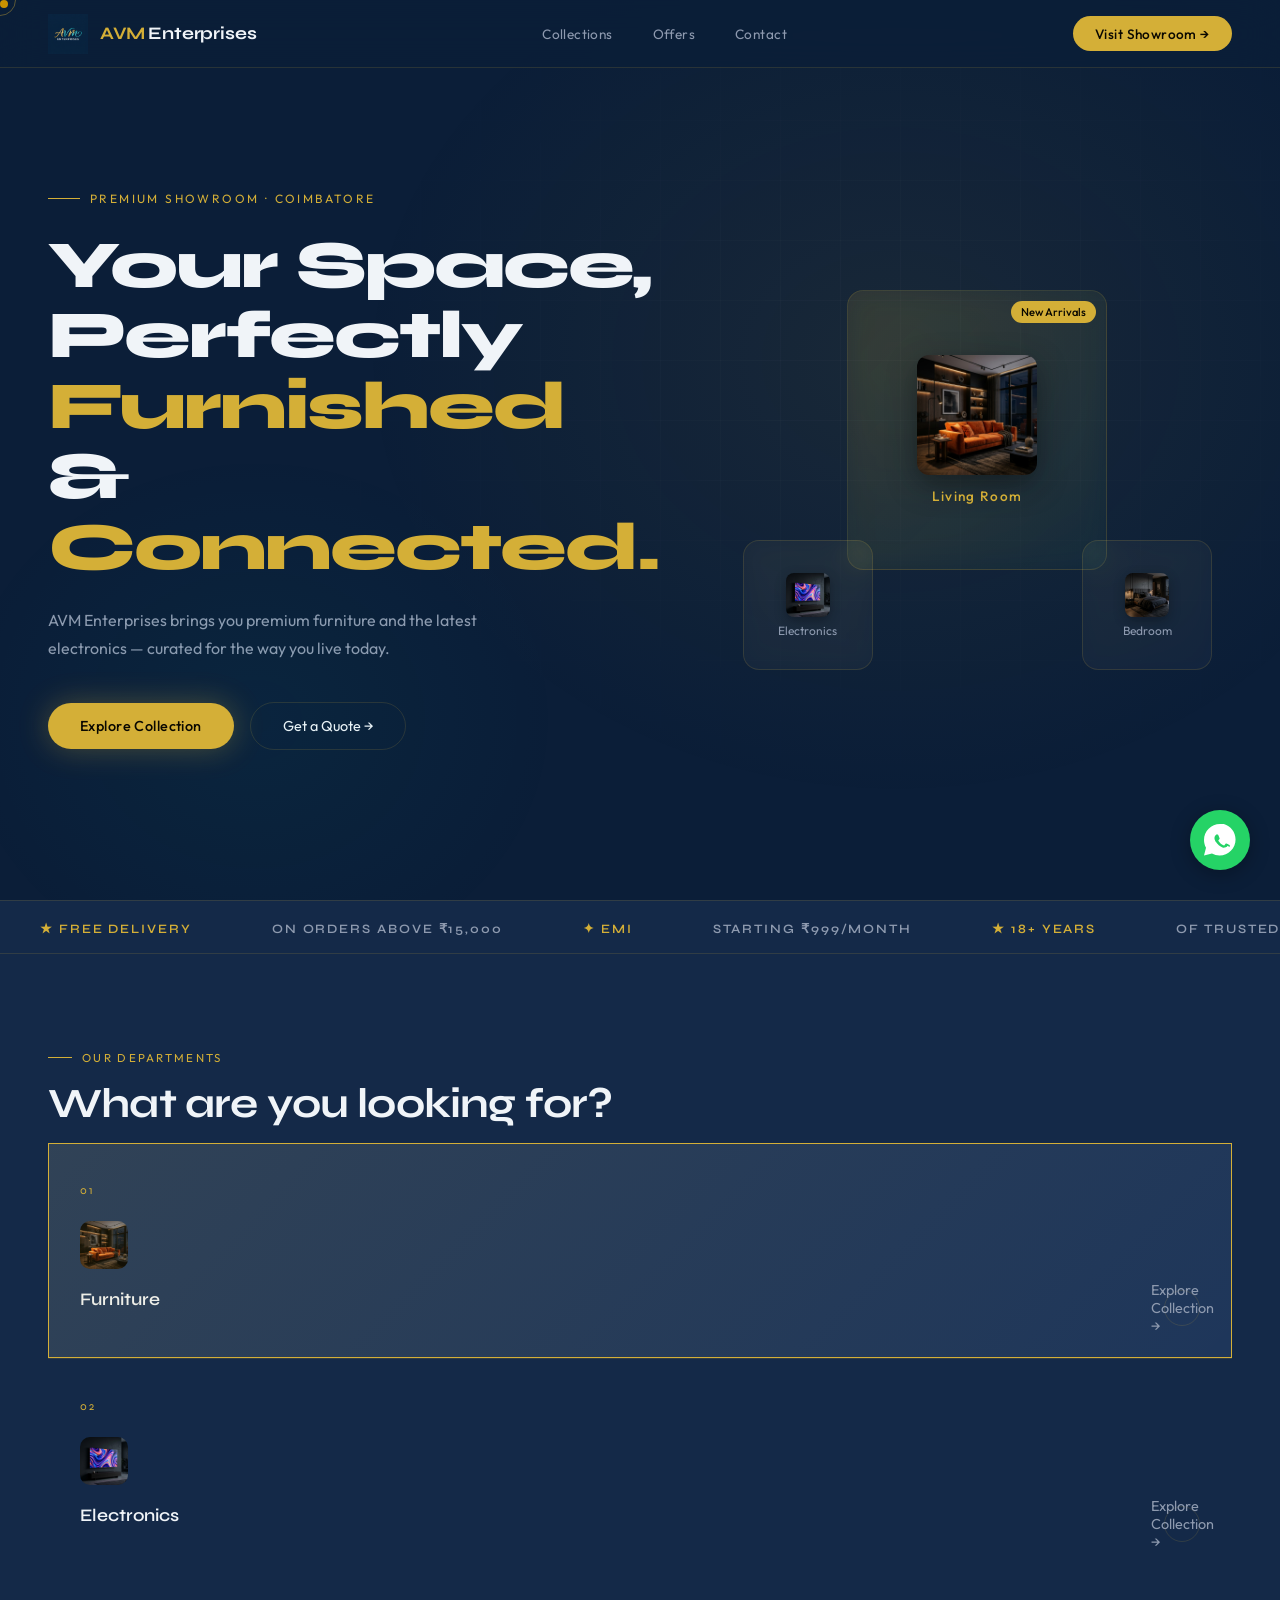
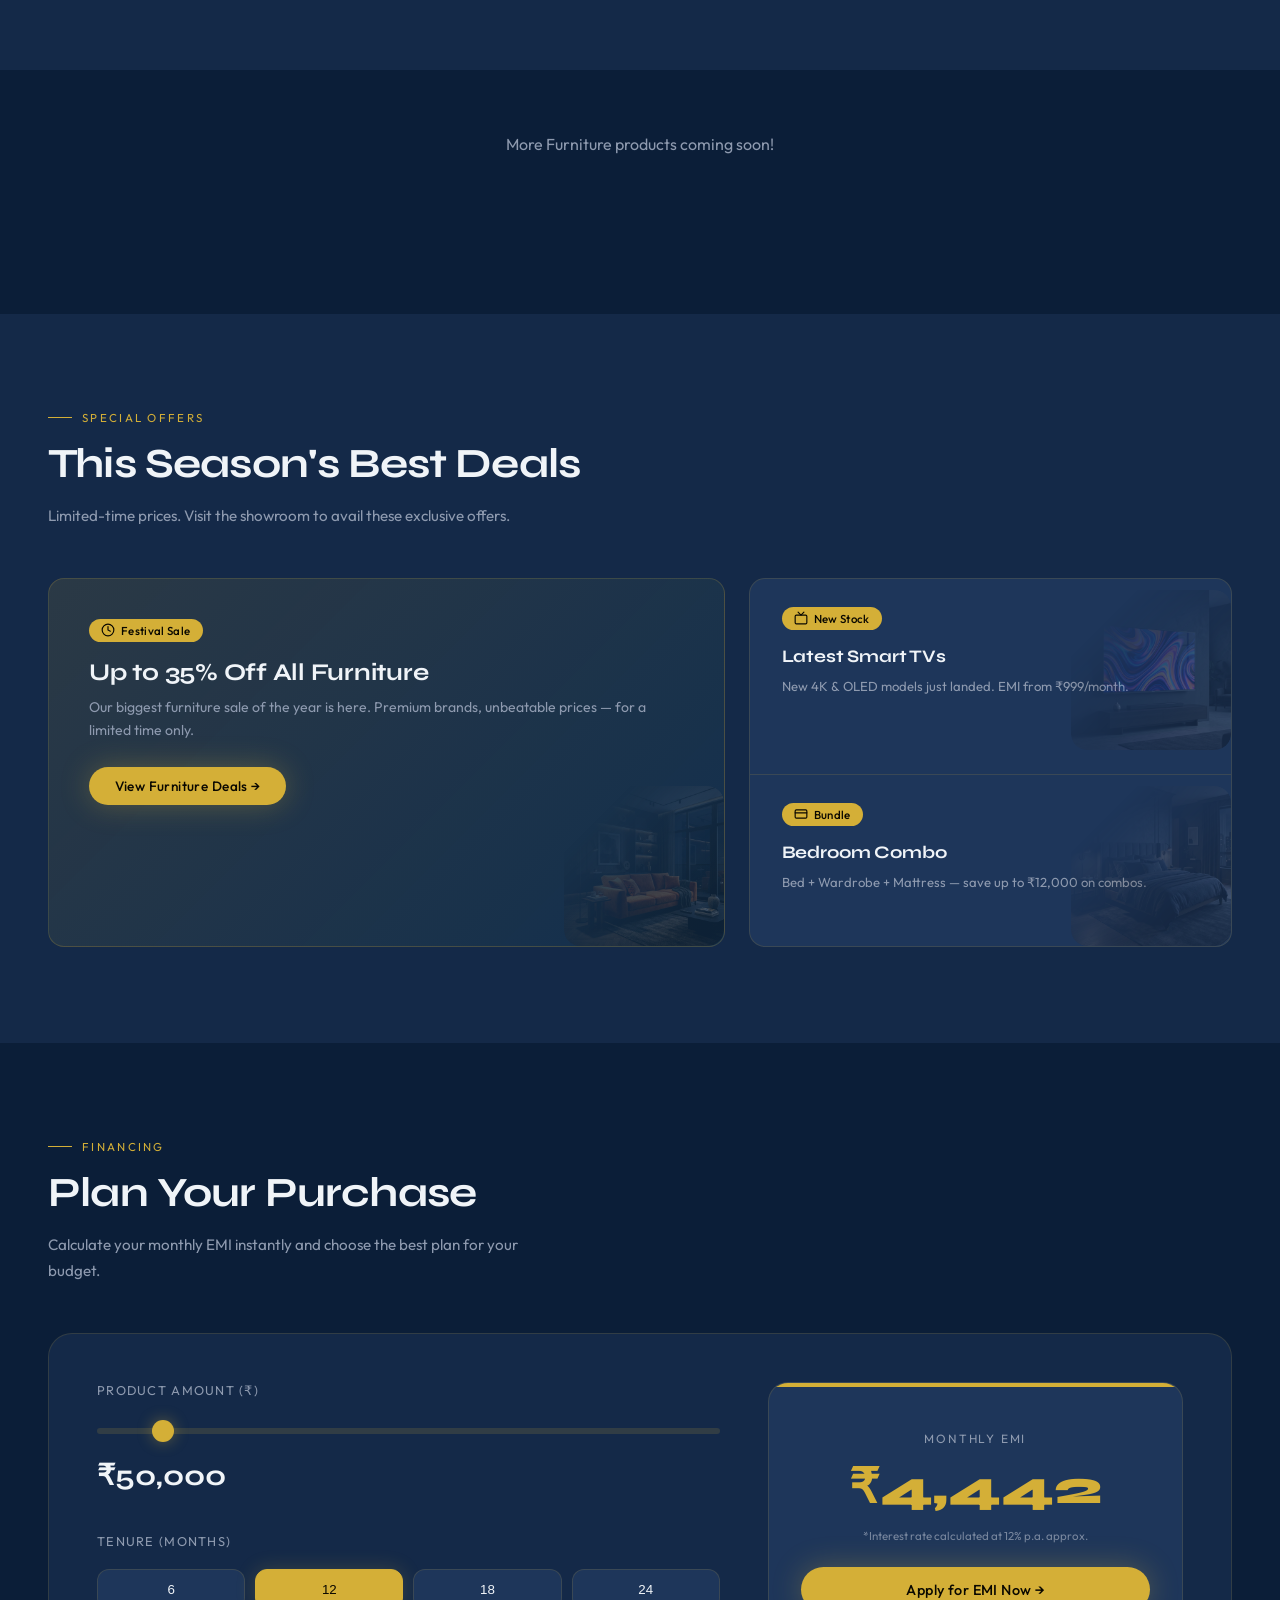
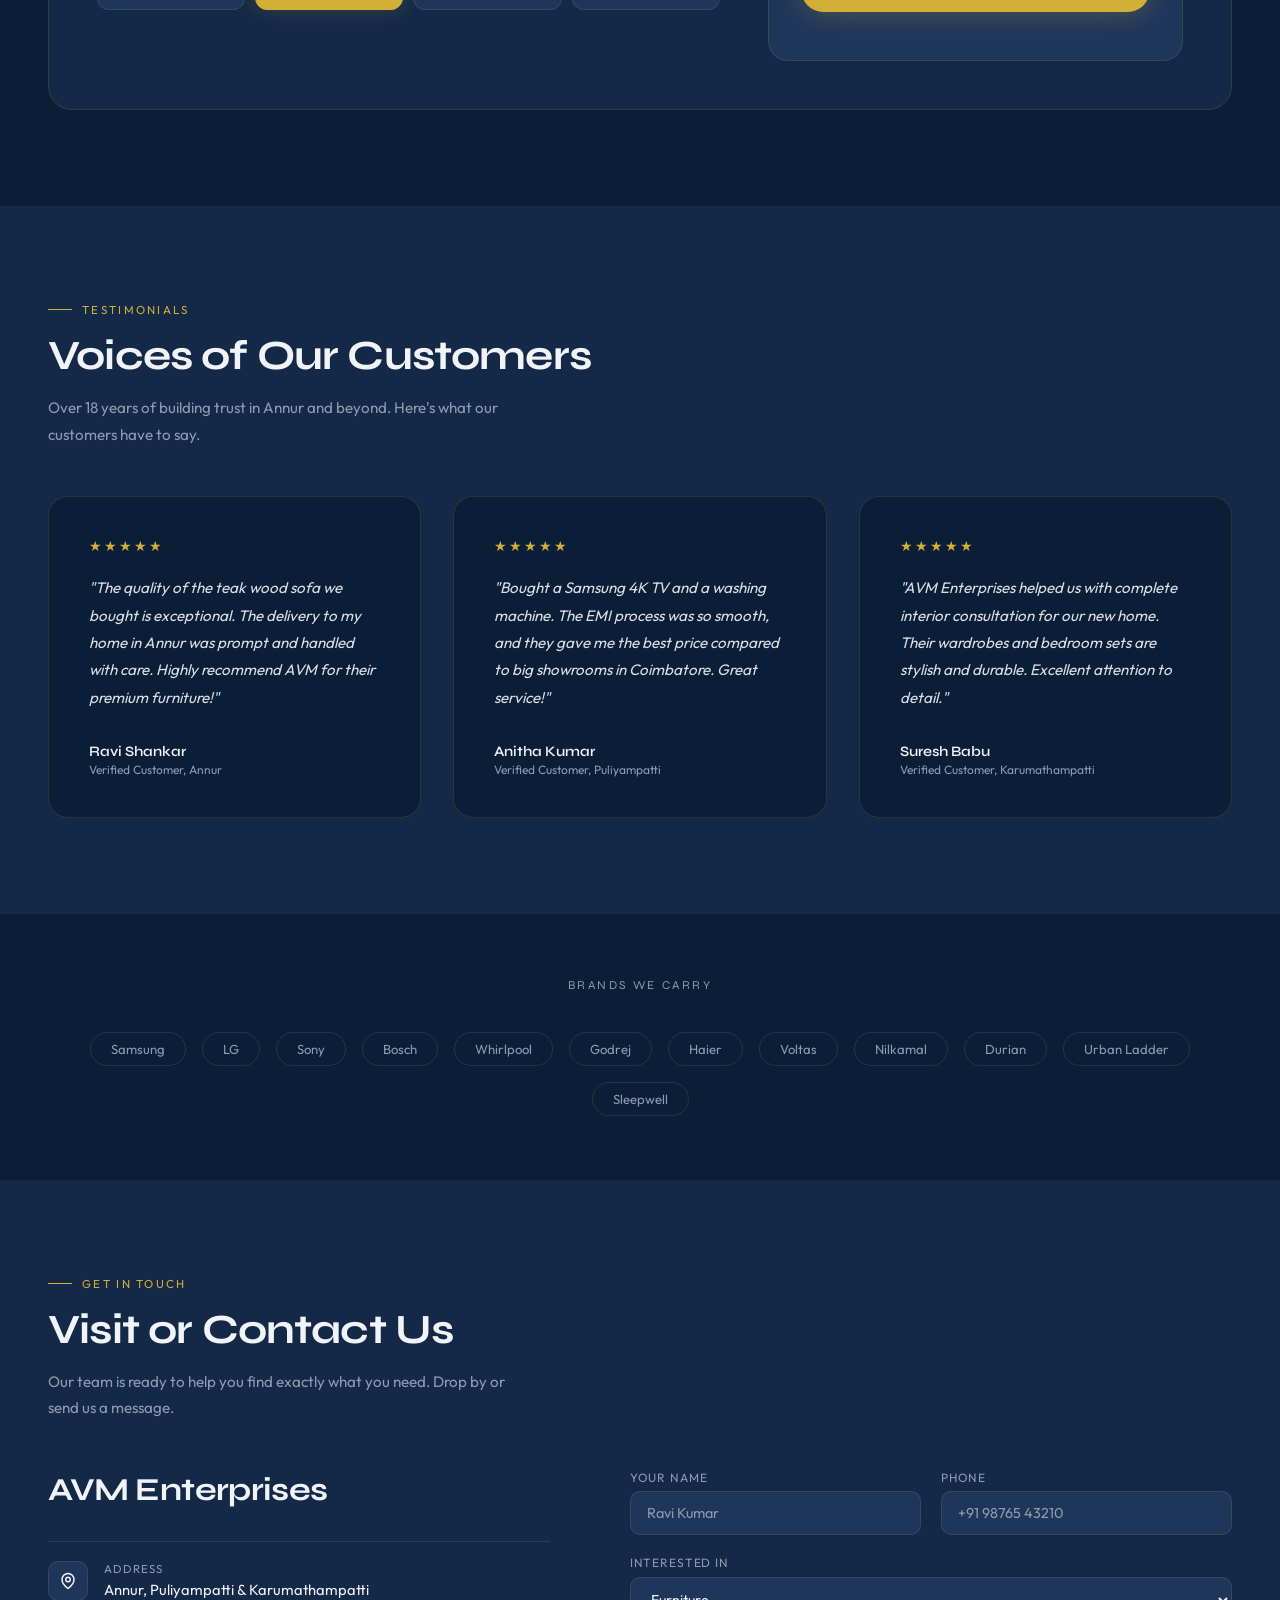
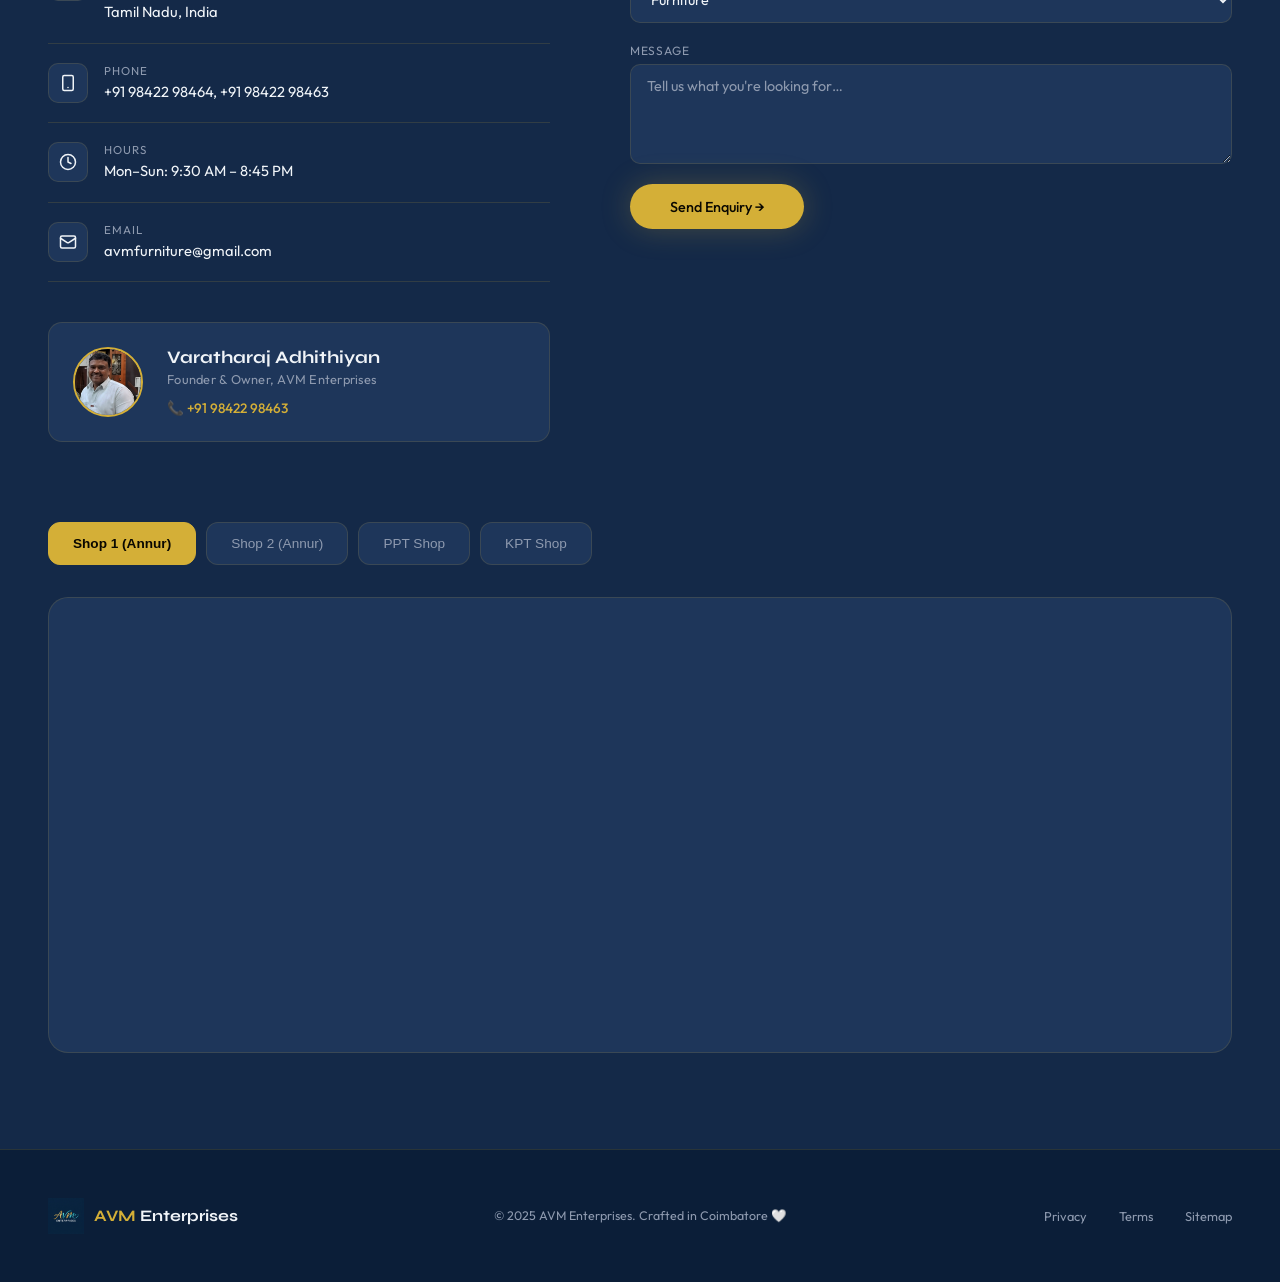
==== commit fda40060: "Add files via upload" ====
--- a/index.html
+++ b/index.html
@@ -7,6 +7,7 @@
 <link rel="preconnect" href="https://fonts.googleapis.com"/>
 <link href="https://fonts.googleapis.com/css2?family=Syne:wght@400;600;700;800&family=Outfit:wght@300;400;500&display=swap" rel="stylesheet"/>
 <link rel="stylesheet" href="style.css"/>
+<link rel="icon" href="favicon.svg" type="image/svg+xml"/>
 </head>
 <body>
 
@@ -18,19 +19,7 @@
 <div id="intro">
   <div class="intro-logo-wrap">
     <!-- AVM Logo SVG -->
-    <svg class="intro-logo-svg" viewBox="0 0 110 110" fill="none" xmlns="http://www.w3.org/2000/svg">
-      <rect width="110" height="110" rx="22" fill="#0E0C07"/>
-      <rect x="1" y="1" width="108" height="108" rx="21" stroke="#E8C870" stroke-width="1.5" stroke-opacity="0.6"/>
-      <!-- A -->
-      <path d="M18 78 L32 34 L46 78" stroke="#E8C870" stroke-width="3.5" stroke-linecap="round" stroke-linejoin="round" fill="none"/>
-      <line x1="22" y1="63" x2="42" y2="63" stroke="#E8C870" stroke-width="2.5" stroke-linecap="round"/>
-      <!-- V -->
-      <path d="M50 34 L61 70 L72 34" stroke="#F0EEE8" stroke-width="3.5" stroke-linecap="round" stroke-linejoin="round" fill="none"/>
-      <!-- M -->
-      <path d="M76 78 L76 34 L88 60 L100 34 L100 78" stroke="#F0EEE8" stroke-width="3.5" stroke-linecap="round" stroke-linejoin="round" fill="none"/>
-      <!-- bottom accent line -->
-      <line x1="18" y1="86" x2="100" y2="86" stroke="#E8C870" stroke-width="1" stroke-opacity="0.4" stroke-linecap="round"/>
-    </svg>
+    <img src="assets/logo.png" alt="AVM Logo" class="intro-logo-img">
 
     <div class="intro-brand">AVM Enterprises</div>
     <div class="intro-sub">Furniture &amp; Electronics</div>
@@ -42,14 +31,7 @@
 <!-- NAV -->
 <nav>
   <a class="nav-logo" href="#">
-    <svg class="nav-logo-icon" viewBox="0 0 36 36" fill="none" xmlns="http://www.w3.org/2000/svg">
-      <rect width="36" height="36" rx="8" fill="#0E0C07"/>
-      <rect x="0.5" y="0.5" width="35" height="35" rx="7.5" stroke="#E8C870" stroke-width="1" stroke-opacity="0.6"/>
-      <path d="M5 26 L10.5 11 L16 26" stroke="#E8C870" stroke-width="1.8" stroke-linecap="round" stroke-linejoin="round" fill="none"/>
-      <line x1="6.8" y1="21" x2="14.2" y2="21" stroke="#E8C870" stroke-width="1.4" stroke-linecap="round"/>
-      <path d="M18 11 L22.5 23 L27 11" stroke="#F0EEE8" stroke-width="1.8" stroke-linecap="round" stroke-linejoin="round" fill="none"/>
-      <path d="M29 26 L29 11 L32.5 20 L36 11 L36 26" stroke="#F0EEE8" stroke-width="1.8" stroke-linecap="round" stroke-linejoin="round" fill="none"/>
-    </svg>
+    <img src="assets/logo.png" alt="AVM Logo" class="nav-logo-img">
     <div class="nav-logo-text"><span>AVM</span> Enterprises</div>
   </a>
   <div class="hamburger" id="hamburger">
@@ -319,14 +301,7 @@
   <!-- FOOTER -->
   <footer>
     <div class="footer-logo">
-      <svg class="footer-logo-icon" viewBox="0 0 32 32" fill="none" xmlns="http://www.w3.org/2000/svg">
-        <rect width="32" height="32" rx="7" fill="#0E0C07"/>
-        <rect x="0.5" y="0.5" width="31" height="31" rx="6.5" stroke="#E8C870" stroke-opacity="0.5"/>
-        <path d="M4 24 L9 9 L14 24" stroke="#E8C870" stroke-width="1.6" stroke-linecap="round" stroke-linejoin="round" fill="none"/>
-        <line x1="5.5" y1="19.5" x2="12.5" y2="19.5" stroke="#E8C870" stroke-width="1.3" stroke-linecap="round"/>
-        <path d="M16 9 L20 21 L24 9" stroke="#F0EEE8" stroke-width="1.6" stroke-linecap="round" stroke-linejoin="round" fill="none"/>
-        <path d="M26 24 L26 9 L28.8 17 L31.5 9" stroke="#F0EEE8" stroke-width="1.6" stroke-linecap="round" stroke-linejoin="round" fill="none"/>
-      </svg>
+      <img src="assets/logo.png" alt="AVM Logo" class="footer-logo-img">
       <div class="footer-logo-text"><span>AVM</span> Enterprises</div>
     </div>
     <p class="footer-copy">© 2025 AVM Enterprises. Crafted in Coimbatore 🤍</p>
@@ -406,6 +381,7 @@
   </div>
 </div>
 
+
 <script src="script.js"></script>
 </body>
 </html>
--- a/style.css
+++ b/style.css
@@ -5,14 +5,14 @@
 }
 
 :root {
-  --bg: #080A0F;
-  --surface: #0E1118;
-  --surface2: #141720;
-  --accent: #E8C870;
-  --accent2: #F5DFA0;
-  --white: #F0EEE8;
-  --muted: #6B7080;
-  --border: rgba(255, 255, 255, 0.07);
+  --bg: #0B1E38;
+  --surface: #142948;
+  --surface2: #1E365A;
+  --accent: #D4AF37;
+  --accent2: #00D2D3;
+  --white: #F0F4F8;
+  --muted: #8E9AAF;
+  --border: rgba(212, 175, 55, 0.15);
   --font-display: 'Syne', sans-serif;
   --font-body: 'Outfit', sans-serif;
 }
@@ -33,7 +33,7 @@
   position: fixed;
   inset: 0;
   z-index: 9999;
-  background: #050608;
+  background: #081629;
   display: flex;
   flex-direction: column;
   align-items: center;
@@ -68,10 +68,10 @@
   }
 }
 
-.intro-logo-svg {
-  width: 110px;
-  height: 110px;
-  margin-bottom: 18px;
+.intro-logo-img {
+  width: 140px;
+  height: auto;
+  margin-bottom: 24px;
 }
 
 .intro-brand {
@@ -158,7 +158,7 @@
 .cursor-ring {
   width: 32px;
   height: 32px;
-  border: 1px solid rgba(232, 200, 112, 0.4);
+  border: 1px solid rgba(212, 175, 55, 0.4);
   border-radius: 50%;
   position: fixed;
   top: 0;
@@ -180,7 +180,7 @@
   display: flex;
   align-items: center;
   justify-content: space-between;
-  background: rgba(8, 10, 15, 0.7);
+  background: rgba(11, 30, 56, 0.7);
   backdrop-filter: blur(20px);
   border-bottom: 1px solid var(--border);
   animation: navSlide 0.7s ease 3.6s both;
@@ -205,9 +205,9 @@
   text-decoration: none;
 }
 
-.nav-logo-icon {
-  width: 36px;
-  height: 36px;
+.nav-logo-img {
+  height: 40px;
+  width: auto;
 }
 
 .nav-logo-text {
@@ -302,8 +302,8 @@
 .hero-bg {
   position: absolute;
   inset: 0;
-  background: radial-gradient(ellipse 60% 70% at 70% 40%, rgba(232, 200, 112, 0.07) 0%, transparent 70%),
-    radial-gradient(ellipse 40% 50% at 20% 80%, rgba(232, 200, 112, 0.04) 0%, transparent 60%);
+  background: radial-gradient(ellipse 60% 70% at 70% 40%, rgba(212, 175, 55, 0.07) 0%, transparent 70%),
+    radial-gradient(ellipse 40% 50% at 20% 80%, rgba(0, 210, 211, 0.04) 0%, transparent 60%);
   pointer-events: none;
 }
 
@@ -322,7 +322,7 @@
   position: absolute;
   inset: 0;
   pointer-events: none;
-  background: radial-gradient(600px circle at var(--x) var(--y), rgba(232, 200, 112, 0.08), transparent 40%);
+  background: radial-gradient(600px circle at var(--x) var(--y), rgba(0, 210, 211, 0.08), transparent 40%);
   z-index: 1;
 }
 
@@ -417,7 +417,7 @@
   cursor: pointer;
   border-radius: 100px;
   letter-spacing: 0.03em;
-  box-shadow: 0 0 30px rgba(232, 200, 112, 0.3);
+  box-shadow: 0 0 30px rgba(212, 175, 55, 0.3);
   transition: box-shadow 0.3s, transform 0.2s;
   position: relative;
   overflow: hidden;
@@ -439,7 +439,7 @@
 }
 
 .btn-glow:hover {
-  box-shadow: 0 0 50px rgba(232, 200, 112, 0.5);
+  box-shadow: 0 0 50px rgba(212, 175, 55, 0.5);
   transform: scale(1.03);
 }
 
@@ -456,7 +456,7 @@
 }
 
 .btn-ghost:hover {
-  border-color: rgba(232, 200, 112, 0.5);
+  border-color: rgba(212, 175, 55, 0.5);
   color: var(--accent);
 }
 
@@ -488,7 +488,7 @@
   top: 40px;
   left: 50%;
   transform: translateX(-50%);
-  background: linear-gradient(135deg, rgba(232, 200, 112, 0.1), rgba(232, 200, 112, 0.03));
+  background: linear-gradient(135deg, rgba(212, 175, 55, 0.1), rgba(0, 210, 211, 0.03));
 }
 
 .hv-main>img {
@@ -710,7 +710,7 @@
   content: '';
   position: absolute;
   inset: 0;
-  background: linear-gradient(135deg, rgba(232, 200, 112, 0.06), transparent);
+  background: linear-gradient(135deg, rgba(212, 175, 55, 0.06), transparent);
   opacity: 0;
   transition: opacity 0.3s;
 }
@@ -731,7 +731,7 @@
 
 .cat-card.active::before {
   opacity: 1;
-  background: linear-gradient(135deg, rgba(232, 200, 112, 0.1), transparent);
+  background: linear-gradient(135deg, rgba(212, 175, 55, 0.1), transparent);
 }
 
 .cat-num {
@@ -812,7 +812,7 @@
 }
 
 .prod-card:hover {
-  border-color: rgba(232, 200, 112, 0.4);
+  border-color: rgba(212, 175, 55, 0.4);
   transform: translateY(-5px);
 }
 
@@ -842,12 +842,12 @@
   position: absolute;
   top: 10px;
   left: 10px;
-  background: rgba(232, 200, 112, 0.15);
+  background: rgba(212, 175, 55, 0.15);
   color: var(--accent);
   font-size: 0.68rem;
   padding: 3px 9px;
   border-radius: 100px;
-  border: 1px solid rgba(232, 200, 112, 0.2);
+  border: 1px solid rgba(212, 175, 55, 0.2);
   letter-spacing: 0.05em;
 }
 
@@ -891,7 +891,7 @@
 
 .prod-save {
   font-size: 0.72rem;
-  background: rgba(232, 200, 112, 0.12);
+  background: rgba(212, 175, 55, 0.12);
   color: var(--accent);
   padding: 2px 7px;
   border-radius: 100px;
@@ -927,7 +927,7 @@
 .search-input:focus {
   outline: none;
   border-color: var(--accent);
-  box-shadow: 0 0 20px rgba(232, 200, 112, 0.1);
+  box-shadow: 0 0 20px rgba(212, 175, 55, 0.1);
 }
 
 .search-icon {
@@ -985,7 +985,7 @@
 .prod-btn:hover {
   border-color: var(--accent);
   color: var(--accent);
-  background: rgba(232, 200, 112, 0.05);
+  background: rgba(212, 175, 55, 0.05);
 }
 
 /* -- OFFERS -- */
@@ -1013,8 +1013,8 @@
 }
 
 .offer-main {
-  background: linear-gradient(135deg, rgba(232, 200, 112, 0.12) 0%, rgba(232, 200, 112, 0.04) 100%);
-  border: 1px solid rgba(232, 200, 112, 0.2);
+  background: linear-gradient(135deg, rgba(212, 175, 55, 0.12) 0%, rgba(0, 210, 211, 0.04) 100%);
+  border: 1px solid rgba(212, 175, 55, 0.2);
 }
 
 .offer-secondary {
@@ -1119,7 +1119,7 @@
 }
 
 .brand-chip:hover {
-  border-color: rgba(232, 200, 112, 0.4);
+  border-color: rgba(212, 175, 55, 0.4);
   color: var(--white);
 }
 
@@ -1195,7 +1195,7 @@
 }
 
 .founder-card:hover {
-  border-color: rgba(232, 200, 112, 0.4);
+  border-color: rgba(212, 175, 55, 0.4);
 }
 
 .founder-img {
@@ -1279,7 +1279,7 @@
 .form-group input:focus,
 .form-group textarea:focus,
 .form-group select:focus {
-  border-color: rgba(232, 200, 112, 0.5);
+  border-color: rgba(212, 175, 55, 0.5);
 }
 
 .form-group select option {
@@ -1302,12 +1302,12 @@
   cursor: pointer;
   border-radius: 100px;
   align-self: flex-start;
-  box-shadow: 0 0 30px rgba(232, 200, 112, 0.25);
+  box-shadow: 0 0 30px rgba(212, 175, 55, 0.25);
   transition: box-shadow 0.3s, transform 0.2s;
 }
 
 .submit-btn:hover {
-  box-shadow: 0 0 50px rgba(232, 200, 112, 0.45);
+  box-shadow: 0 0 50px rgba(212, 175, 55, 0.45);
   transform: scale(1.03);
 }
 
@@ -1328,9 +1328,9 @@
   gap: 10px;
 }
 
-.footer-logo-icon {
-  width: 32px;
-  height: 32px;
+.footer-logo-img {
+  height: 36px;
+  width: auto;
 }
 
 .footer-logo-text {
@@ -1385,7 +1385,7 @@
   position: fixed;
   inset: 0;
   z-index: 10000;
-  background: rgba(5, 6, 8, 0.8);
+  background: rgba(8, 22, 41, 0.8);
   backdrop-filter: blur(10px);
   display: flex;
   align-items: center;
@@ -1472,7 +1472,7 @@
 
 .showroom-item:hover {
   border-color: var(--accent);
-  background: rgba(232, 200, 112, 0.05);
+  background: rgba(212, 175, 55, 0.05);
   transform: translateY(-2px);
   box-shadow: 0 8px 20px rgba(0, 0, 0, 0.3);
 }
@@ -1482,7 +1482,7 @@
   align-items: center;
   justify-content: center;
   color: var(--accent);
-  background: rgba(232, 200, 112, 0.1);
+  background: rgba(212, 175, 55, 0.1);
   width: 36px;
   height: 36px;
   border-radius: 50%;
@@ -1533,6 +1533,17 @@
   .hero {
     grid-template-columns: 1fr;
     padding-top: 140px;
+    gap: 2rem;
+    text-align: center;
+  }
+
+  .hero-desc {
+    margin-left: auto;
+    margin-right: auto;
+  }
+
+  .hero-actions {
+    justify-content: center;
   }
 
   .hero-visual {
@@ -1561,11 +1572,15 @@
   footer {
     grid-template-columns: 1fr;
     gap: 2rem;
-    text-align: left;
+    text-align: center;
+  }
+
+  .footer-logo {
+    justify-content: center;
   }
 
   .footer-links {
-    justify-content: flex-start;
+    justify-content: center;
   }
 }
 
@@ -1683,6 +1698,7 @@
 
   .prod-grid {
     grid-template-columns: 1fr;
+    gap: 1.5rem;
   }
 
   .form-row {
@@ -1720,6 +1736,21 @@
   }
 }
 
+@media (max-width: 480px) {
+  .hero h1 {
+    font-size: 2.2rem;
+  }
+  .section-title {
+    font-size: 2rem;
+  }
+  .hero-actions {
+    flex-direction: column;
+  }
+  .hero-actions button {
+    width: 100%;
+  }
+}
+
 /* -- INTERACTIVE MAP -- */
 .map-section {
   margin-top: 5rem;
@@ -1763,13 +1794,9 @@
 }
 
 .map-container iframe {
-  filter: grayscale(1) invert(0.9) contrast(1.2); /* Dark theme map effect */
-  opacity: 0.8;
-  transition: opacity 0.3s;
-}
-
-.map-container:hover iframe {
-  opacity: 1;
+  width: 100%;
+  height: 450px;
+  border: 0;
 }
 /* -- EMI CALCULATOR -- */
 .emi-calc {
@@ -1802,6 +1829,7 @@
 .emi-slider {
   width: 100%;
   -webkit-appearance: none;
+  appearance: none;
   height: 6px;
   background: var(--border);
   border-radius: 5px;
@@ -1811,12 +1839,13 @@
 
 .emi-slider::-webkit-slider-thumb {
   -webkit-appearance: none;
+  appearance: none;
   width: 22px;
   height: 22px;
   background: var(--accent);
   border-radius: 50%;
   cursor: pointer;
-  box-shadow: 0 0 15px rgba(232, 200, 112, 0.4);
+  box-shadow: 0 0 15px rgba(212, 175, 55, 0.4);
   transition: transform 0.2s;
 }
 
@@ -1859,7 +1888,7 @@
   background: var(--accent);
   color: #0A0800;
   border-color: var(--accent);
-  box-shadow: 0 0 20px rgba(232, 200, 112, 0.2);
+  box-shadow: 0 0 20px rgba(212, 175, 55, 0.2);
 }
 
 .emi-result {
@@ -1936,7 +1965,7 @@
 
 .review-card:hover {
   transform: translateY(-8px);
-  border-color: rgba(232, 200, 112, 0.4);
+  border-color: rgba(212, 175, 55, 0.4);
 }
 
 .review-stars {
@@ -2058,7 +2087,7 @@
 
 .qv-save {
   font-size: 0.85rem;
-  background: rgba(232, 200, 112, 0.1);
+  background: rgba(212, 175, 55, 0.1);
   color: var(--accent);
   padding: 4px 12px;
   border-radius: 100px;
@@ -2162,7 +2191,7 @@
 .wa-tooltip {
   position: absolute;
   right: 80px;
-  background: rgba(8, 10, 15, 0.9);
+  background: rgba(8, 22, 41, 0.9);
   color: var(--white);
   padding: 8px 16px;
   border-radius: 8px;
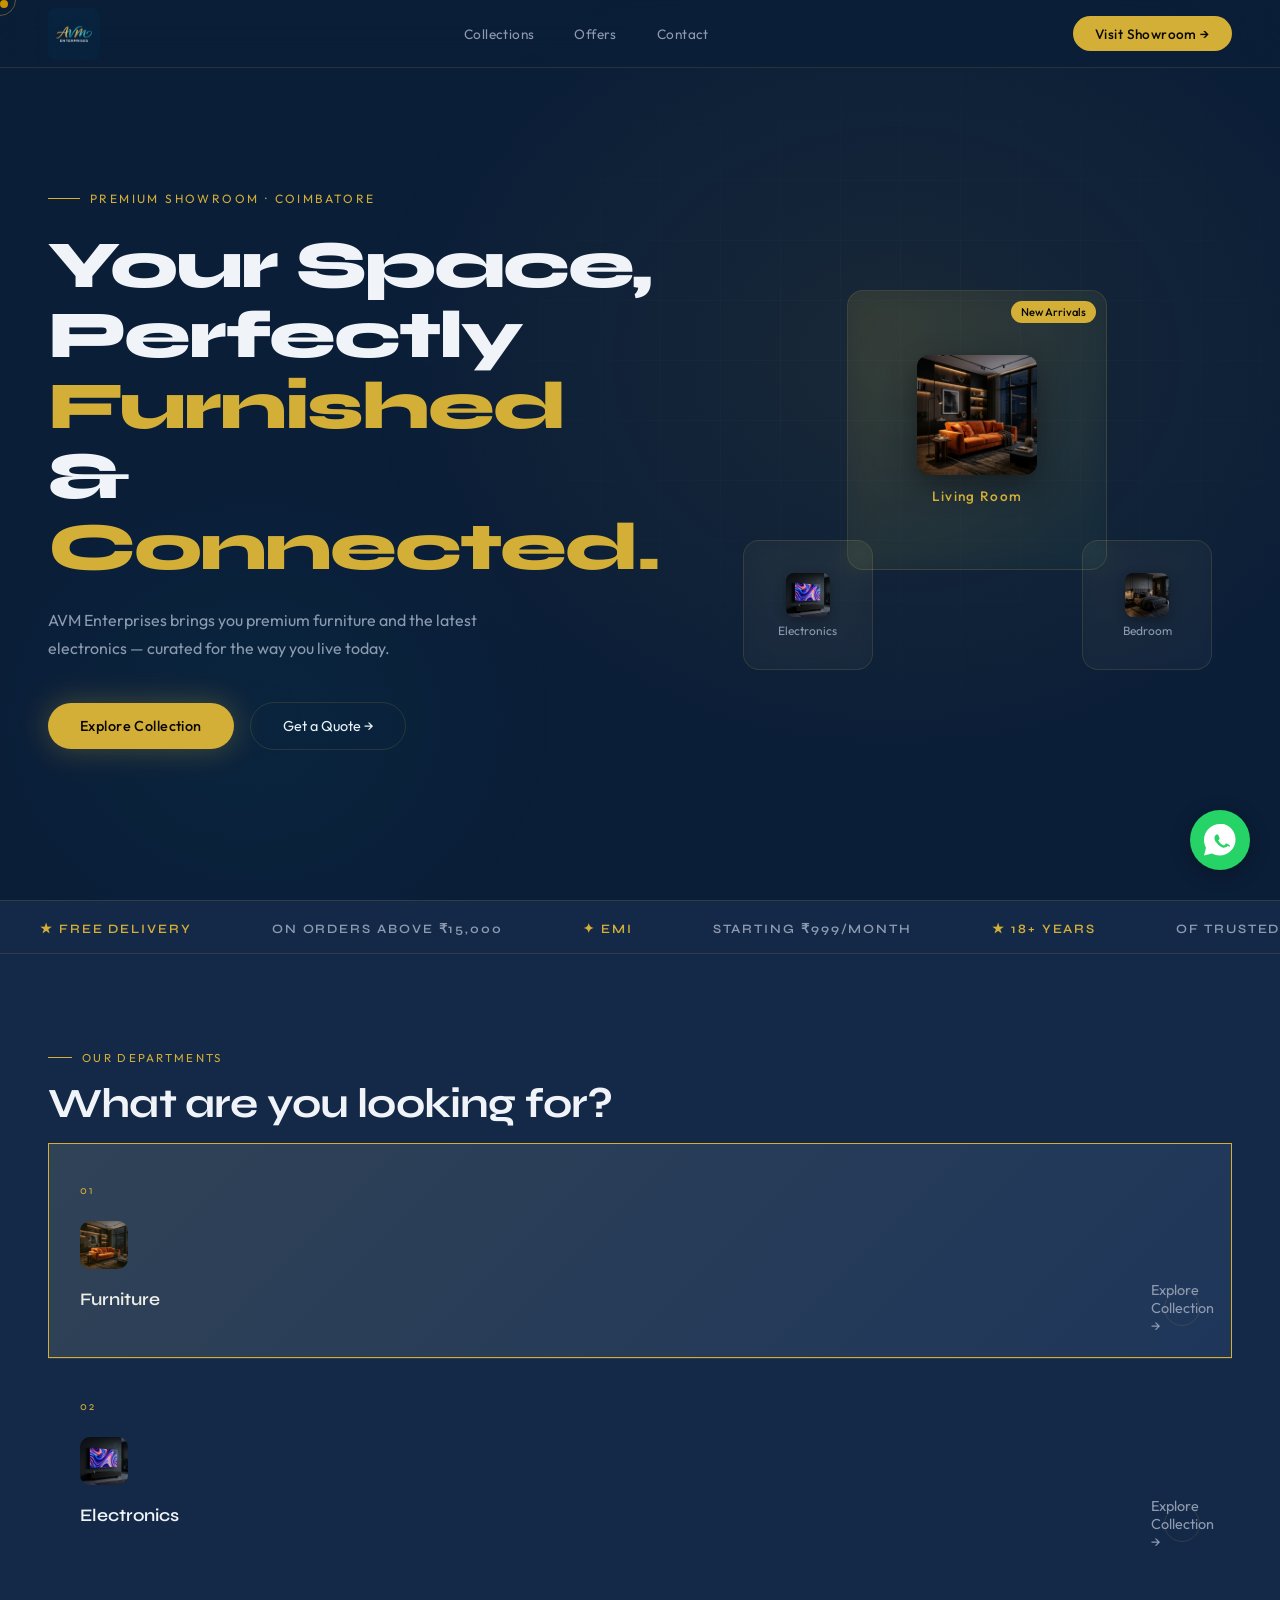
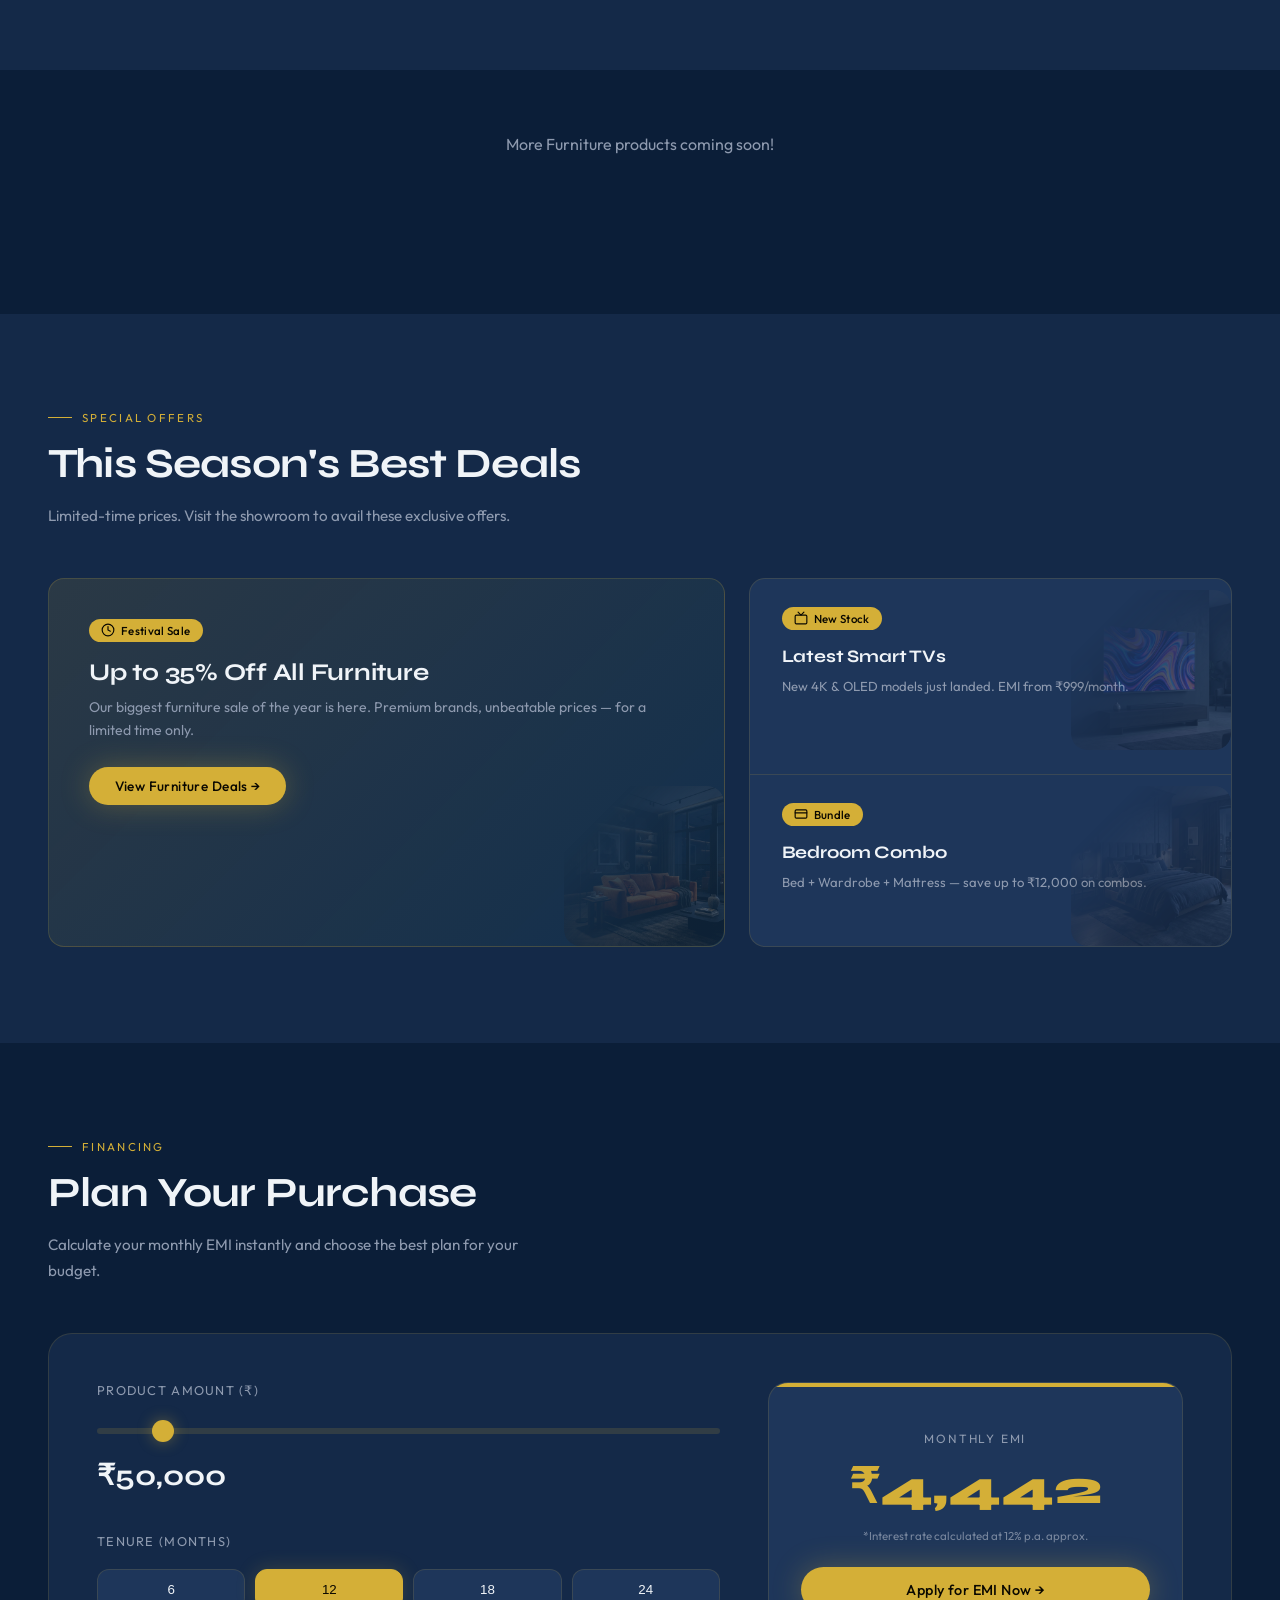
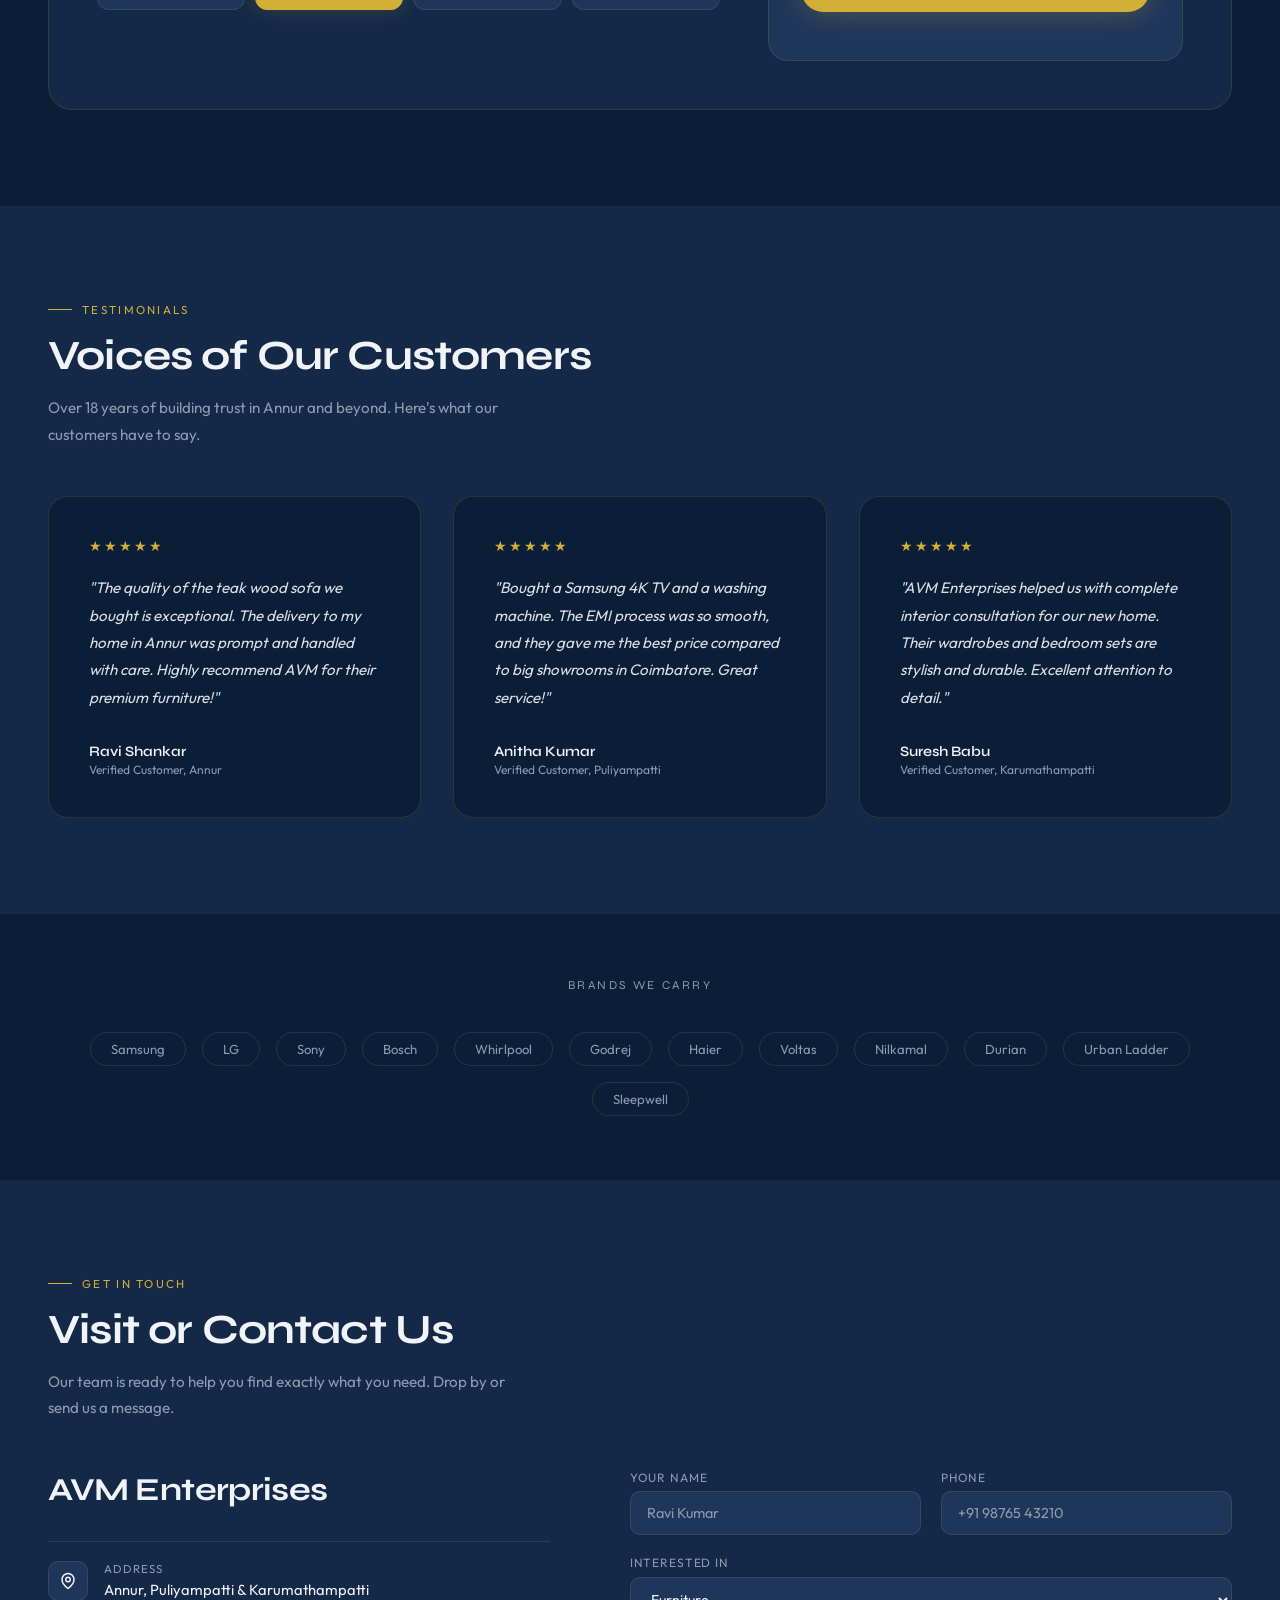
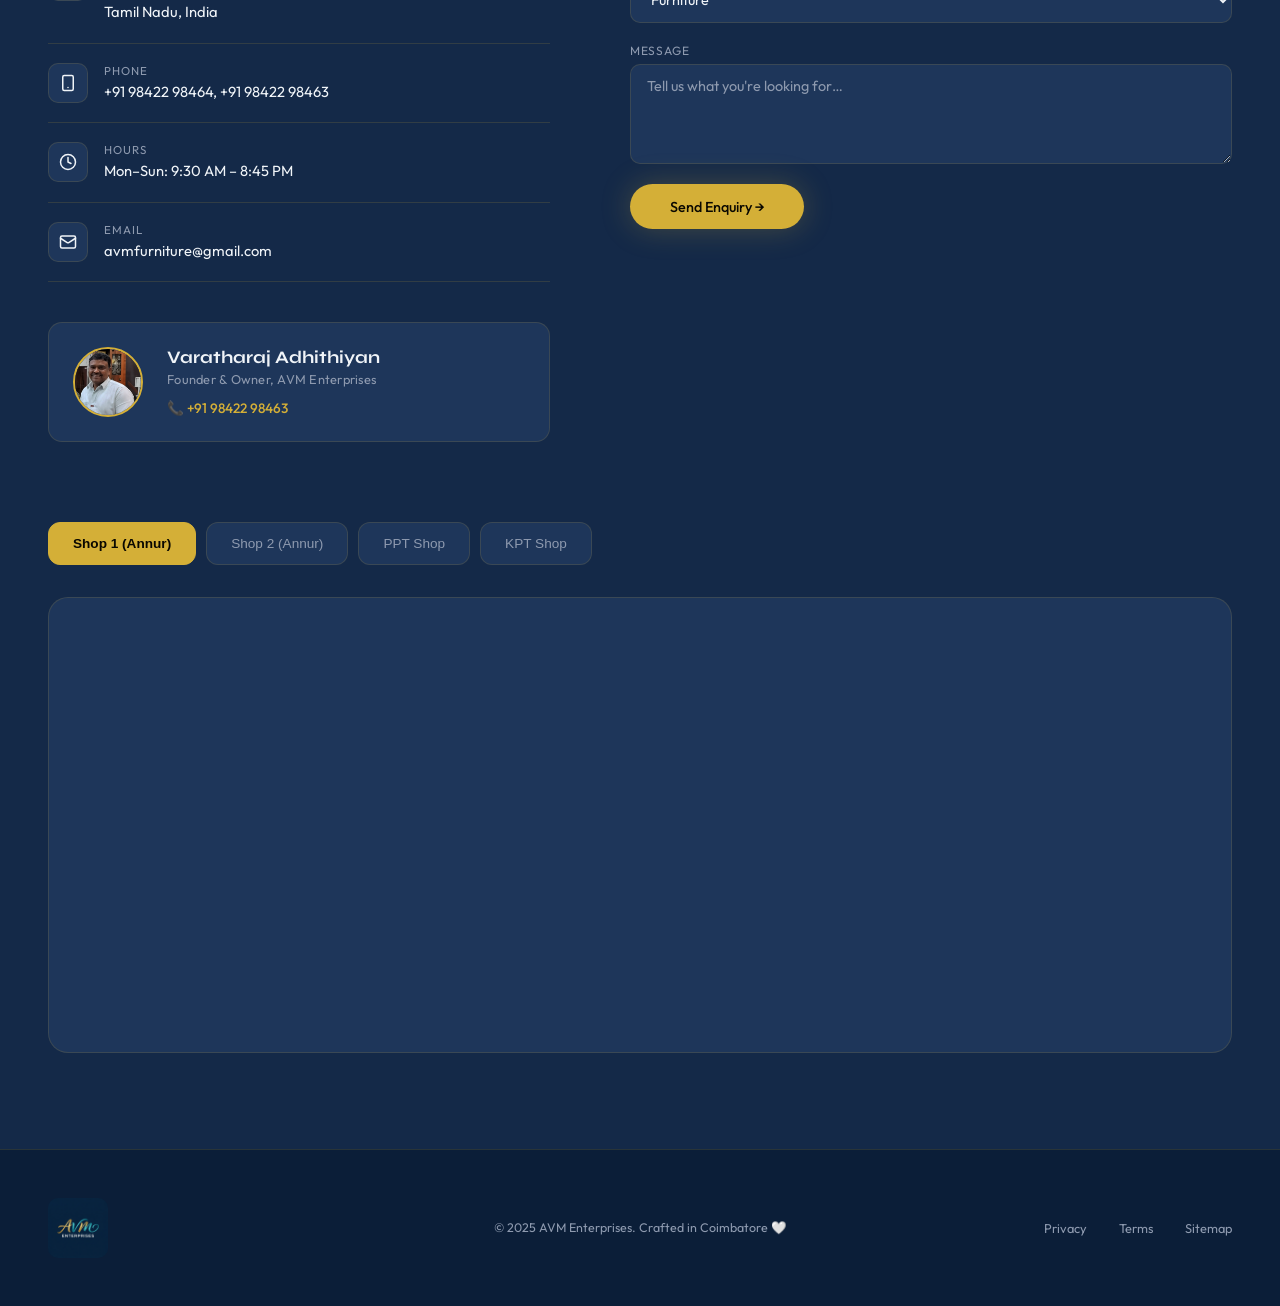
==== commit 10f802e9: "Add files via upload" ====
--- a/index.html
+++ b/index.html
@@ -19,10 +19,7 @@
 <div id="intro">
   <div class="intro-logo-wrap">
     <!-- AVM Logo SVG -->
-    <img src="assets/logo.png" alt="AVM Logo" class="intro-logo-img">
-
-    <div class="intro-brand">AVM Enterprises</div>
-    <div class="intro-sub">Furniture &amp; Electronics</div>
+    <img src="assets/logo.png" alt="AVM Enterprises" class="intro-logo-img">
     <div class="intro-line"></div>
     <div class="intro-loading">Loading experience…</div>
   </div>
@@ -31,8 +28,7 @@
 <!-- NAV -->
 <nav>
   <a class="nav-logo" href="#">
-    <img src="assets/logo.png" alt="AVM Logo" class="nav-logo-img">
-    <div class="nav-logo-text"><span>AVM</span> Enterprises</div>
+    <img src="assets/logo.png" alt="AVM Enterprises" class="nav-logo-img">
   </a>
   <div class="hamburger" id="hamburger">
     <span></span><span></span><span></span>
@@ -301,8 +297,7 @@
   <!-- FOOTER -->
   <footer>
     <div class="footer-logo">
-      <img src="assets/logo.png" alt="AVM Logo" class="footer-logo-img">
-      <div class="footer-logo-text"><span>AVM</span> Enterprises</div>
+      <img src="assets/logo.png" alt="AVM Enterprises" class="footer-logo-img">
     </div>
     <p class="footer-copy">© 2025 AVM Enterprises. Crafted in Coimbatore 🤍</p>
     <div class="footer-links"><a>Privacy</a><a>Terms</a><a>Sitemap</a></div>
--- a/style.css
+++ b/style.css
@@ -69,9 +69,11 @@
 }
 
 .intro-logo-img {
-  width: 140px;
+  width: 280px;
   height: auto;
-  margin-bottom: 24px;
+  margin-bottom: 2rem;
+  border-radius: 20px;
+  box-shadow: 0 10px 40px rgba(0, 0, 0, 0.4);
 }
 
 .intro-brand {
@@ -206,8 +208,9 @@
 }
 
 .nav-logo-img {
-  height: 40px;
+  height: 52px;
   width: auto;
+  border-radius: 8px;
 }
 
 .nav-logo-text {
@@ -1329,8 +1332,9 @@
 }
 
 .footer-logo-img {
-  height: 36px;
+  height: 60px;
   width: auto;
+  border-radius: 10px;
 }
 
 .footer-logo-text {
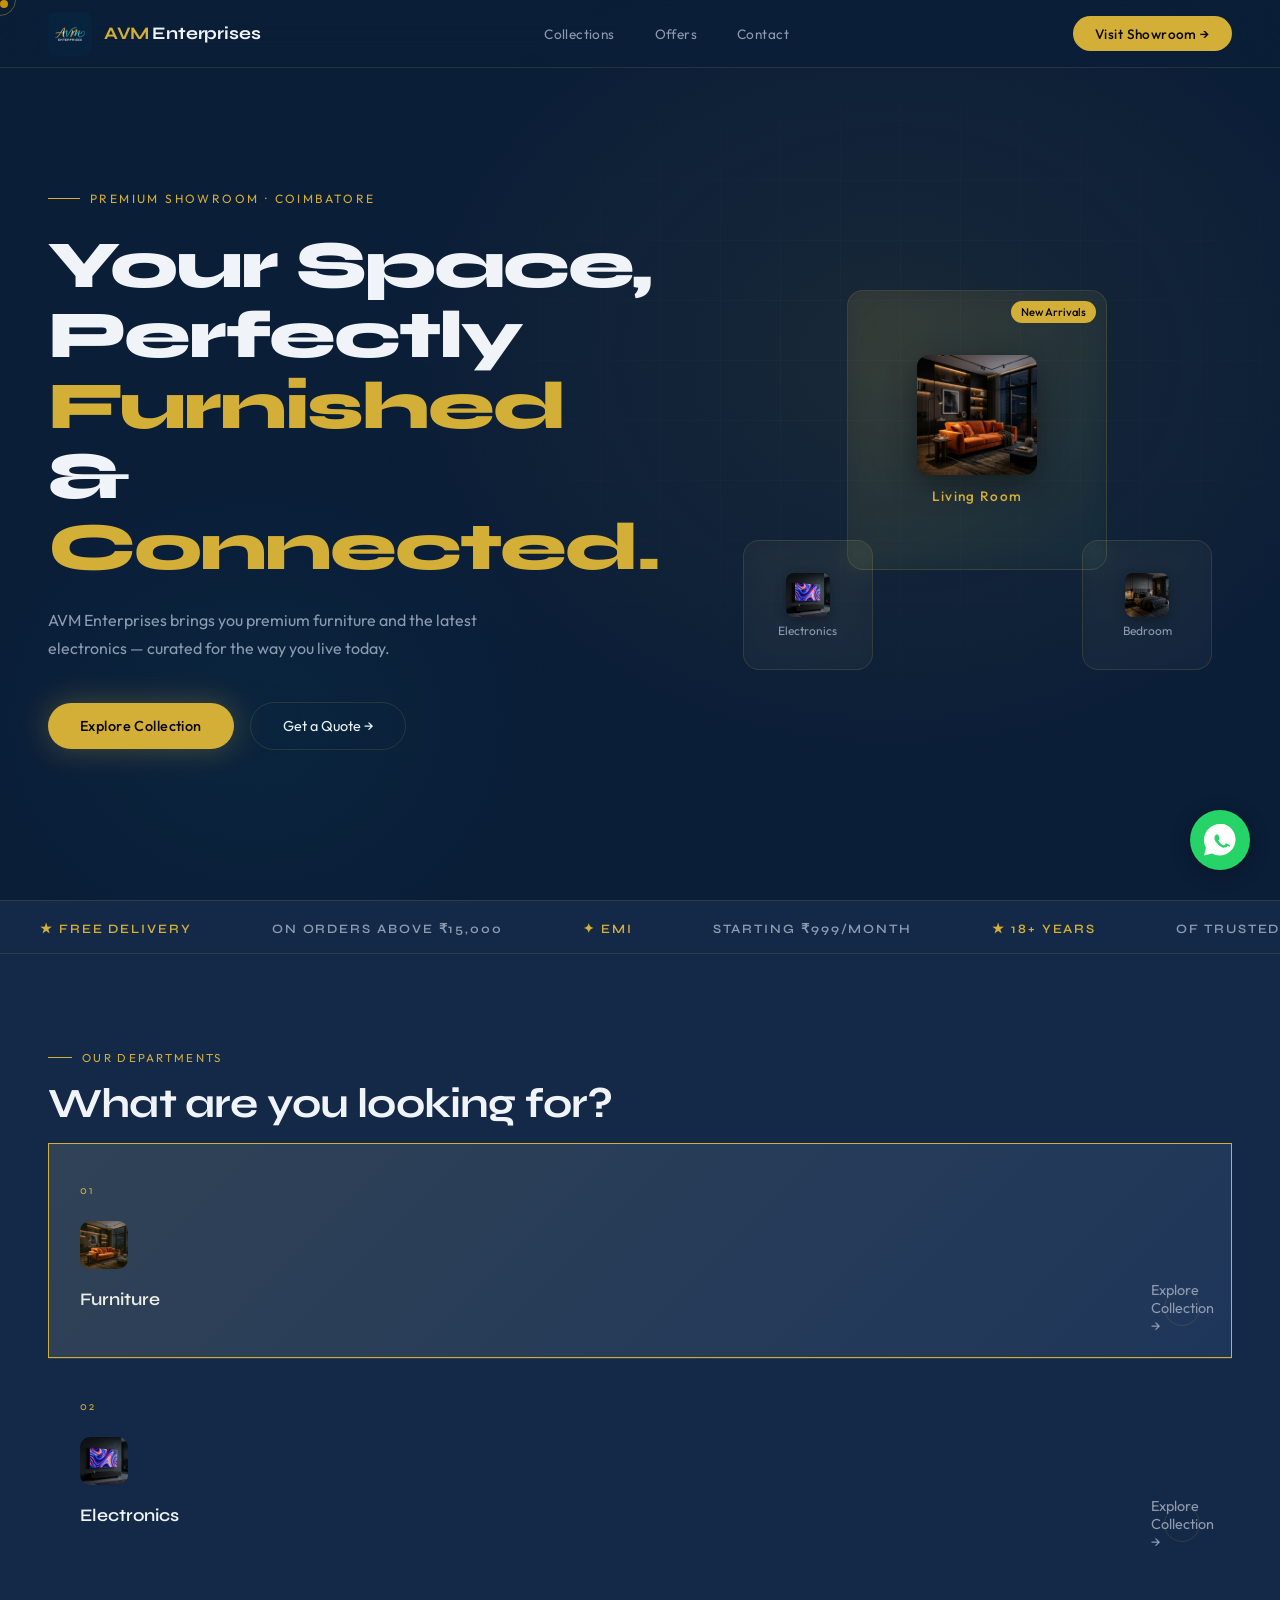
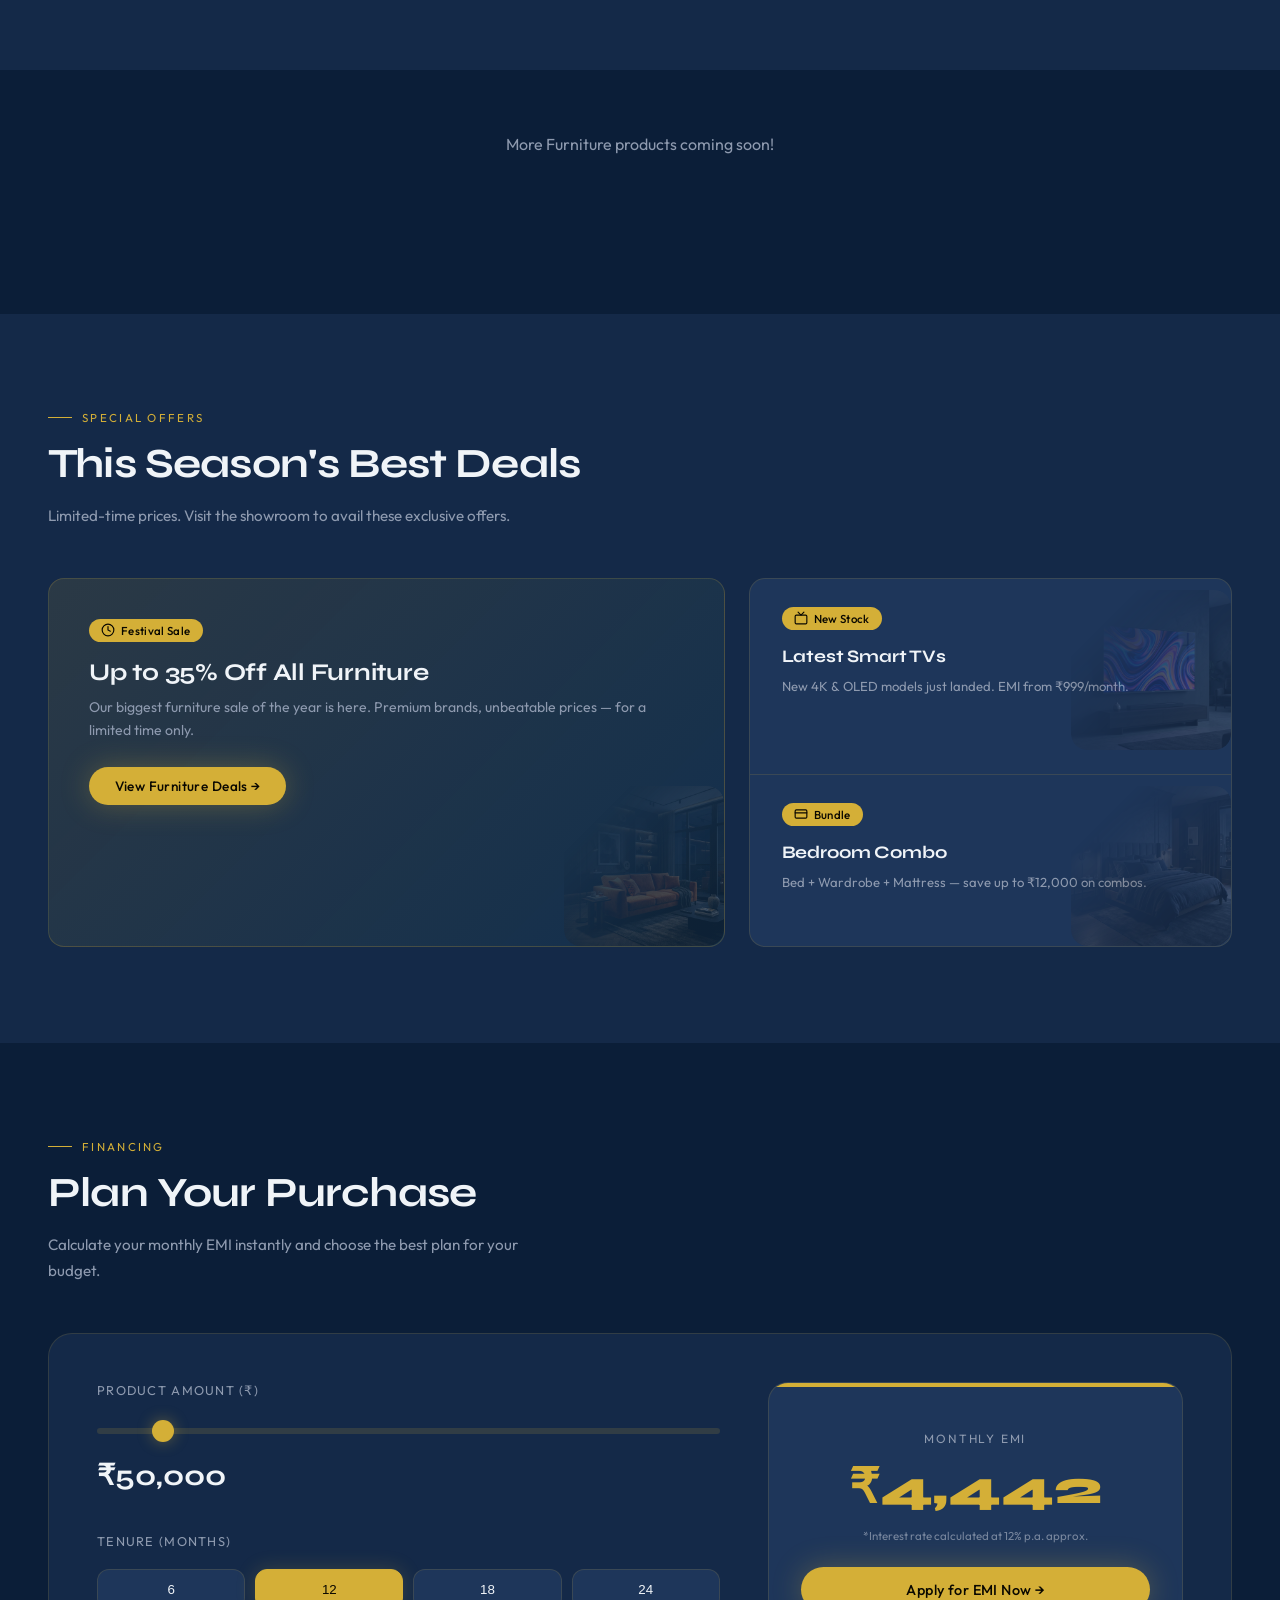
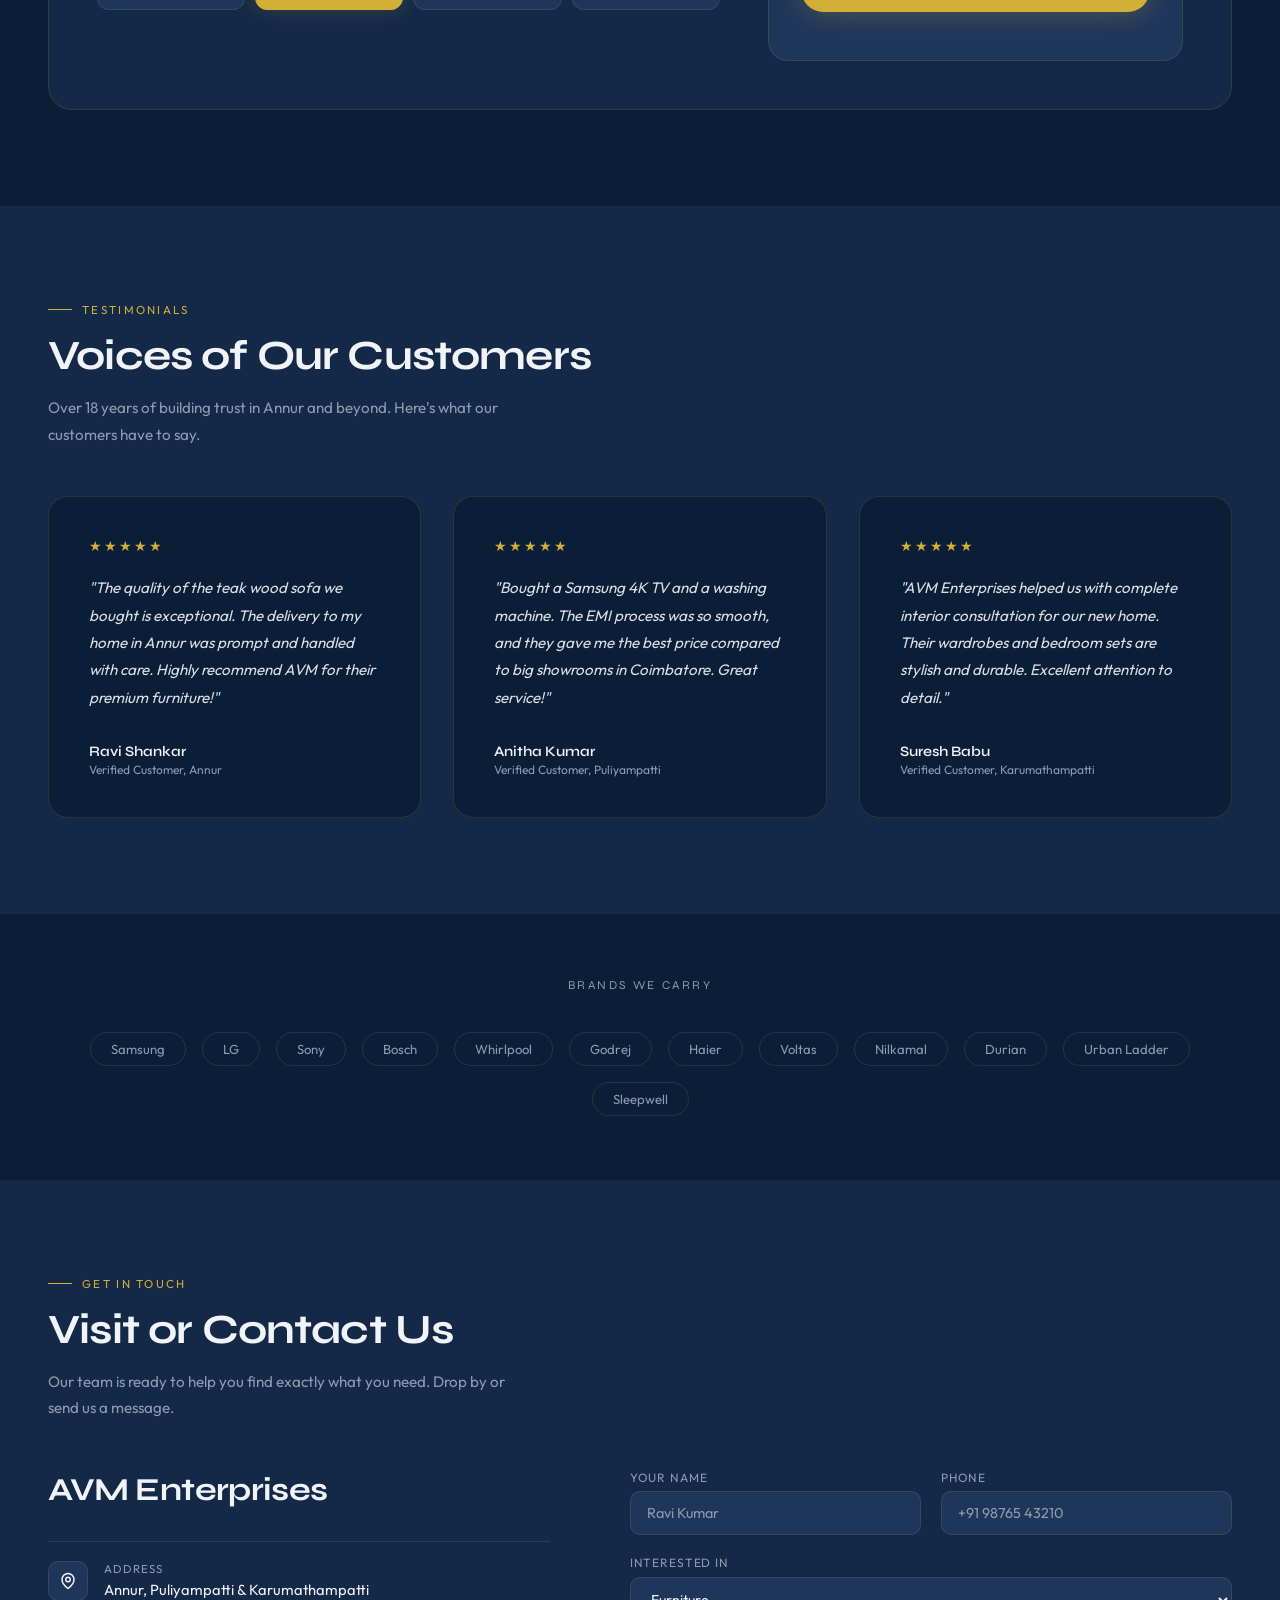
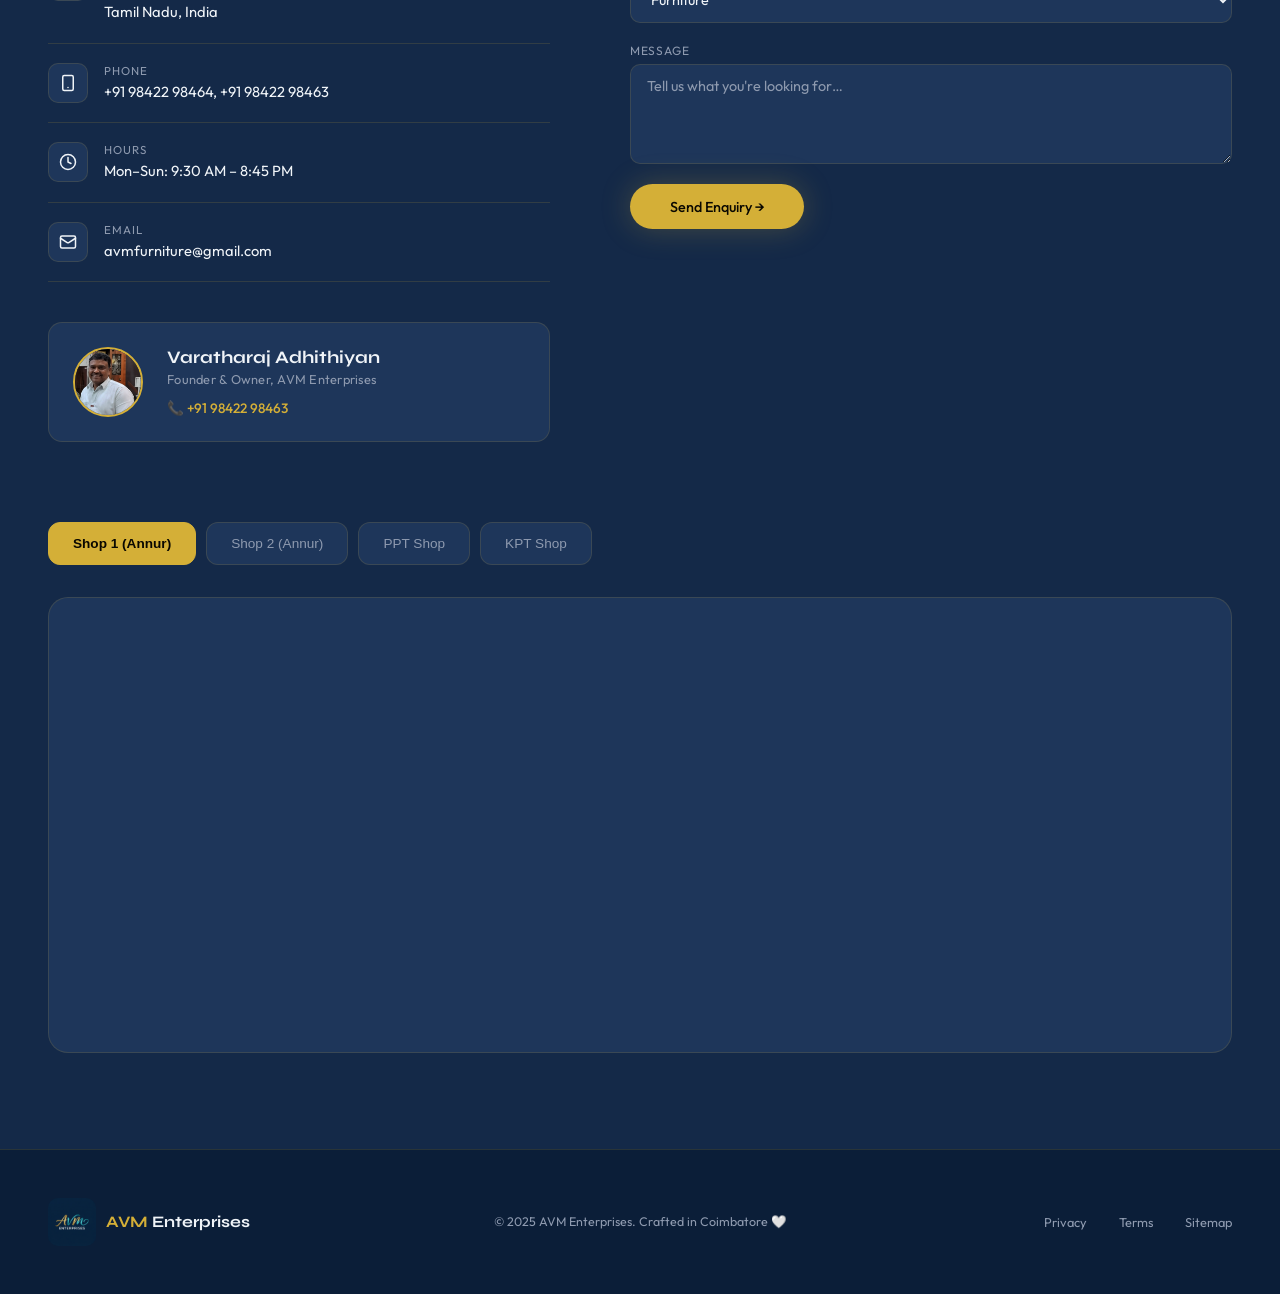
==== commit 85d97d9d: "Add files via upload" ====
--- a/index.html
+++ b/index.html
@@ -20,6 +20,8 @@
   <div class="intro-logo-wrap">
     <!-- AVM Logo SVG -->
     <img src="assets/logo.png" alt="AVM Enterprises" class="intro-logo-img">
+    <div class="intro-brand">AVM Enterprises</div>
+    <div class="intro-sub">Furniture &amp; Electronics</div>
     <div class="intro-line"></div>
     <div class="intro-loading">Loading experience…</div>
   </div>
@@ -29,6 +31,7 @@
 <nav>
   <a class="nav-logo" href="#">
     <img src="assets/logo.png" alt="AVM Enterprises" class="nav-logo-img">
+    <div class="nav-logo-text"><span>AVM</span> Enterprises</div>
   </a>
   <div class="hamburger" id="hamburger">
     <span></span><span></span><span></span>
@@ -298,6 +301,7 @@
   <footer>
     <div class="footer-logo">
       <img src="assets/logo.png" alt="AVM Enterprises" class="footer-logo-img">
+      <div class="footer-logo-text"><span>AVM</span> Enterprises</div>
     </div>
     <p class="footer-copy">© 2025 AVM Enterprises. Crafted in Coimbatore 🤍</p>
     <div class="footer-links"><a>Privacy</a><a>Terms</a><a>Sitemap</a></div>
--- a/style.css
+++ b/style.css
@@ -208,7 +208,7 @@
 }
 
 .nav-logo-img {
-  height: 52px;
+  height: 44px;
   width: auto;
   border-radius: 8px;
 }
@@ -1332,7 +1332,7 @@
 }
 
 .footer-logo-img {
-  height: 60px;
+  height: 48px;
   width: auto;
   border-radius: 10px;
 }
